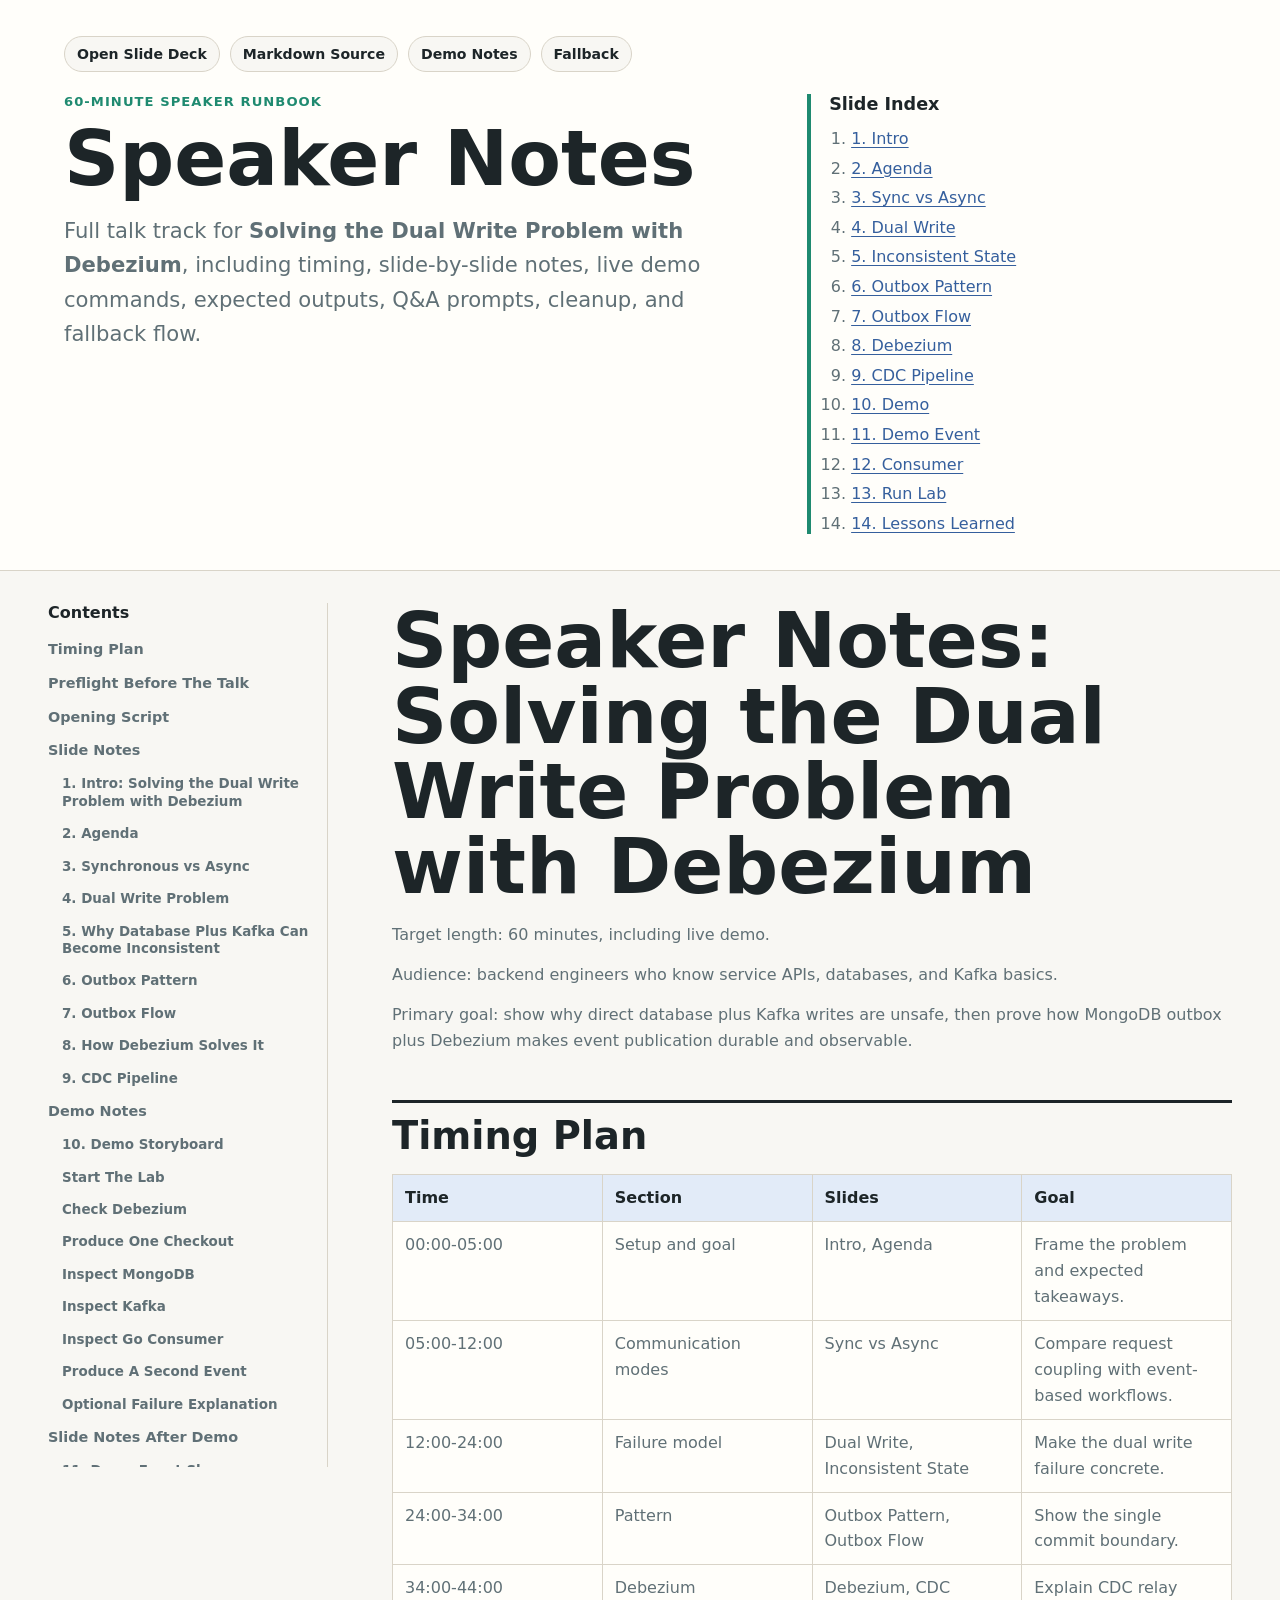
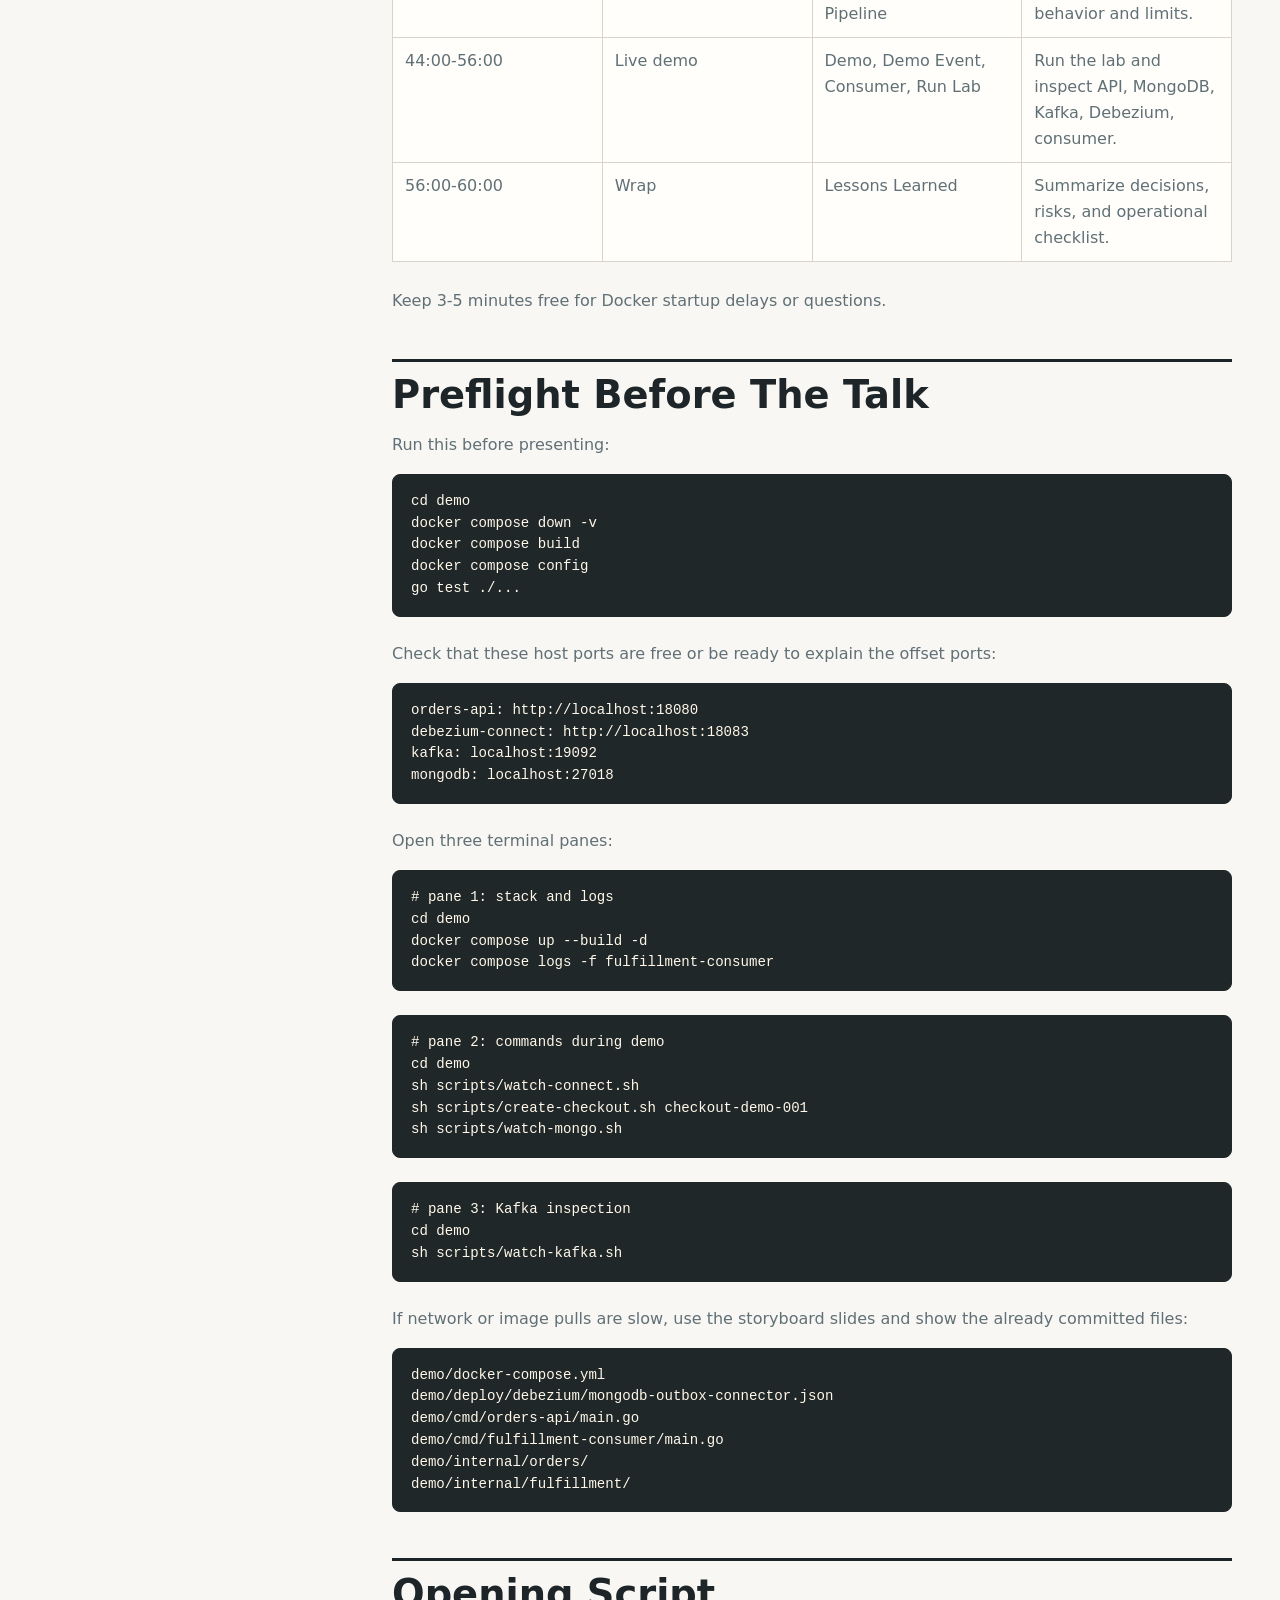
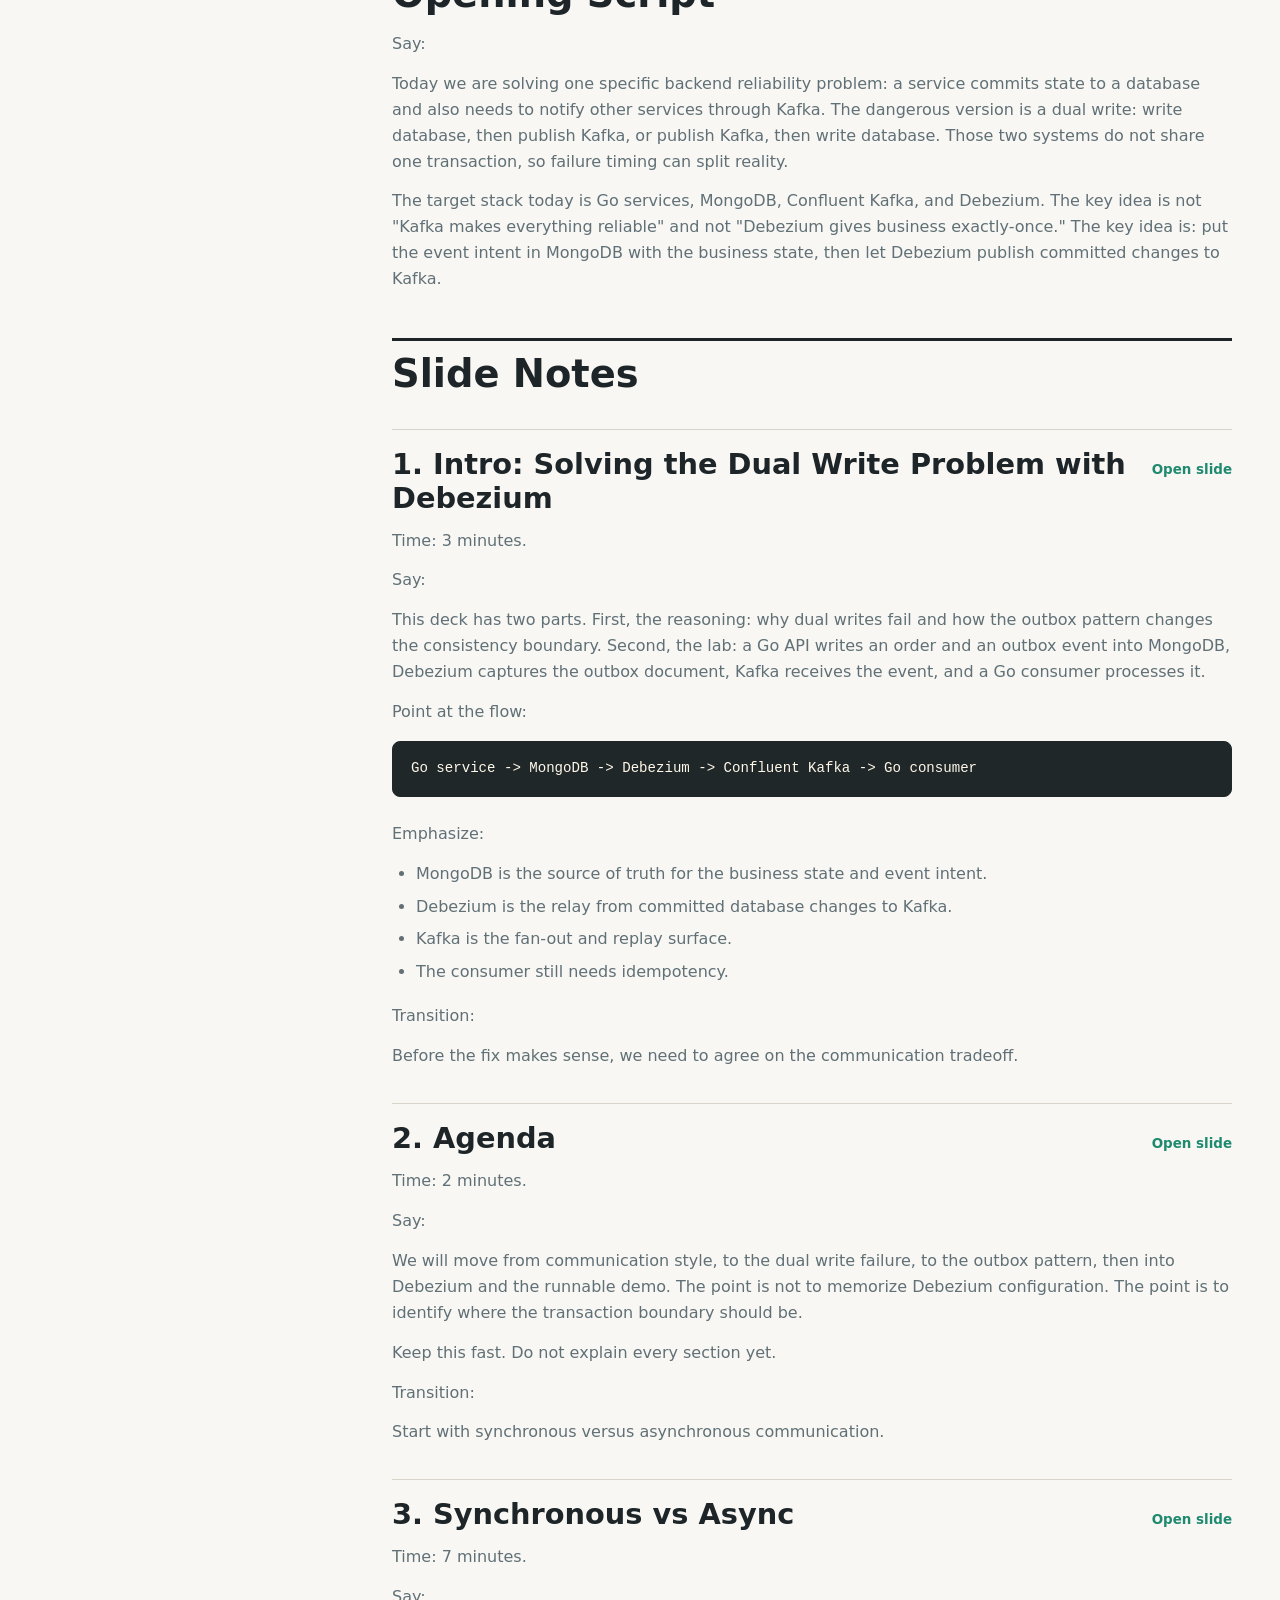
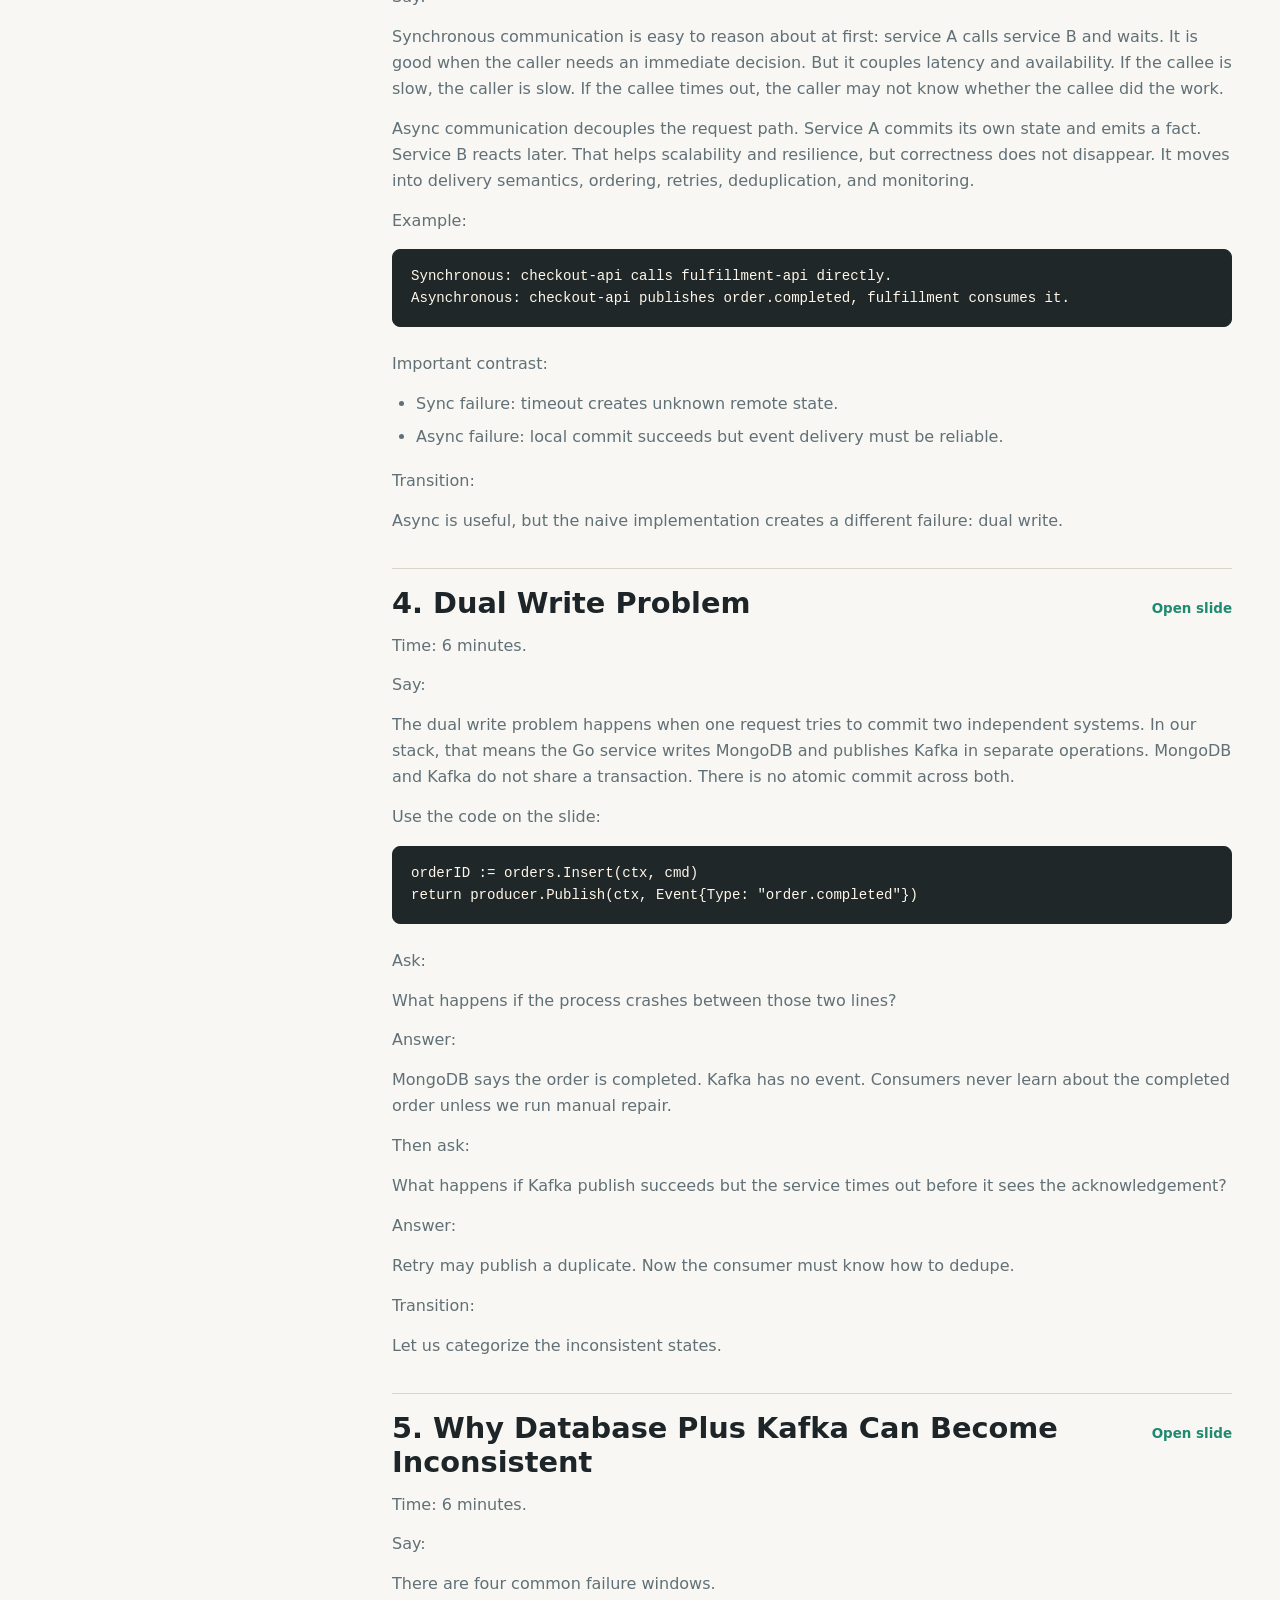
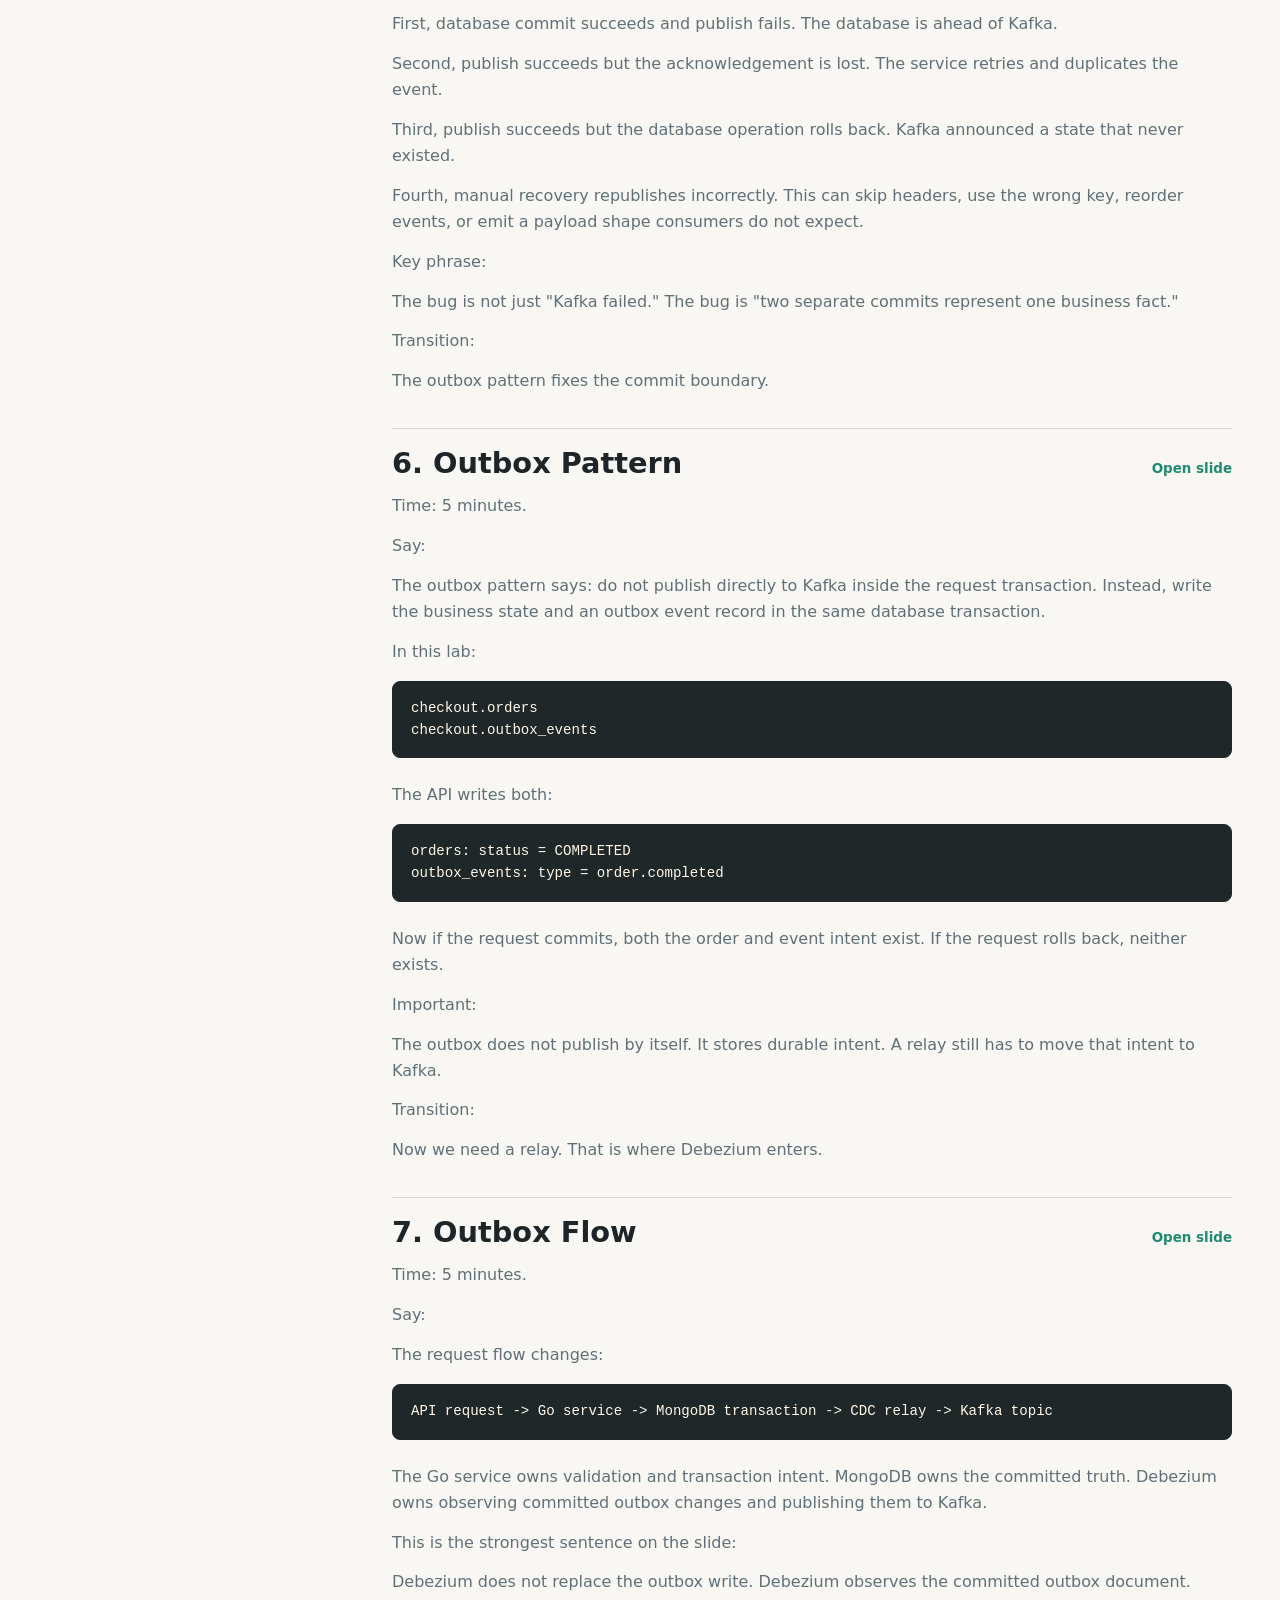
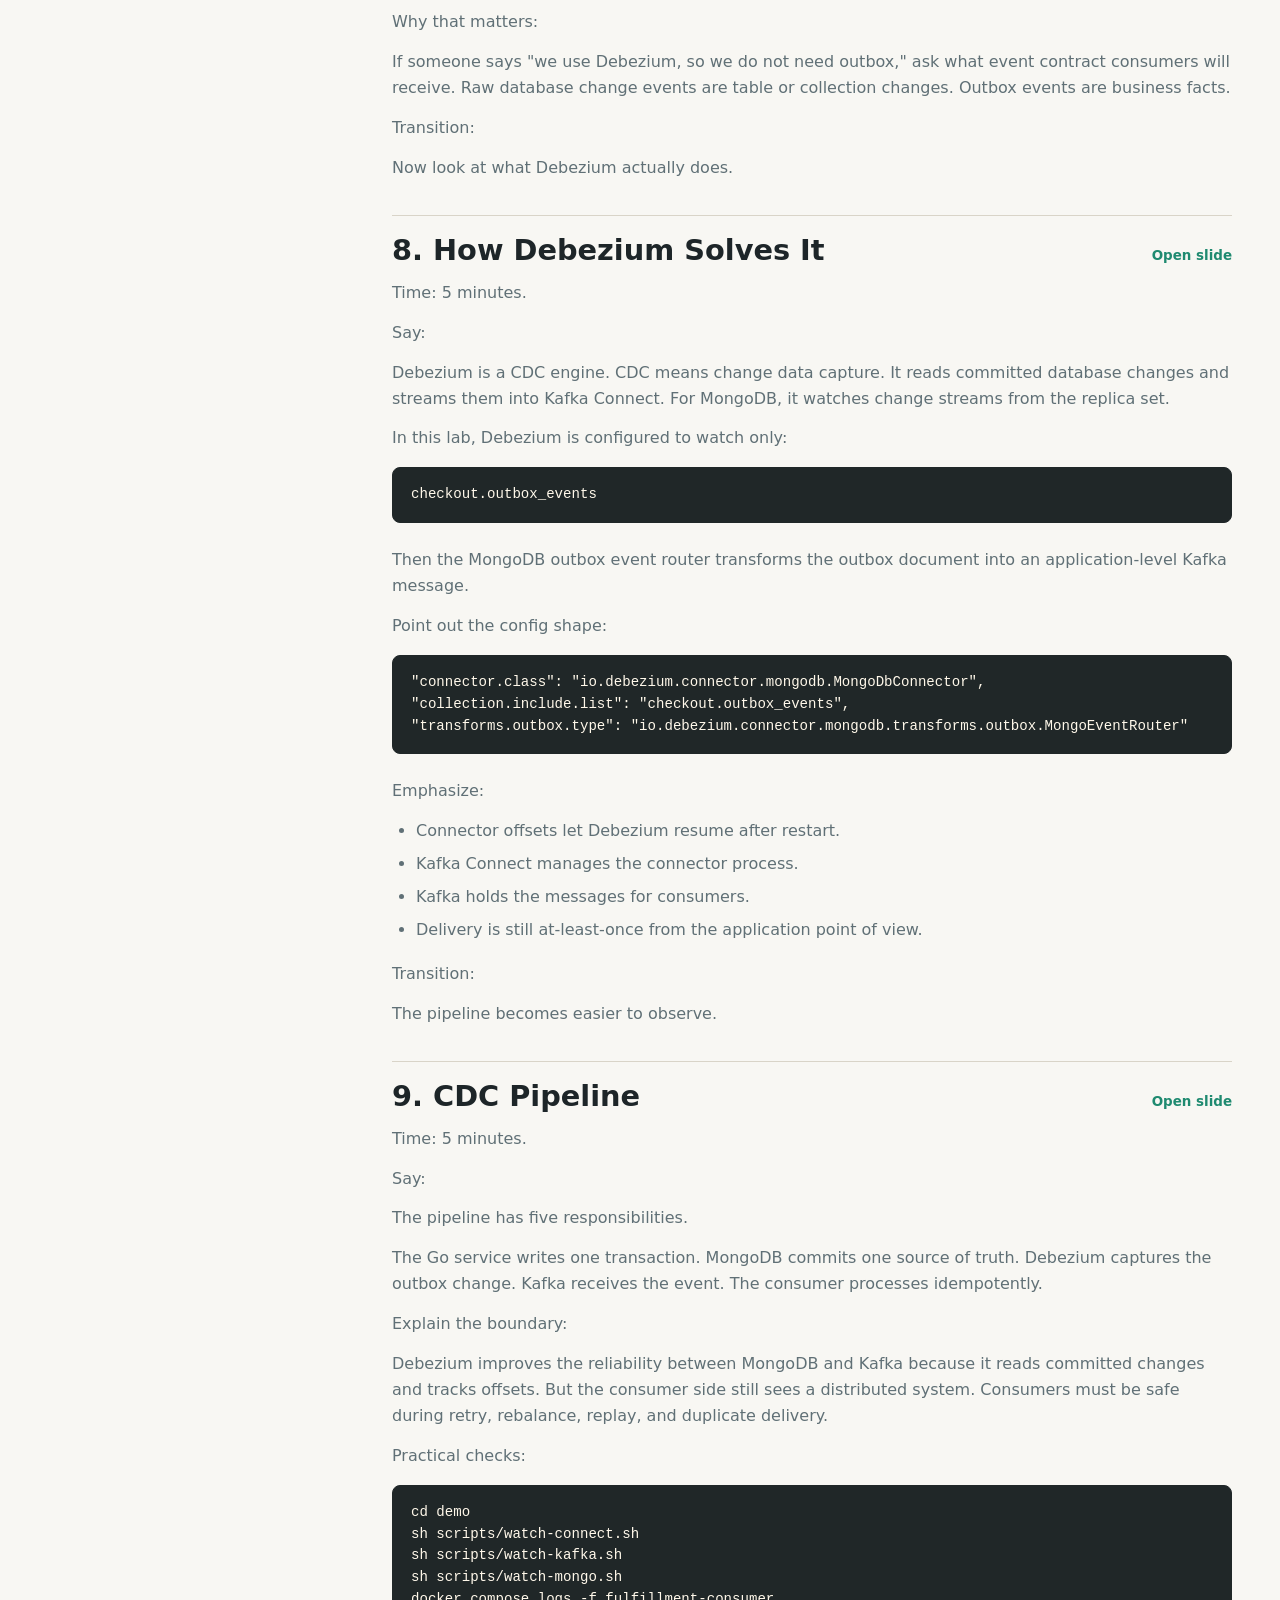
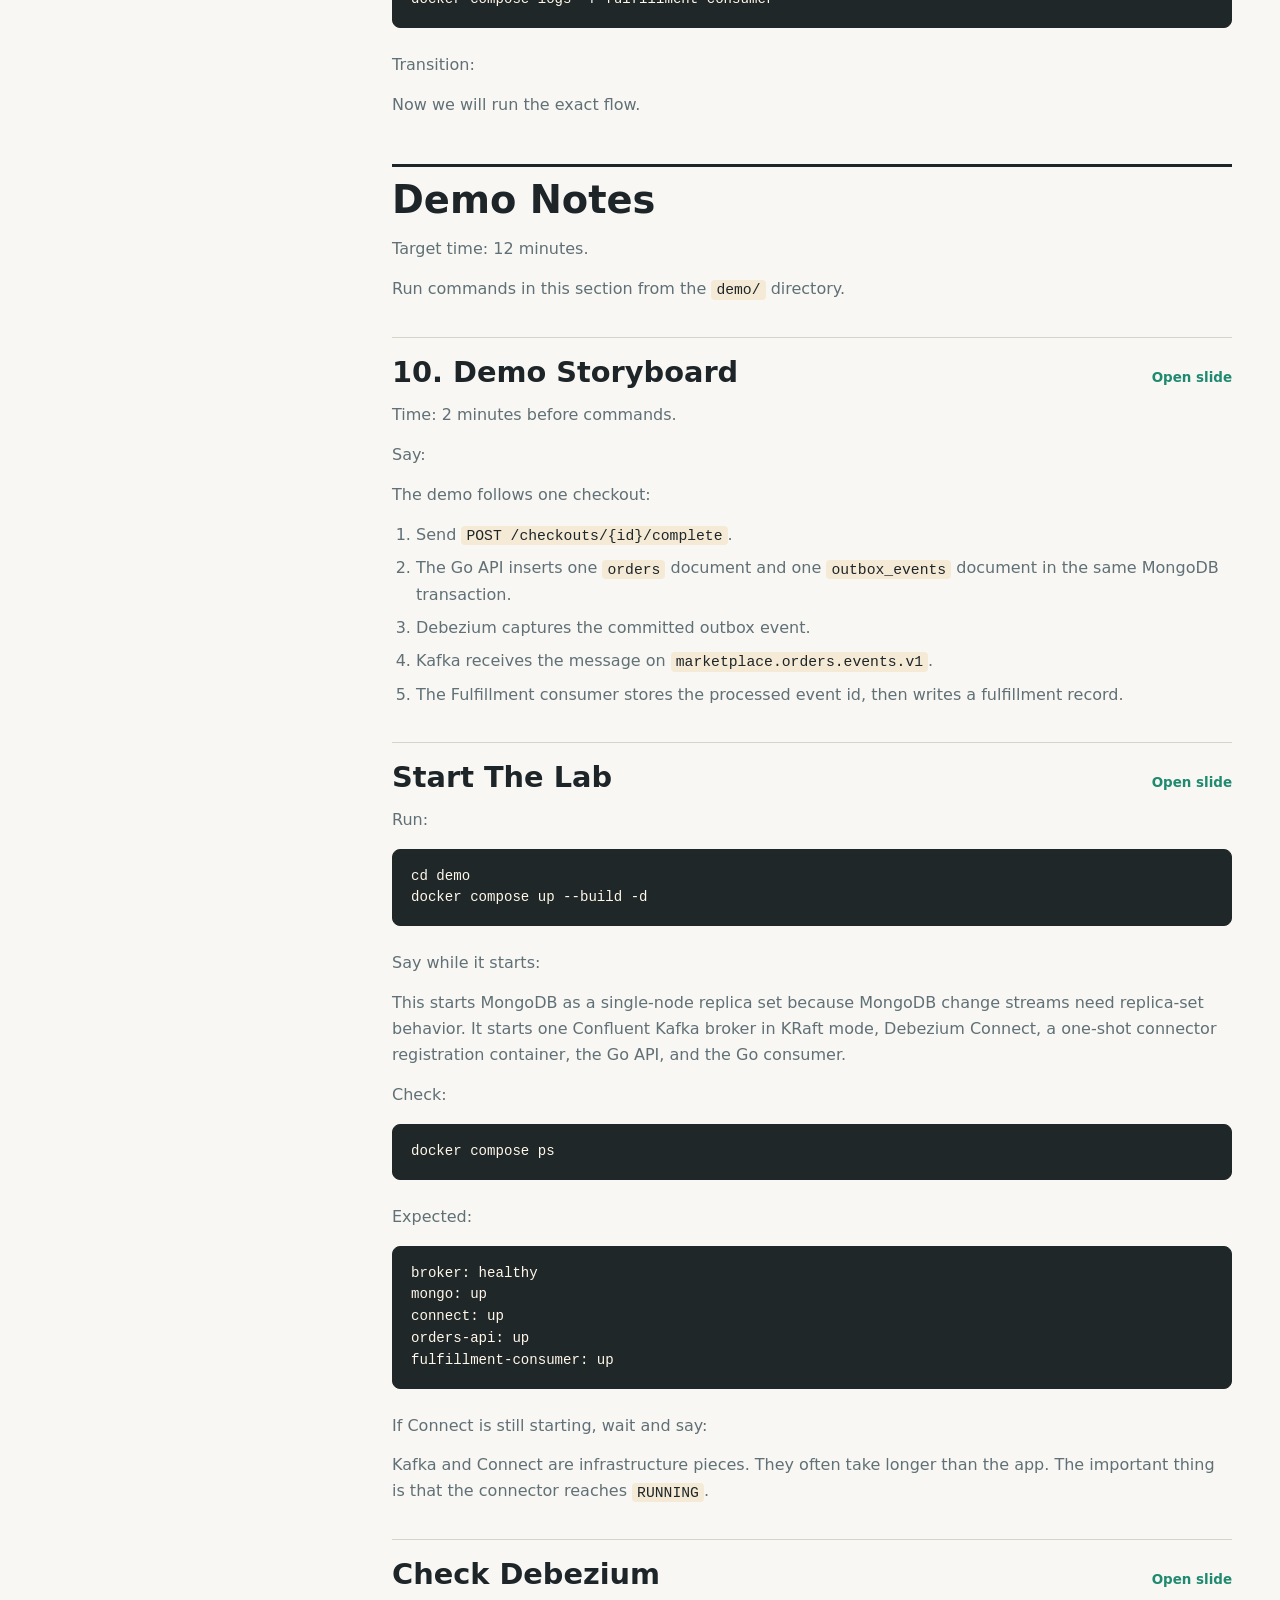
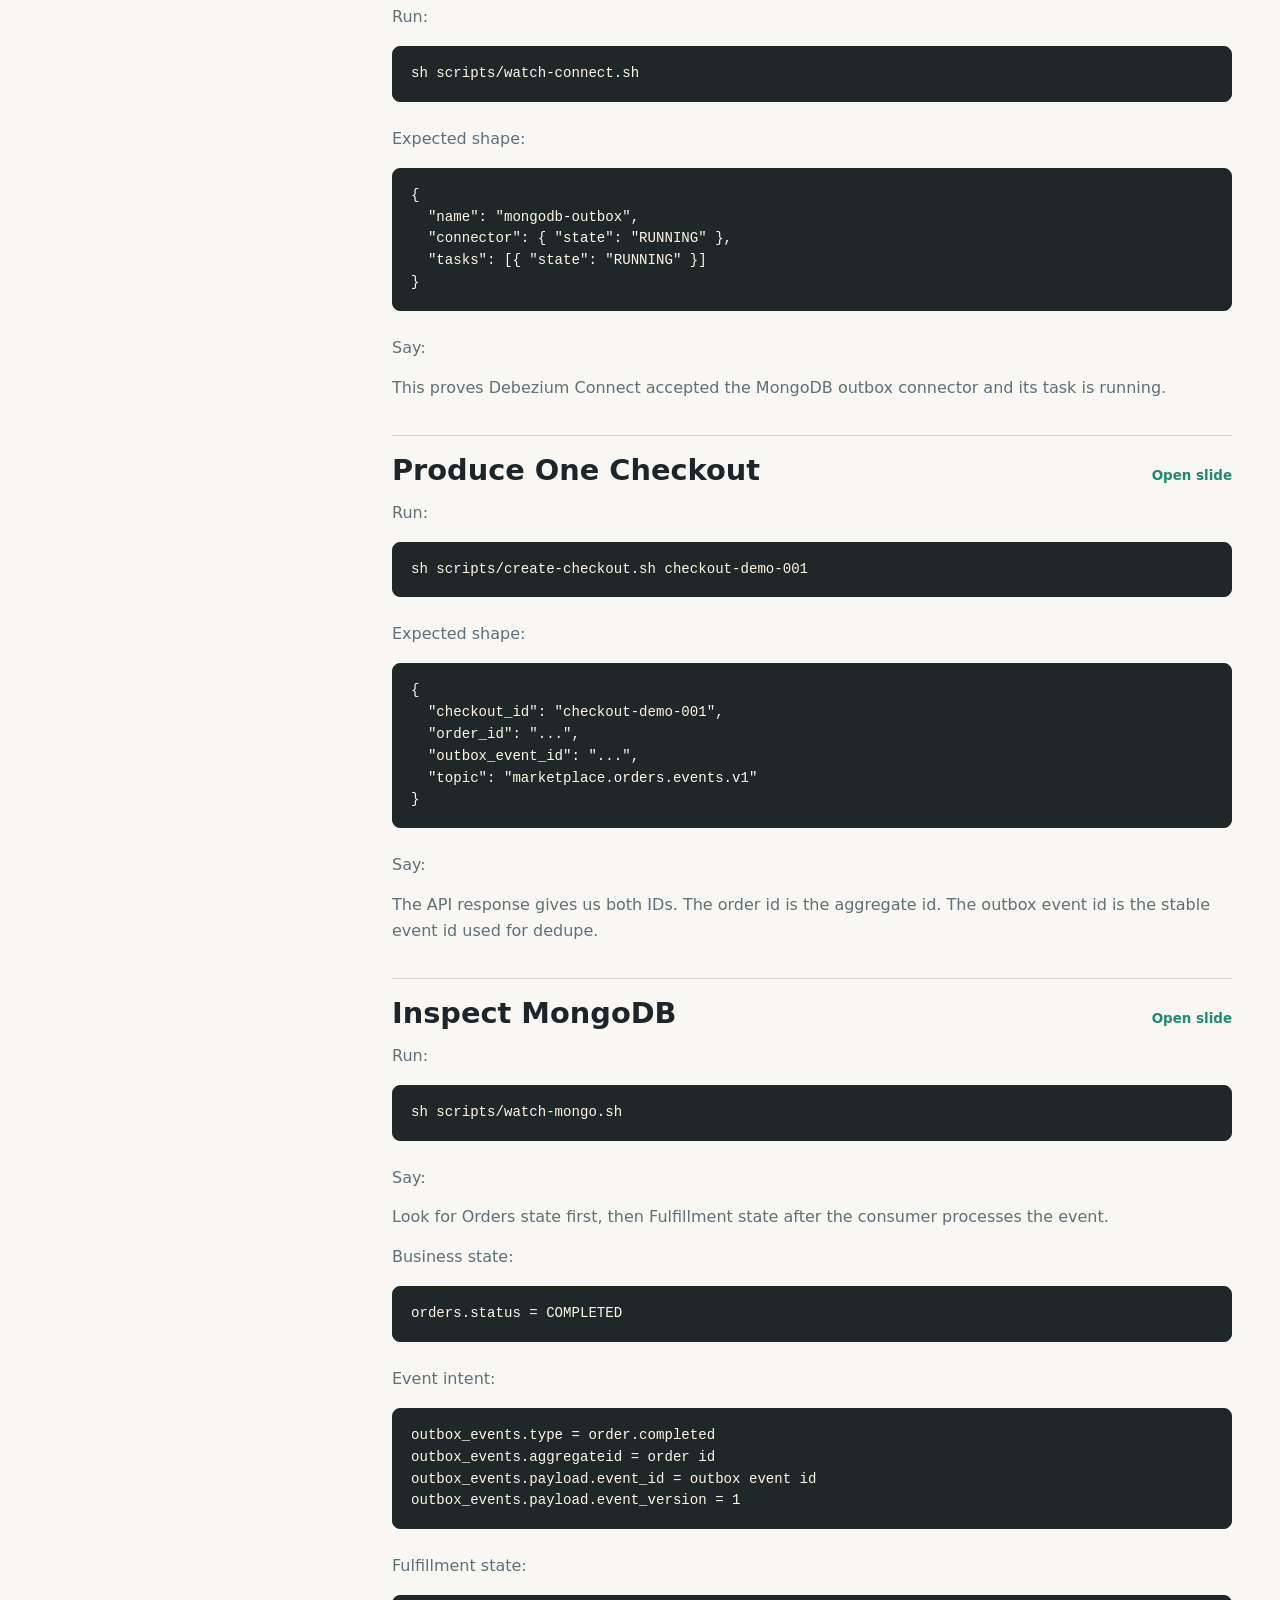
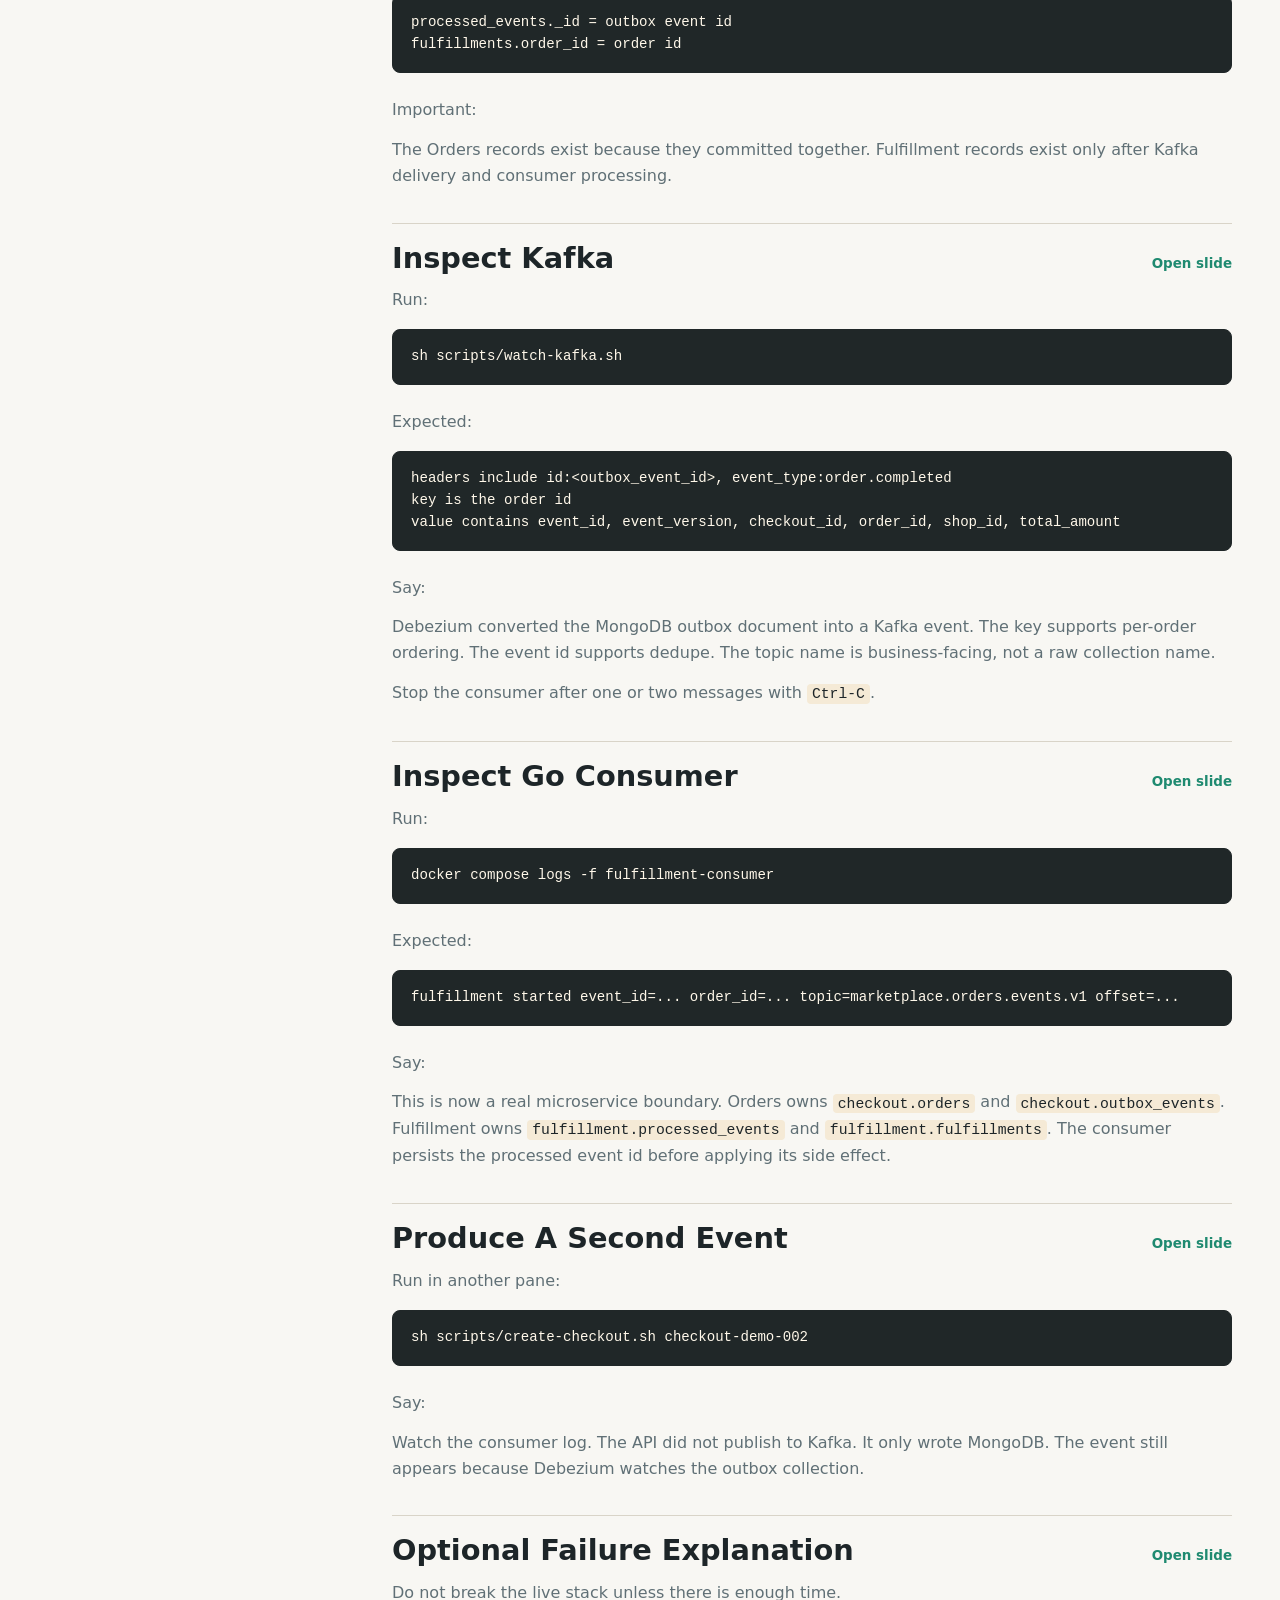
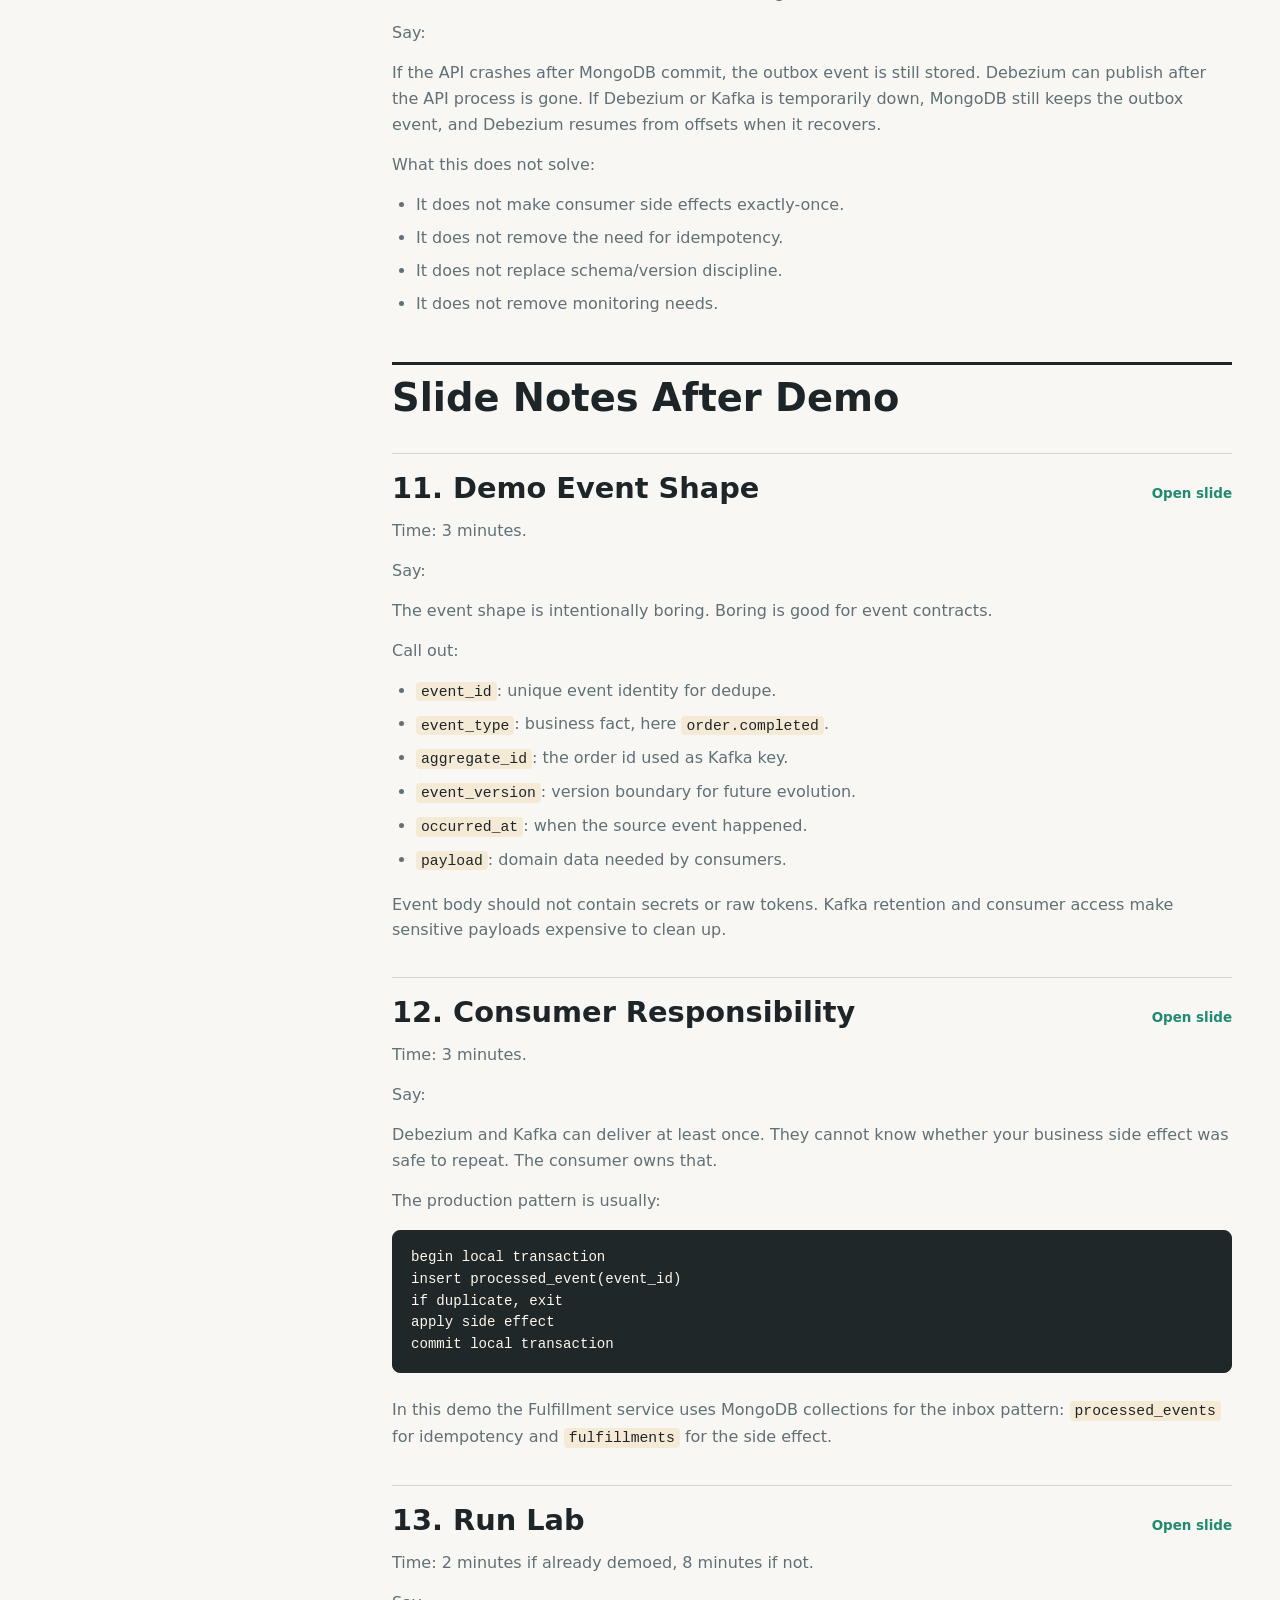
==== presentation/speaker-notes.html @ f91c1b46 "feat: add Debezium presentation and demo lab" ====
<!doctype html>
<html lang="en">
  <head>
    <meta charset="utf-8">
    <meta name="viewport" content="width=device-width, initial-scale=1">
    <meta name="description" content="Speaker notes for a 60-minute talk about solving the dual write problem with Debezium.">
    <title>Speaker Notes - Solving the Dual Write Problem with Debezium</title>
    <link rel="stylesheet" href="speaker-notes.css">
  </head>
  <body>
    <div class="notes-shell">
      <header class="notes-header">
        <nav class="top-links" aria-label="Page links">
          <a href="index.html">Open Slide Deck</a>
          <a href="SPEAKER_NOTES.md">Markdown Source</a>
          <a href="#demo-notes">Demo Notes</a>
          <a href="#fallback-if-the-live-demo-fails">Fallback</a>
        </nav>
        <div class="hero-grid">
          <div>
            <p class="eyebrow">60-minute speaker runbook</p>
            <h1>Speaker Notes</h1>
            <p class="lead">Full talk track for <strong>Solving the Dual Write Problem with Debezium</strong>, including timing, slide-by-slide notes, live demo commands, expected outputs, Q&amp;A prompts, cleanup, and fallback flow.</p>
          </div>
          <aside class="slide-index" aria-label="Slide index">
            <h2>Slide Index</h2>
            <ol>
<li><a href="index.html#intro">1. Intro</a></li>
<li><a href="index.html#agenda">2. Agenda</a></li>
<li><a href="index.html#sync-vs-async">3. Sync vs Async</a></li>
<li><a href="index.html#dual-write">4. Dual Write</a></li>
<li><a href="index.html#inconsistent-state">5. Inconsistent State</a></li>
<li><a href="index.html#outbox-pattern">6. Outbox Pattern</a></li>
<li><a href="index.html#outbox-flow">7. Outbox Flow</a></li>
<li><a href="index.html#debezium">8. Debezium</a></li>
<li><a href="index.html#cdc-pipeline">9. CDC Pipeline</a></li>
<li><a href="index.html#demo">10. Demo</a></li>
<li><a href="index.html#demo-event">11. Demo Event</a></li>
<li><a href="index.html#demo-consumer">12. Consumer</a></li>
<li><a href="index.html#run-lab">13. Run Lab</a></li>
<li><a href="index.html#lessons-learned">14. Lessons Learned</a></li>
            </ol>
          </aside>
        </div>
      </header>
      <div class="notes-layout">
        <aside class="toc" aria-label="Speaker notes table of contents">
          <h2>Contents</h2>
          <ol>
<li><a class="depth-2" href="#timing-plan">Timing Plan</a></li>
<li><a class="depth-2" href="#preflight-before-the-talk">Preflight Before The Talk</a></li>
<li><a class="depth-2" href="#opening-script">Opening Script</a></li>
<li><a class="depth-2" href="#slide-notes">Slide Notes</a></li>
<li><a class="depth-3" href="#1-intro-solving-the-dual-write-problem-with-debezium">1. Intro: Solving the Dual Write Problem with Debezium</a></li>
<li><a class="depth-3" href="#2-agenda">2. Agenda</a></li>
<li><a class="depth-3" href="#3-synchronous-vs-async">3. Synchronous vs Async</a></li>
<li><a class="depth-3" href="#4-dual-write-problem">4. Dual Write Problem</a></li>
<li><a class="depth-3" href="#5-why-database-plus-kafka-can-become-inconsistent">5. Why Database Plus Kafka Can Become Inconsistent</a></li>
<li><a class="depth-3" href="#6-outbox-pattern">6. Outbox Pattern</a></li>
<li><a class="depth-3" href="#7-outbox-flow">7. Outbox Flow</a></li>
<li><a class="depth-3" href="#8-how-debezium-solves-it">8. How Debezium Solves It</a></li>
<li><a class="depth-3" href="#9-cdc-pipeline">9. CDC Pipeline</a></li>
<li><a class="depth-2" href="#demo-notes">Demo Notes</a></li>
<li><a class="depth-3" href="#10-demo-storyboard">10. Demo Storyboard</a></li>
<li><a class="depth-3" href="#start-the-lab">Start The Lab</a></li>
<li><a class="depth-3" href="#check-debezium">Check Debezium</a></li>
<li><a class="depth-3" href="#produce-one-checkout">Produce One Checkout</a></li>
<li><a class="depth-3" href="#inspect-mongodb">Inspect MongoDB</a></li>
<li><a class="depth-3" href="#inspect-kafka">Inspect Kafka</a></li>
<li><a class="depth-3" href="#inspect-go-consumer">Inspect Go Consumer</a></li>
<li><a class="depth-3" href="#produce-a-second-event">Produce A Second Event</a></li>
<li><a class="depth-3" href="#optional-failure-explanation">Optional Failure Explanation</a></li>
<li><a class="depth-2" href="#slide-notes-after-demo">Slide Notes After Demo</a></li>
<li><a class="depth-3" href="#11-demo-event-shape">11. Demo Event Shape</a></li>
<li><a class="depth-3" href="#12-consumer-responsibility">12. Consumer Responsibility</a></li>
<li><a class="depth-3" href="#13-run-lab">13. Run Lab</a></li>
<li><a class="depth-3" href="#14-lessons-learned">14. Lessons Learned</a></li>
<li><a class="depth-2" href="#qanda-prompts">Q&amp;A Prompts</a></li>
<li><a class="depth-2" href="#common-questions-and-answers">Common Questions And Answers</a></li>
<li><a class="depth-3" href="#does-debezium-remove-the-need-for-kafka-producers-in-services">Does Debezium remove the need for Kafka producers in services?</a></li>
<li><a class="depth-3" href="#why-not-publish-directly-to-kafka-first-then-write-mongodb">Why not publish directly to Kafka first, then write MongoDB?</a></li>
<li><a class="depth-3" href="#why-not-write-mongodb-first-then-publish-kafka-with-retry">Why not write MongoDB first, then publish Kafka with retry?</a></li>
<li><a class="depth-3" href="#is-this-exactly-once">Is this exactly-once?</a></li>
<li><a class="depth-3" href="#why-an-outbox-collection-instead-of-raw-collection-cdc">Why an outbox collection instead of raw collection CDC?</a></li>
<li><a class="depth-3" href="#what-should-be-monitored">What should be monitored?</a></li>
<li><a class="depth-2" href="#demo-cleanup">Demo Cleanup</a></li>
<li><a class="depth-2" href="#fallback-if-the-live-demo-fails">Fallback If The Live Demo Fails</a></li>
          </ol>
        </aside>
        <main class="notes-content">
<h1 id="speaker-notes-solving-the-dual-write-problem-with-debezium">Speaker Notes: Solving the Dual Write Problem with Debezium</h1>
<p>Target length: 60 minutes, including live demo.</p>
<p>Audience: backend engineers who know service APIs, databases, and Kafka basics.</p>
<p>Primary goal: show why direct database plus Kafka writes are unsafe, then prove how MongoDB outbox plus Debezium makes event publication durable and observable.</p>
<h2 id="timing-plan">Timing Plan</h2>
<table>
<thead><tr><th>Time</th><th>Section</th><th>Slides</th><th>Goal</th></tr></thead>
<tbody>
<tr><td>00:00-05:00</td><td>Setup and goal</td><td>Intro, Agenda</td><td>Frame the problem and expected takeaways.</td></tr>
<tr><td>05:00-12:00</td><td>Communication modes</td><td>Sync vs Async</td><td>Compare request coupling with event-based workflows.</td></tr>
<tr><td>12:00-24:00</td><td>Failure model</td><td>Dual Write, Inconsistent State</td><td>Make the dual write failure concrete.</td></tr>
<tr><td>24:00-34:00</td><td>Pattern</td><td>Outbox Pattern, Outbox Flow</td><td>Show the single commit boundary.</td></tr>
<tr><td>34:00-44:00</td><td>Debezium</td><td>Debezium, CDC Pipeline</td><td>Explain CDC relay behavior and limits.</td></tr>
<tr><td>44:00-56:00</td><td>Live demo</td><td>Demo, Demo Event, Consumer, Run Lab</td><td>Run the lab and inspect API, MongoDB, Kafka, Debezium, consumer.</td></tr>
<tr><td>56:00-60:00</td><td>Wrap</td><td>Lessons Learned</td><td>Summarize decisions, risks, and operational checklist.</td></tr>
</tbody>
</table>
<p>Keep 3-5 minutes free for Docker startup delays or questions.</p>
<h2 id="preflight-before-the-talk">Preflight Before The Talk</h2>
<p>Run this before presenting:</p>
<pre><code class="language-sh">cd demo
docker compose down -v
docker compose build
docker compose config
go test ./...</code></pre>
<p>Check that these host ports are free or be ready to explain the offset ports:</p>
<pre><code class="language-text">orders-api: http://localhost:18080
debezium-connect: http://localhost:18083
kafka: localhost:19092
mongodb: localhost:27018</code></pre>
<p>Open three terminal panes:</p>
<pre><code class="language-sh"># pane 1: stack and logs
cd demo
docker compose up --build -d
docker compose logs -f fulfillment-consumer</code></pre>
<pre><code class="language-sh"># pane 2: commands during demo
cd demo
sh scripts/watch-connect.sh
sh scripts/create-checkout.sh checkout-demo-001
sh scripts/watch-mongo.sh</code></pre>
<pre><code class="language-sh"># pane 3: Kafka inspection
cd demo
sh scripts/watch-kafka.sh</code></pre>
<p>If network or image pulls are slow, use the storyboard slides and show the already committed files:</p>
<pre><code class="language-sh">demo/docker-compose.yml
demo/deploy/debezium/mongodb-outbox-connector.json
demo/cmd/orders-api/main.go
demo/cmd/fulfillment-consumer/main.go
demo/internal/orders/
demo/internal/fulfillment/</code></pre>
<h2 id="opening-script">Opening Script</h2>
<p>Say:</p>
<p>Today we are solving one specific backend reliability problem: a service commits state to a database and also needs to notify other services through Kafka. The dangerous version is a dual write: write database, then publish Kafka, or publish Kafka, then write database. Those two systems do not share one transaction, so failure timing can split reality.</p>
<p>The target stack today is Go services, MongoDB, Confluent Kafka, and Debezium. The key idea is not &quot;Kafka makes everything reliable&quot; and not &quot;Debezium gives business exactly-once.&quot; The key idea is: put the event intent in MongoDB with the business state, then let Debezium publish committed changes to Kafka.</p>
<h2 id="slide-notes">Slide Notes</h2>
<div class="heading-row"><h3 id="1-intro-solving-the-dual-write-problem-with-debezium">1. Intro: Solving the Dual Write Problem with Debezium</h3><a class="slide-link" href="index.html#intro">Open slide</a></div>
<p>Time: 3 minutes.</p>
<p>Say:</p>
<p>This deck has two parts. First, the reasoning: why dual writes fail and how the outbox pattern changes the consistency boundary. Second, the lab: a Go API writes an order and an outbox event into MongoDB, Debezium captures the outbox document, Kafka receives the event, and a Go consumer processes it.</p>
<p>Point at the flow:</p>
<pre><code class="language-text">Go service -&gt; MongoDB -&gt; Debezium -&gt; Confluent Kafka -&gt; Go consumer</code></pre>
<p>Emphasize:</p>
<ul>
<li>MongoDB is the source of truth for the business state and event intent.</li>
<li>Debezium is the relay from committed database changes to Kafka.</li>
<li>Kafka is the fan-out and replay surface.</li>
<li>The consumer still needs idempotency.</li>
</ul>
<p>Transition:</p>
<p>Before the fix makes sense, we need to agree on the communication tradeoff.</p>
<div class="heading-row"><h3 id="2-agenda">2. Agenda</h3><a class="slide-link" href="index.html#agenda">Open slide</a></div>
<p>Time: 2 minutes.</p>
<p>Say:</p>
<p>We will move from communication style, to the dual write failure, to the outbox pattern, then into Debezium and the runnable demo. The point is not to memorize Debezium configuration. The point is to identify where the transaction boundary should be.</p>
<p>Keep this fast. Do not explain every section yet.</p>
<p>Transition:</p>
<p>Start with synchronous versus asynchronous communication.</p>
<div class="heading-row"><h3 id="3-synchronous-vs-async">3. Synchronous vs Async</h3><a class="slide-link" href="index.html#sync-vs-async">Open slide</a></div>
<p>Time: 7 minutes.</p>
<p>Say:</p>
<p>Synchronous communication is easy to reason about at first: service A calls service B and waits. It is good when the caller needs an immediate decision. But it couples latency and availability. If the callee is slow, the caller is slow. If the callee times out, the caller may not know whether the callee did the work.</p>
<p>Async communication decouples the request path. Service A commits its own state and emits a fact. Service B reacts later. That helps scalability and resilience, but correctness does not disappear. It moves into delivery semantics, ordering, retries, deduplication, and monitoring.</p>
<p>Example:</p>
<pre><code class="language-text">Synchronous: checkout-api calls fulfillment-api directly.
Asynchronous: checkout-api publishes order.completed, fulfillment consumes it.</code></pre>
<p>Important contrast:</p>
<ul>
<li>Sync failure: timeout creates unknown remote state.</li>
<li>Async failure: local commit succeeds but event delivery must be reliable.</li>
</ul>
<p>Transition:</p>
<p>Async is useful, but the naive implementation creates a different failure: dual write.</p>
<div class="heading-row"><h3 id="4-dual-write-problem">4. Dual Write Problem</h3><a class="slide-link" href="index.html#dual-write">Open slide</a></div>
<p>Time: 6 minutes.</p>
<p>Say:</p>
<p>The dual write problem happens when one request tries to commit two independent systems. In our stack, that means the Go service writes MongoDB and publishes Kafka in separate operations. MongoDB and Kafka do not share a transaction. There is no atomic commit across both.</p>
<p>Use the code on the slide:</p>
<pre><code class="language-go">orderID := orders.Insert(ctx, cmd)
return producer.Publish(ctx, Event{Type: &quot;order.completed&quot;})</code></pre>
<p>Ask:</p>
<p>What happens if the process crashes between those two lines?</p>
<p>Answer:</p>
<p>MongoDB says the order is completed. Kafka has no event. Consumers never learn about the completed order unless we run manual repair.</p>
<p>Then ask:</p>
<p>What happens if Kafka publish succeeds but the service times out before it sees the acknowledgement?</p>
<p>Answer:</p>
<p>Retry may publish a duplicate. Now the consumer must know how to dedupe.</p>
<p>Transition:</p>
<p>Let us categorize the inconsistent states.</p>
<div class="heading-row"><h3 id="5-why-database-plus-kafka-can-become-inconsistent">5. Why Database Plus Kafka Can Become Inconsistent</h3><a class="slide-link" href="index.html#inconsistent-state">Open slide</a></div>
<p>Time: 6 minutes.</p>
<p>Say:</p>
<p>There are four common failure windows.</p>
<p>First, database commit succeeds and publish fails. The database is ahead of Kafka.</p>
<p>Second, publish succeeds but the acknowledgement is lost. The service retries and duplicates the event.</p>
<p>Third, publish succeeds but the database operation rolls back. Kafka announced a state that never existed.</p>
<p>Fourth, manual recovery republishes incorrectly. This can skip headers, use the wrong key, reorder events, or emit a payload shape consumers do not expect.</p>
<p>Key phrase:</p>
<p>The bug is not just &quot;Kafka failed.&quot; The bug is &quot;two separate commits represent one business fact.&quot;</p>
<p>Transition:</p>
<p>The outbox pattern fixes the commit boundary.</p>
<div class="heading-row"><h3 id="6-outbox-pattern">6. Outbox Pattern</h3><a class="slide-link" href="index.html#outbox-pattern">Open slide</a></div>
<p>Time: 5 minutes.</p>
<p>Say:</p>
<p>The outbox pattern says: do not publish directly to Kafka inside the request transaction. Instead, write the business state and an outbox event record in the same database transaction.</p>
<p>In this lab:</p>
<pre><code class="language-text">checkout.orders
checkout.outbox_events</code></pre>
<p>The API writes both:</p>
<pre><code class="language-text">orders: status = COMPLETED
outbox_events: type = order.completed</code></pre>
<p>Now if the request commits, both the order and event intent exist. If the request rolls back, neither exists.</p>
<p>Important:</p>
<p>The outbox does not publish by itself. It stores durable intent. A relay still has to move that intent to Kafka.</p>
<p>Transition:</p>
<p>Now we need a relay. That is where Debezium enters.</p>
<div class="heading-row"><h3 id="7-outbox-flow">7. Outbox Flow</h3><a class="slide-link" href="index.html#outbox-flow">Open slide</a></div>
<p>Time: 5 minutes.</p>
<p>Say:</p>
<p>The request flow changes:</p>
<pre><code class="language-text">API request -&gt; Go service -&gt; MongoDB transaction -&gt; CDC relay -&gt; Kafka topic</code></pre>
<p>The Go service owns validation and transaction intent. MongoDB owns the committed truth. Debezium owns observing committed outbox changes and publishing them to Kafka.</p>
<p>This is the strongest sentence on the slide:</p>
<p>Debezium does not replace the outbox write. Debezium observes the committed outbox document.</p>
<p>Why that matters:</p>
<p>If someone says &quot;we use Debezium, so we do not need outbox,&quot; ask what event contract consumers will receive. Raw database change events are table or collection changes. Outbox events are business facts.</p>
<p>Transition:</p>
<p>Now look at what Debezium actually does.</p>
<div class="heading-row"><h3 id="8-how-debezium-solves-it">8. How Debezium Solves It</h3><a class="slide-link" href="index.html#debezium">Open slide</a></div>
<p>Time: 5 minutes.</p>
<p>Say:</p>
<p>Debezium is a CDC engine. CDC means change data capture. It reads committed database changes and streams them into Kafka Connect. For MongoDB, it watches change streams from the replica set.</p>
<p>In this lab, Debezium is configured to watch only:</p>
<pre><code class="language-text">checkout.outbox_events</code></pre>
<p>Then the MongoDB outbox event router transforms the outbox document into an application-level Kafka message.</p>
<p>Point out the config shape:</p>
<pre><code class="language-json">&quot;connector.class&quot;: &quot;io.debezium.connector.mongodb.MongoDbConnector&quot;,
&quot;collection.include.list&quot;: &quot;checkout.outbox_events&quot;,
&quot;transforms.outbox.type&quot;: &quot;io.debezium.connector.mongodb.transforms.outbox.MongoEventRouter&quot;</code></pre>
<p>Emphasize:</p>
<ul>
<li>Connector offsets let Debezium resume after restart.</li>
<li>Kafka Connect manages the connector process.</li>
<li>Kafka holds the messages for consumers.</li>
<li>Delivery is still at-least-once from the application point of view.</li>
</ul>
<p>Transition:</p>
<p>The pipeline becomes easier to observe.</p>
<div class="heading-row"><h3 id="9-cdc-pipeline">9. CDC Pipeline</h3><a class="slide-link" href="index.html#cdc-pipeline">Open slide</a></div>
<p>Time: 5 minutes.</p>
<p>Say:</p>
<p>The pipeline has five responsibilities.</p>
<p>The Go service writes one transaction. MongoDB commits one source of truth. Debezium captures the outbox change. Kafka receives the event. The consumer processes idempotently.</p>
<p>Explain the boundary:</p>
<p>Debezium improves the reliability between MongoDB and Kafka because it reads committed changes and tracks offsets. But the consumer side still sees a distributed system. Consumers must be safe during retry, rebalance, replay, and duplicate delivery.</p>
<p>Practical checks:</p>
<pre><code class="language-sh">cd demo
sh scripts/watch-connect.sh
sh scripts/watch-kafka.sh
sh scripts/watch-mongo.sh
docker compose logs -f fulfillment-consumer</code></pre>
<p>Transition:</p>
<p>Now we will run the exact flow.</p>
<h2 id="demo-notes">Demo Notes</h2>
<p>Target time: 12 minutes.</p>
<p>Run commands in this section from the <code>demo/</code> directory.</p>
<div class="heading-row"><h3 id="10-demo-storyboard">10. Demo Storyboard</h3><a class="slide-link" href="index.html#demo">Open slide</a></div>
<p>Time: 2 minutes before commands.</p>
<p>Say:</p>
<p>The demo follows one checkout:</p>
<ol>
<li>Send <code>POST /checkouts/{id}/complete</code>.</li>
<li>The Go API inserts one <code>orders</code> document and one <code>outbox_events</code> document in the same MongoDB transaction.</li>
<li>Debezium captures the committed outbox event.</li>
<li>Kafka receives the message on <code>marketplace.orders.events.v1</code>.</li>
<li>The Fulfillment consumer stores the processed event id, then writes a fulfillment record.</li>
</ol>
<div class="heading-row"><h3 id="start-the-lab">Start The Lab</h3><a class="slide-link" href="index.html#run-lab">Open slide</a></div>
<p>Run:</p>
<pre><code class="language-sh">cd demo
docker compose up --build -d</code></pre>
<p>Say while it starts:</p>
<p>This starts MongoDB as a single-node replica set because MongoDB change streams need replica-set behavior. It starts one Confluent Kafka broker in KRaft mode, Debezium Connect, a one-shot connector registration container, the Go API, and the Go consumer.</p>
<p>Check:</p>
<pre><code class="language-sh">docker compose ps</code></pre>
<p>Expected:</p>
<pre><code class="language-text">broker: healthy
mongo: up
connect: up
orders-api: up
fulfillment-consumer: up</code></pre>
<p>If Connect is still starting, wait and say:</p>
<p>Kafka and Connect are infrastructure pieces. They often take longer than the app. The important thing is that the connector reaches <code>RUNNING</code>.</p>
<div class="heading-row"><h3 id="check-debezium">Check Debezium</h3><a class="slide-link" href="index.html#run-lab">Open slide</a></div>
<p>Run:</p>
<pre><code class="language-sh">sh scripts/watch-connect.sh</code></pre>
<p>Expected shape:</p>
<pre><code class="language-json">{
  &quot;name&quot;: &quot;mongodb-outbox&quot;,
  &quot;connector&quot;: { &quot;state&quot;: &quot;RUNNING&quot; },
  &quot;tasks&quot;: [{ &quot;state&quot;: &quot;RUNNING&quot; }]
}</code></pre>
<p>Say:</p>
<p>This proves Debezium Connect accepted the MongoDB outbox connector and its task is running.</p>
<div class="heading-row"><h3 id="produce-one-checkout">Produce One Checkout</h3><a class="slide-link" href="index.html#run-lab">Open slide</a></div>
<p>Run:</p>
<pre><code class="language-sh">sh scripts/create-checkout.sh checkout-demo-001</code></pre>
<p>Expected shape:</p>
<pre><code class="language-json">{
  &quot;checkout_id&quot;: &quot;checkout-demo-001&quot;,
  &quot;order_id&quot;: &quot;...&quot;,
  &quot;outbox_event_id&quot;: &quot;...&quot;,
  &quot;topic&quot;: &quot;marketplace.orders.events.v1&quot;
}</code></pre>
<p>Say:</p>
<p>The API response gives us both IDs. The order id is the aggregate id. The outbox event id is the stable event id used for dedupe.</p>
<div class="heading-row"><h3 id="inspect-mongodb">Inspect MongoDB</h3><a class="slide-link" href="index.html#run-lab">Open slide</a></div>
<p>Run:</p>
<pre><code class="language-sh">sh scripts/watch-mongo.sh</code></pre>
<p>Say:</p>
<p>Look for Orders state first, then Fulfillment state after the consumer processes the event.</p>
<p>Business state:</p>
<pre><code class="language-text">orders.status = COMPLETED</code></pre>
<p>Event intent:</p>
<pre><code class="language-text">outbox_events.type = order.completed
outbox_events.aggregateid = order id
outbox_events.payload.event_id = outbox event id
outbox_events.payload.event_version = 1</code></pre>
<p>Fulfillment state:</p>
<pre><code class="language-text">processed_events._id = outbox event id
fulfillments.order_id = order id</code></pre>
<p>Important:</p>
<p>The Orders records exist because they committed together. Fulfillment records exist only after Kafka delivery and consumer processing.</p>
<div class="heading-row"><h3 id="inspect-kafka">Inspect Kafka</h3><a class="slide-link" href="index.html#run-lab">Open slide</a></div>
<p>Run:</p>
<pre><code class="language-sh">sh scripts/watch-kafka.sh</code></pre>
<p>Expected:</p>
<pre><code class="language-text">headers include id:&lt;outbox_event_id&gt;, event_type:order.completed
key is the order id
value contains event_id, event_version, checkout_id, order_id, shop_id, total_amount</code></pre>
<p>Say:</p>
<p>Debezium converted the MongoDB outbox document into a Kafka event. The key supports per-order ordering. The event id supports dedupe. The topic name is business-facing, not a raw collection name.</p>
<p>Stop the consumer after one or two messages with <code>Ctrl-C</code>.</p>
<div class="heading-row"><h3 id="inspect-go-consumer">Inspect Go Consumer</h3><a class="slide-link" href="index.html#run-lab">Open slide</a></div>
<p>Run:</p>
<pre><code class="language-sh">docker compose logs -f fulfillment-consumer</code></pre>
<p>Expected:</p>
<pre><code class="language-text">fulfillment started event_id=... order_id=... topic=marketplace.orders.events.v1 offset=...</code></pre>
<p>Say:</p>
<p>This is now a real microservice boundary. Orders owns <code>checkout.orders</code> and <code>checkout.outbox_events</code>. Fulfillment owns <code>fulfillment.processed_events</code> and <code>fulfillment.fulfillments</code>. The consumer persists the processed event id before applying its side effect.</p>
<div class="heading-row"><h3 id="produce-a-second-event">Produce A Second Event</h3><a class="slide-link" href="index.html#run-lab">Open slide</a></div>
<p>Run in another pane:</p>
<pre><code class="language-sh">sh scripts/create-checkout.sh checkout-demo-002</code></pre>
<p>Say:</p>
<p>Watch the consumer log. The API did not publish to Kafka. It only wrote MongoDB. The event still appears because Debezium watches the outbox collection.</p>
<div class="heading-row"><h3 id="optional-failure-explanation">Optional Failure Explanation</h3><a class="slide-link" href="index.html#run-lab">Open slide</a></div>
<p>Do not break the live stack unless there is enough time.</p>
<p>Say:</p>
<p>If the API crashes after MongoDB commit, the outbox event is still stored. Debezium can publish after the API process is gone. If Debezium or Kafka is temporarily down, MongoDB still keeps the outbox event, and Debezium resumes from offsets when it recovers.</p>
<p>What this does not solve:</p>
<ul>
<li>It does not make consumer side effects exactly-once.</li>
<li>It does not remove the need for idempotency.</li>
<li>It does not replace schema/version discipline.</li>
<li>It does not remove monitoring needs.</li>
</ul>
<h2 id="slide-notes-after-demo">Slide Notes After Demo</h2>
<div class="heading-row"><h3 id="11-demo-event-shape">11. Demo Event Shape</h3><a class="slide-link" href="index.html#demo-event">Open slide</a></div>
<p>Time: 3 minutes.</p>
<p>Say:</p>
<p>The event shape is intentionally boring. Boring is good for event contracts.</p>
<p>Call out:</p>
<ul>
<li><code>event_id</code>: unique event identity for dedupe.</li>
<li><code>event_type</code>: business fact, here <code>order.completed</code>.</li>
<li><code>aggregate_id</code>: the order id used as Kafka key.</li>
<li><code>event_version</code>: version boundary for future evolution.</li>
<li><code>occurred_at</code>: when the source event happened.</li>
<li><code>payload</code>: domain data needed by consumers.</li>
</ul>
<p>Event body should not contain secrets or raw tokens. Kafka retention and consumer access make sensitive payloads expensive to clean up.</p>
<div class="heading-row"><h3 id="12-consumer-responsibility">12. Consumer Responsibility</h3><a class="slide-link" href="index.html#demo-consumer">Open slide</a></div>
<p>Time: 3 minutes.</p>
<p>Say:</p>
<p>Debezium and Kafka can deliver at least once. They cannot know whether your business side effect was safe to repeat. The consumer owns that.</p>
<p>The production pattern is usually:</p>
<pre><code class="language-text">begin local transaction
insert processed_event(event_id)
if duplicate, exit
apply side effect
commit local transaction</code></pre>
<p>In this demo the Fulfillment service uses MongoDB collections for the inbox pattern: <code>processed_events</code> for idempotency and <code>fulfillments</code> for the side effect.</p>
<div class="heading-row"><h3 id="13-run-lab">13. Run Lab</h3><a class="slide-link" href="index.html#run-lab">Open slide</a></div>
<p>Time: 2 minutes if already demoed, 8 minutes if not.</p>
<p>Say:</p>
<p>This slide is the operator runbook. If someone wants to repeat the demo, these are the commands.</p>
<p>Point out:</p>
<ul>
<li><code>watch-connect.sh</code> monitors Debezium connector state.</li>
<li><code>watch-kafka.sh</code> monitors messages.</li>
<li><code>watch-mongo.sh</code> monitors Orders and Fulfillment database state.</li>
<li><code>docker compose logs -f fulfillment-consumer</code> monitors consumer behavior.</li>
</ul>
<div class="heading-row"><h3 id="14-lessons-learned">14. Lessons Learned</h3><a class="slide-link" href="index.html#lessons-learned">Open slide</a></div>
<p>Time: 4 minutes.</p>
<p>Say:</p>
<p>The lesson is not &quot;always use Debezium.&quot; The lesson is to make the consistency boundary explicit.</p>
<p>First, use one commit boundary. For a MongoDB-owned aggregate, write domain state and event intent together.</p>
<p>Second, keep events boring. Stable id, clear type, aggregate key, version, and timestamp.</p>
<p>Third, assume at-least-once delivery. Design consumers for replay and duplicates.</p>
<p>Fourth, monitor the relay. Operators need connector status, lag, Kafka topic visibility, DLQ or quarantine policy, and schema drift checks.</p>
<p>Close:</p>
<p>The outbox pattern gives us durable intent. Debezium gives us a reliable relay from committed changes to Kafka. Kafka gives us fan-out and replay. Consumers still own idempotent business behavior.</p>
<h2 id="qanda-prompts">Q&amp;A Prompts</h2>
<p>Use these if discussion is quiet:</p>
<ul>
<li>Where would you put the outbox write in our current service layers?</li>
<li>Which aggregate id should become the Kafka key?</li>
<li>Which consumers need ordering?</li>
<li>What side effects are not safe to repeat?</li>
<li>What should happen to poison messages?</li>
<li>How long should Kafka retain these events?</li>
<li>Which fields are safe to put in the event body?</li>
<li>What monitoring would prove the pipeline is healthy?</li>
</ul>
<h2 id="common-questions-and-answers">Common Questions And Answers</h2>
<h3 id="does-debezium-remove-the-need-for-kafka-producers-in-services">Does Debezium remove the need for Kafka producers in services?</h3>
<p>For outbox-backed domain events, yes, the request handler should not directly publish to Kafka. It writes outbox records. Debezium publishes those records. Services may still use direct producers for non-transactional signals, but not for facts that must match a database commit.</p>
<h3 id="why-not-publish-directly-to-kafka-first-then-write-mongodb">Why not publish directly to Kafka first, then write MongoDB?</h3>
<p>Then Kafka can announce a fact that MongoDB never commits. Consumers would act on false state.</p>
<h3 id="why-not-write-mongodb-first-then-publish-kafka-with-retry">Why not write MongoDB first, then publish Kafka with retry?</h3>
<p>Retry helps availability, but it cannot close the crash window between database commit and publish. It also creates duplicate risk when acknowledgements are ambiguous.</p>
<h3 id="is-this-exactly-once">Is this exactly-once?</h3>
<p>No. It gives atomic persistence of state and event intent in MongoDB, then reliable CDC publication. Consumers must still handle at-least-once delivery.</p>
<h3 id="why-an-outbox-collection-instead-of-raw-collection-cdc">Why an outbox collection instead of raw collection CDC?</h3>
<p>Raw collection CDC describes database mutations. An outbox event describes a business fact. Consumers should depend on business contracts, not internal document shape.</p>
<h3 id="what-should-be-monitored">What should be monitored?</h3>
<p>Monitor Debezium connector status, connector task errors, source lag, Kafka topic production, consumer lag, DLQ or quarantine volume, and MongoDB outbox growth.</p>
<h2 id="demo-cleanup">Demo Cleanup</h2>
<p>Run after the session:</p>
<pre><code class="language-sh">cd demo
docker compose down -v</code></pre>
<p>Say if asked:</p>
<p><code>-v</code> removes demo data so the next run starts from a clean MongoDB and Kafka state.</p>
<h2 id="fallback-if-the-live-demo-fails">Fallback If The Live Demo Fails</h2>
<p>If Docker fails:</p>
<ol>
<li>Show <code>demo/docker-compose.yml</code>.</li>
<li>Show <code>demo/deploy/debezium/mongodb-outbox-connector.json</code>.</li>
<li>Show the order transaction in <code>demo/internal/orders/repository/mongo/repository.go</code>.</li>
<li>Show the durable consumer idempotency path in <code>demo/internal/fulfillment/repository/mongo/repository.go</code>.</li>
<li>Explain expected outputs from these commands:</li>
</ol>
<pre><code class="language-sh">cd demo
sh scripts/watch-connect.sh
sh scripts/create-checkout.sh checkout-demo-001
sh scripts/watch-mongo.sh
sh scripts/watch-kafka.sh
docker compose logs -f fulfillment-consumer</code></pre>
<p>Close with:</p>
<p>The implementation details can vary, but the invariant must not: one business fact should have one durable commit boundary before it enters Kafka.</p>

        </main>
      </div>
    </div>
  </body>
</html>
---- presentation/speaker-notes.css ----
:root {
  color-scheme: light;
  --bg: #f8f7f3;
  --surface: #fffefa;
  --ink: #1d2528;
  --muted: #607076;
  --line: #d9d4c8;
  --green: #1f8a70;
  --blue: #355f9d;
  --red: #b7473d;
  --amber: #b87922;
  --soft-green: #e1f1ea;
  --soft-blue: #e2ebf8;
  --soft-amber: #f5ead6;
  --font: Inter, ui-sans-serif, system-ui, -apple-system, BlinkMacSystemFont, "Segoe UI", sans-serif;
  --mono: "SFMono-Regular", Consolas, "Liberation Mono", Menlo, monospace;
}

* {
  box-sizing: border-box;
}

html {
  scroll-behavior: smooth;
}

body {
  min-width: 320px;
  margin: 0;
  background: var(--bg);
  color: var(--ink);
  font-family: var(--font);
  letter-spacing: 0;
}

a {
  color: var(--blue);
  text-decoration-thickness: 0.08em;
  text-underline-offset: 0.18em;
}

.notes-shell {
  min-height: 100vh;
}

.notes-header {
  display: grid;
  gap: 22px;
  padding: 36px clamp(18px, 5vw, 64px);
  border-bottom: 1px solid var(--line);
  background: var(--surface);
}

.top-links {
  display: flex;
  flex-wrap: wrap;
  gap: 10px;
  align-items: center;
}

.top-links a {
  display: inline-flex;
  min-height: 36px;
  padding: 8px 12px;
  align-items: center;
  border: 1px solid var(--line);
  border-radius: 999px;
  background: var(--bg);
  color: var(--ink);
  font-size: 0.88rem;
  font-weight: 800;
  text-decoration: none;
}

.top-links a:hover,
.top-links a:focus-visible {
  border-color: var(--green);
  outline: 2px solid rgba(31, 138, 112, 0.18);
}

.hero-grid {
  display: grid;
  grid-template-columns: minmax(0, 1.1fr) minmax(280px, 0.65fr);
  gap: clamp(24px, 4vw, 56px);
  align-items: start;
}

.eyebrow {
  margin: 0 0 12px;
  color: var(--green);
  font-size: 0.82rem;
  font-weight: 900;
  letter-spacing: 0.08em;
  text-transform: uppercase;
}

h1,
h2,
h3,
h4,
p {
  margin-top: 0;
}

h1 {
  max-width: 14ch;
  margin-bottom: 18px;
  font-size: clamp(2.8rem, 6vw, 5.8rem);
  font-weight: 900;
  line-height: 0.98;
  letter-spacing: 0;
}

.lead {
  max-width: 72ch;
  margin-bottom: 0;
  color: var(--muted);
  font-size: clamp(1.08rem, 2vw, 1.32rem);
  line-height: 1.62;
}

.slide-index {
  border-left: 4px solid var(--green);
  padding-left: 18px;
}

.slide-index h2 {
  margin-bottom: 14px;
  font-size: 1.1rem;
}

.slide-index ol {
  display: grid;
  gap: 8px;
  margin: 0;
  padding-left: 22px;
}

.slide-index li {
  color: var(--muted);
  line-height: 1.35;
}

.notes-layout {
  display: grid;
  grid-template-columns: minmax(220px, 280px) minmax(0, 1fr);
  gap: clamp(28px, 5vw, 72px);
  width: min(1380px, 100%);
  margin: 0 auto;
  padding: 32px clamp(16px, 4vw, 48px) 72px;
}

.toc {
  position: sticky;
  top: 18px;
  align-self: start;
  max-height: calc(100vh - 36px);
  overflow: auto;
  border-right: 1px solid var(--line);
  padding-right: 18px;
}

.toc h2 {
  margin-bottom: 14px;
  font-size: 1rem;
}

.toc ol {
  display: grid;
  gap: 7px;
  margin: 0;
  padding: 0;
  list-style: none;
}

.toc a {
  display: block;
  padding: 4px 0;
  color: var(--muted);
  font-size: 0.9rem;
  font-weight: 700;
  line-height: 1.3;
  text-decoration: none;
}

.toc a.depth-3 {
  padding-left: 14px;
  font-size: 0.84rem;
  font-weight: 650;
}

.toc a:hover,
.toc a:focus-visible {
  color: var(--ink);
  outline: none;
}

.notes-content {
  min-width: 0;
  overflow-wrap: anywhere;
}

.notes-content h2 {
  margin: 46px 0 16px;
  padding-top: 12px;
  border-top: 3px solid var(--ink);
  font-size: clamp(1.7rem, 3vw, 2.6rem);
  line-height: 1.08;
}

.heading-row {
  display: flex;
  gap: 16px;
  align-items: baseline;
  justify-content: space-between;
  margin: 34px 0 12px;
  padding-top: 18px;
  border-top: 1px solid var(--line);
}

.heading-row h3 {
  margin: 0;
  font-size: clamp(1.25rem, 2.4vw, 1.8rem);
  line-height: 1.18;
}

.slide-link {
  flex: none;
  color: var(--green);
  font-size: 0.84rem;
  font-weight: 900;
  text-decoration: none;
}

.slide-link:hover,
.slide-link:focus-visible {
  text-decoration: underline;
}

.notes-content h4 {
  margin: 22px 0 8px;
  color: var(--blue);
  font-size: 1.02rem;
}

.notes-content p,
.notes-content li,
.notes-content td,
.notes-content th {
  color: var(--muted);
  font-size: 1rem;
  line-height: 1.62;
}

.notes-content p {
  margin-bottom: 14px;
}

.notes-content ul,
.notes-content ol {
  display: grid;
  gap: 7px;
  margin: 0 0 18px;
  padding-left: 24px;
}

.notes-content strong {
  color: var(--ink);
}

.notes-content table {
  table-layout: fixed;
  width: 100%;
  margin: 18px 0 26px;
  border-collapse: collapse;
  background: var(--surface);
}

.notes-content th,
.notes-content td {
  padding: 10px 12px;
  border: 1px solid var(--line);
  overflow-wrap: anywhere;
  text-align: left;
  vertical-align: top;
}

.notes-content th {
  background: var(--soft-blue);
  color: var(--ink);
  font-weight: 900;
}

pre {
  margin: 16px 0 24px;
  overflow-x: auto;
  border: 1px solid #202728;
  border-radius: 8px;
  background: #202728;
}

code {
  font-family: var(--mono);
}

pre code {
  display: block;
  padding: 16px 18px;
  color: #fff8ea;
  font-size: 0.88rem;
  line-height: 1.55;
  white-space: pre;
}

:not(pre) > code {
  padding: 0.12em 0.34em;
  border-radius: 4px;
  background: var(--soft-amber);
  color: var(--ink);
  font-size: 0.92em;
  overflow-wrap: anywhere;
  word-break: break-word;
}

.callout-row {
  display: grid;
  grid-template-columns: repeat(4, minmax(0, 1fr));
  gap: 12px;
  margin-top: 20px;
}

.callout-row div {
  min-height: 96px;
  padding: 14px;
  border: 1px solid var(--line);
  border-radius: 8px;
  background: var(--surface);
}

.callout-row strong {
  display: block;
  margin-bottom: 6px;
}

@media (max-width: 980px) {
  .hero-grid,
  .notes-layout {
    grid-template-columns: 1fr;
  }

  .toc {
    position: static;
    max-height: none;
    border-right: 0;
    border-bottom: 1px solid var(--line);
    padding: 0 0 20px;
  }

  .callout-row {
    grid-template-columns: repeat(2, minmax(0, 1fr));
  }
}

@media (max-width: 620px) {
  .notes-header {
    padding: 24px 16px;
  }

  .notes-layout {
    padding: 22px 14px 56px;
  }

  .heading-row {
    display: grid;
    gap: 8px;
  }

  .slide-link {
    width: fit-content;
  }

  .callout-row {
    grid-template-columns: 1fr;
  }
}

@media print {
  body {
    background: white;
  }

  .top-links,
  .toc,
  .slide-link {
    display: none;
  }

  .notes-header,
  .notes-layout {
    display: block;
    padding: 0;
  }

  .notes-content h2,
  .heading-row {
    break-after: avoid;
  }

  pre {
    white-space: pre-wrap;
  }
}
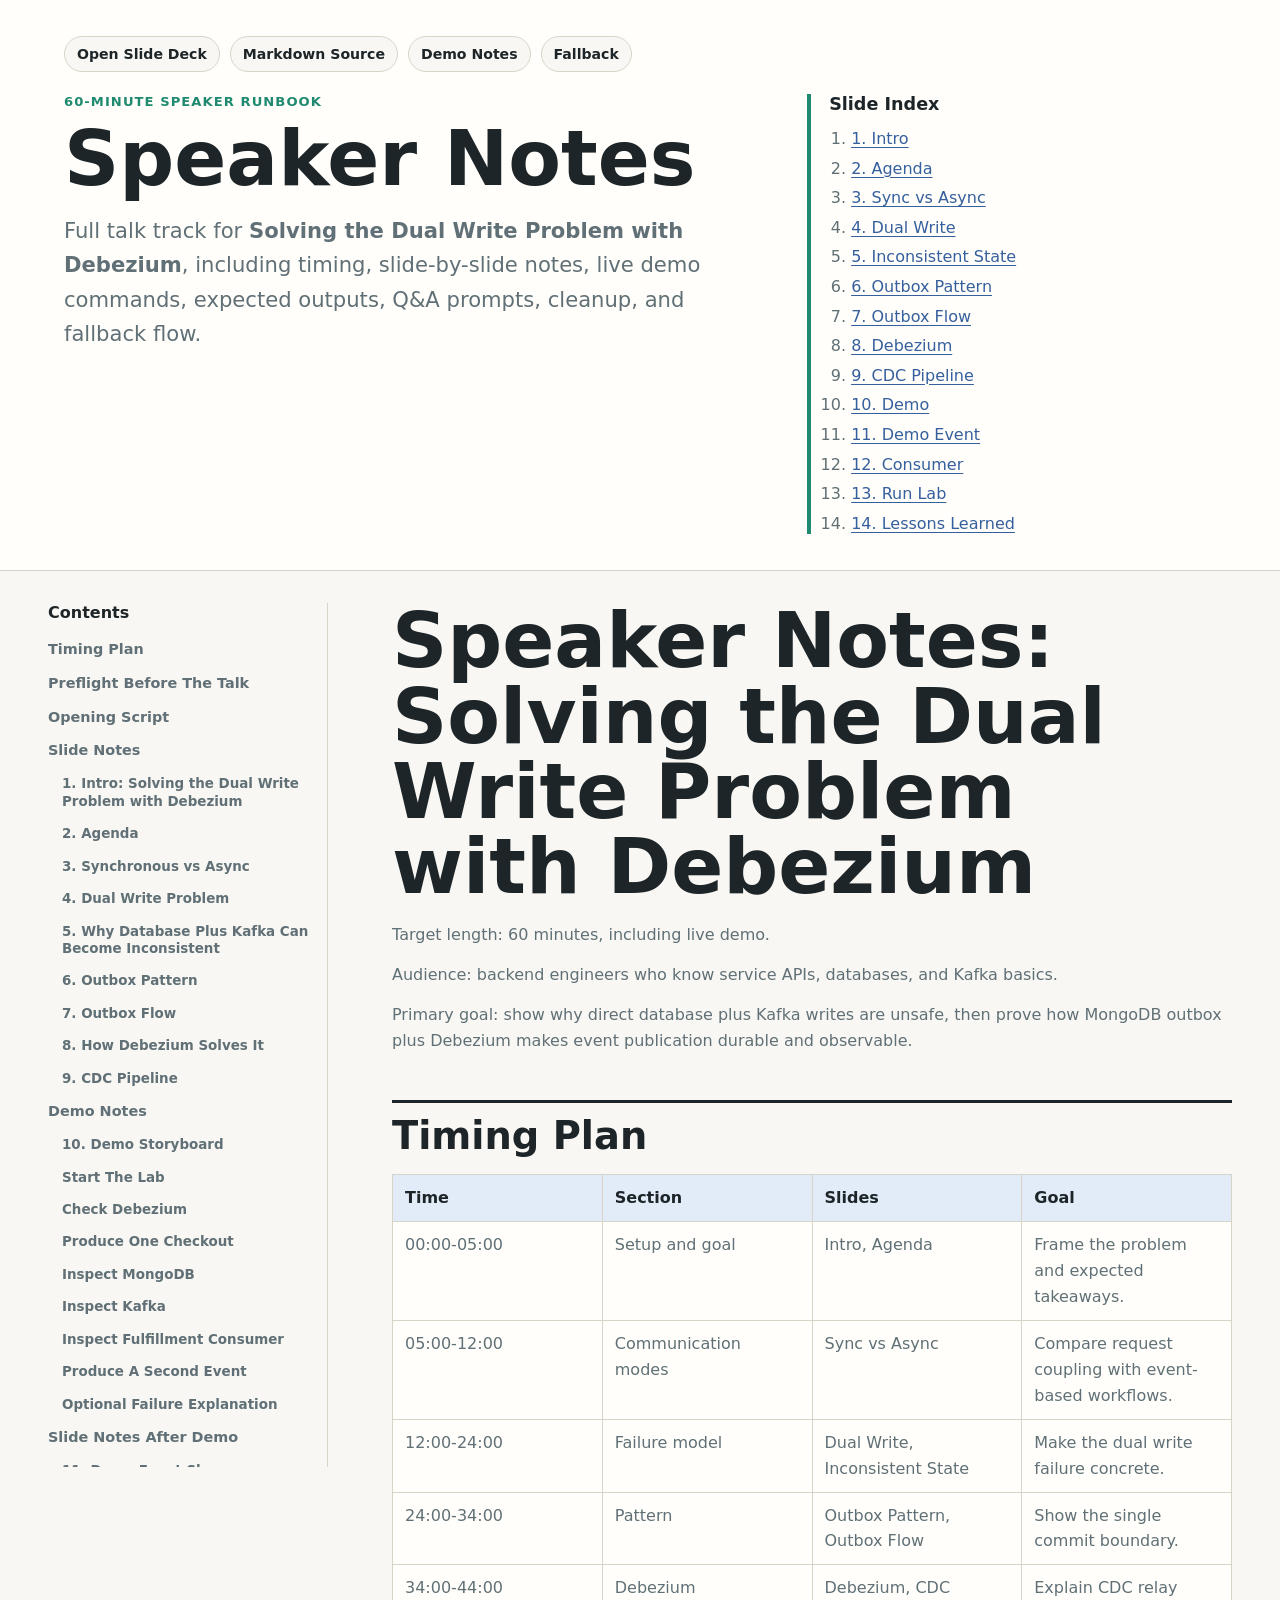
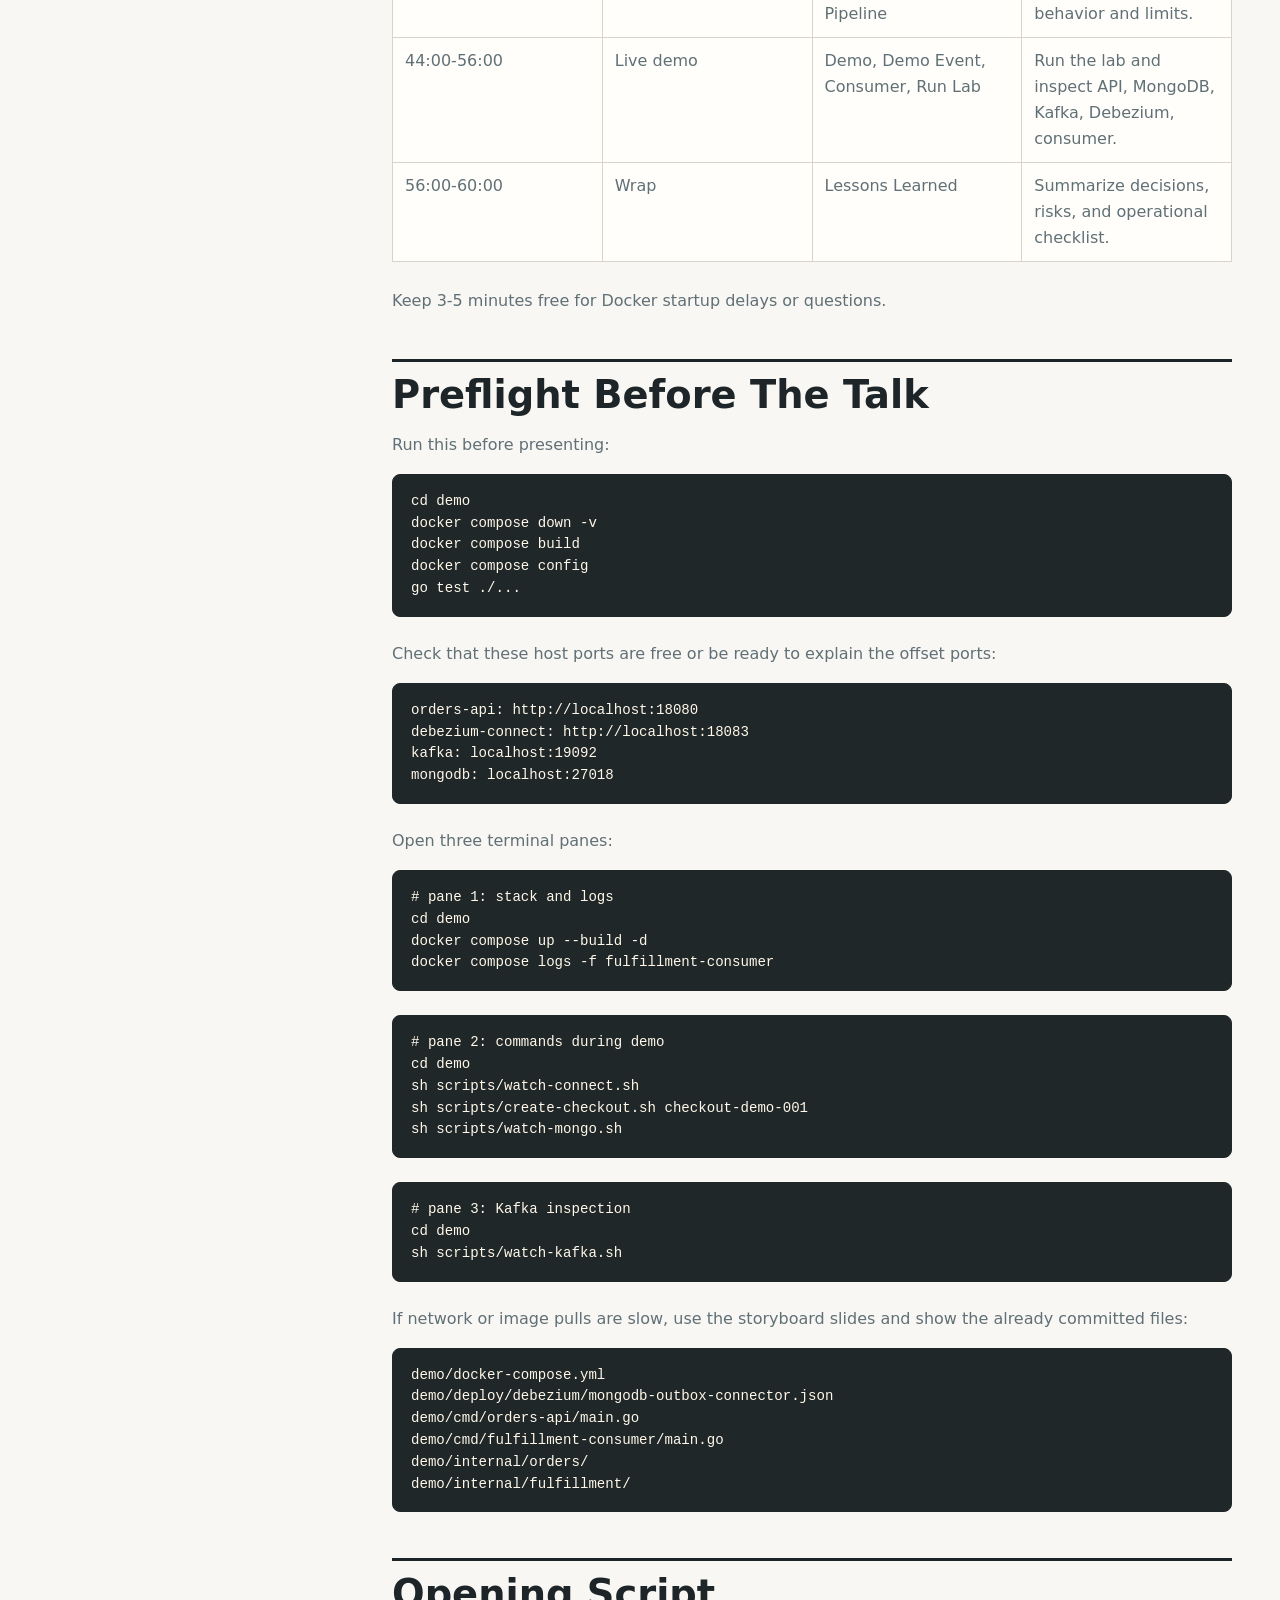
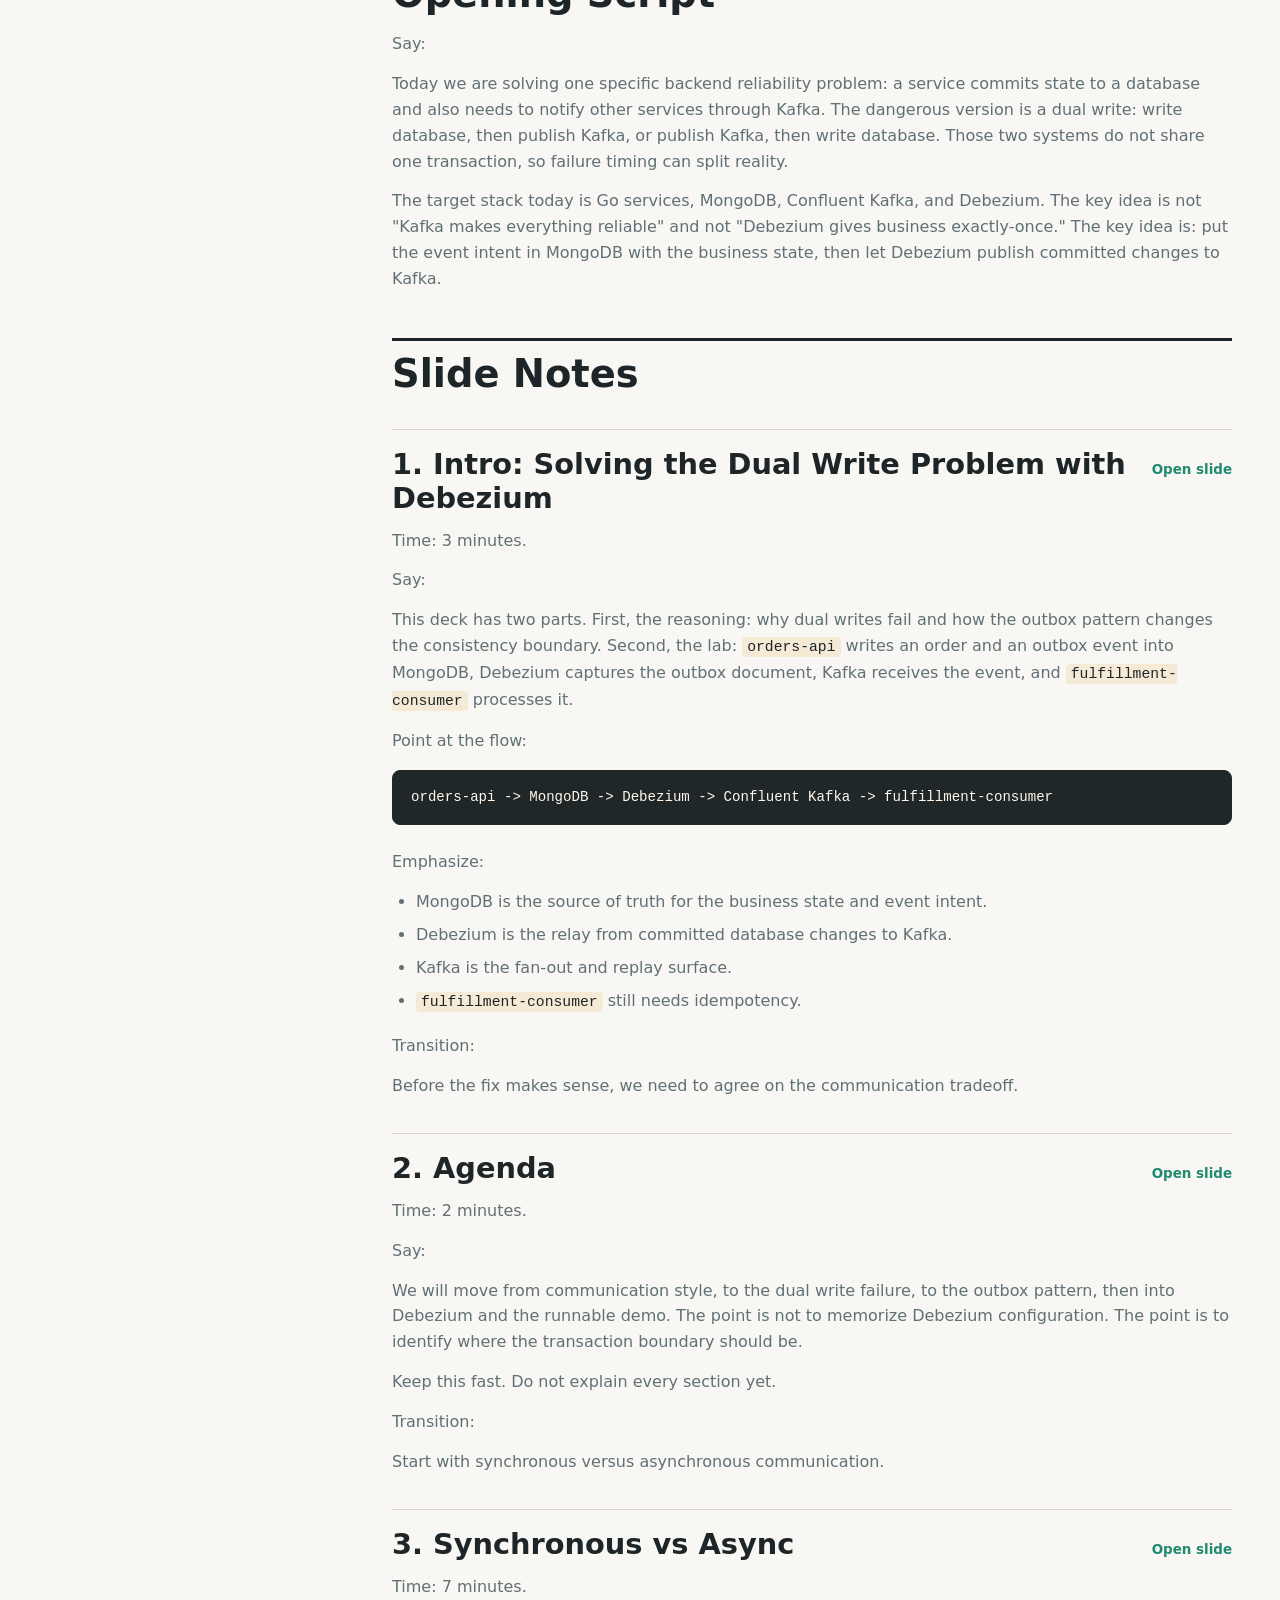
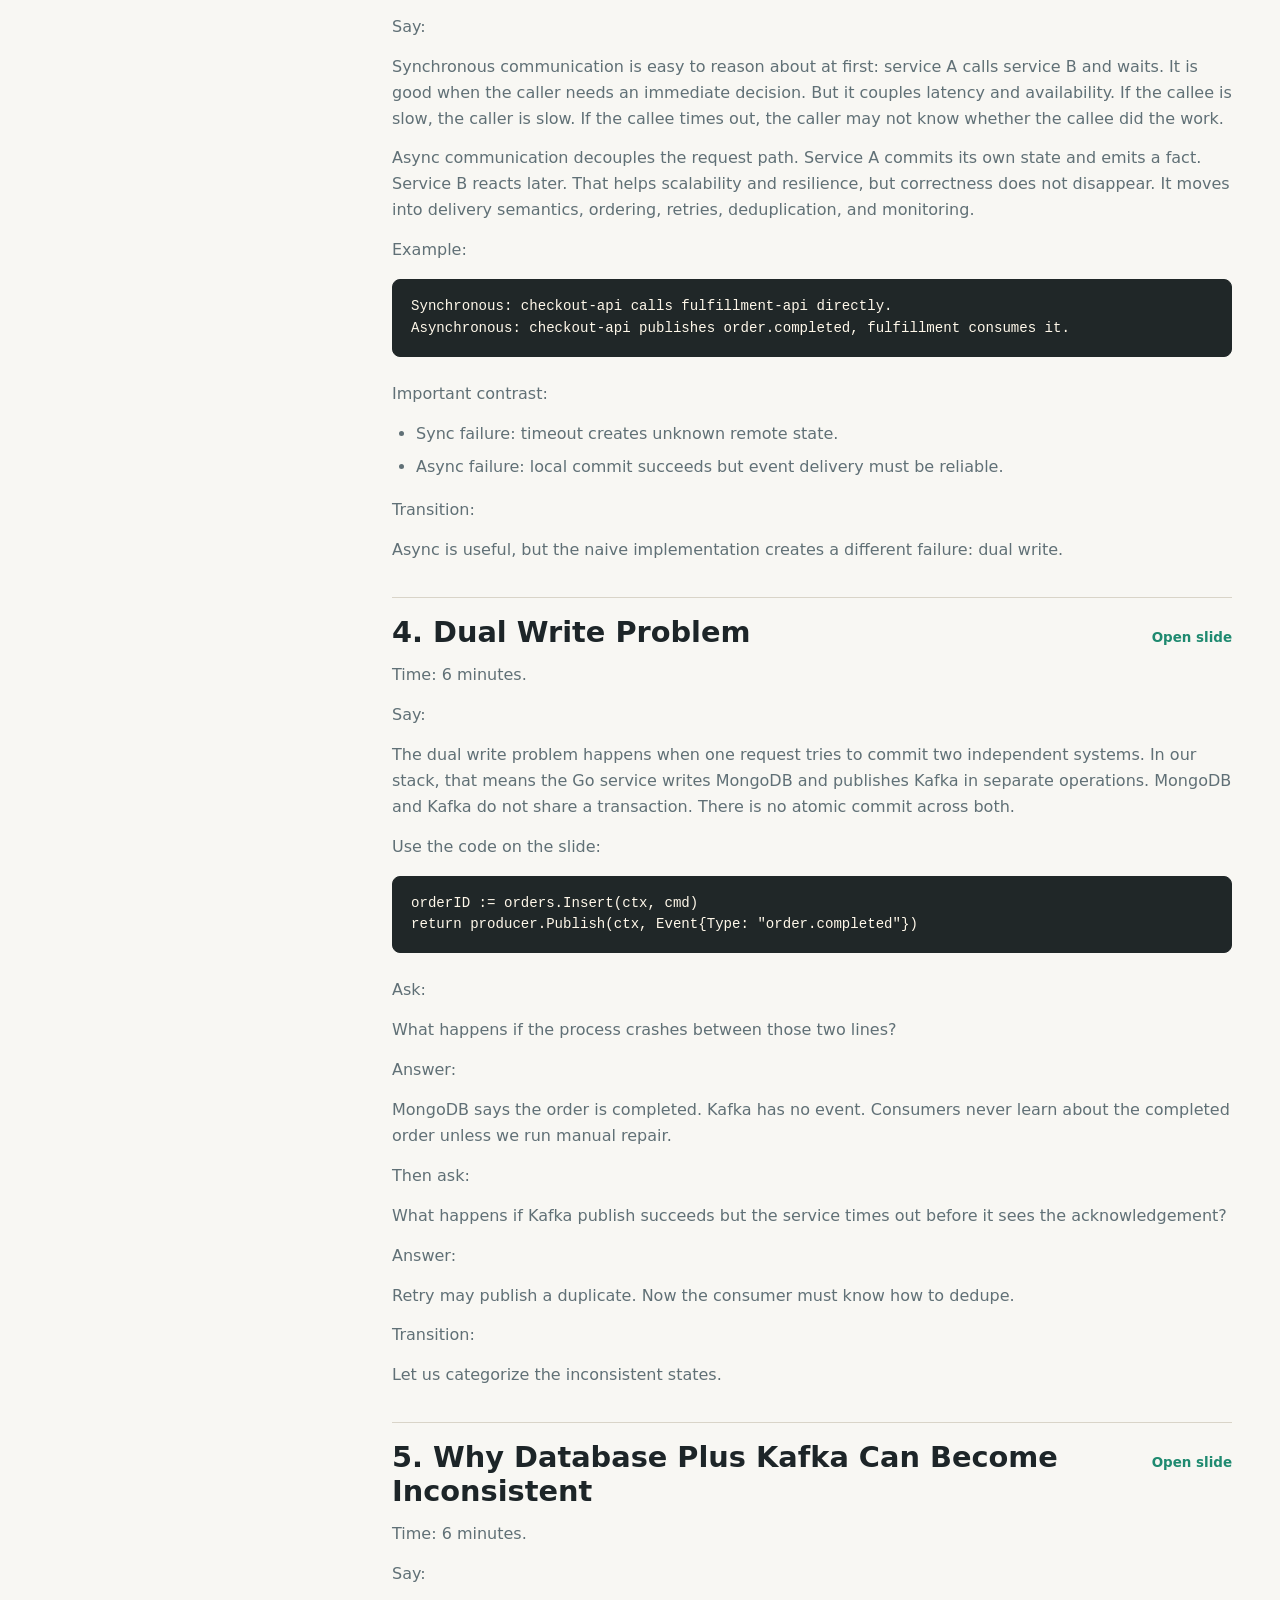
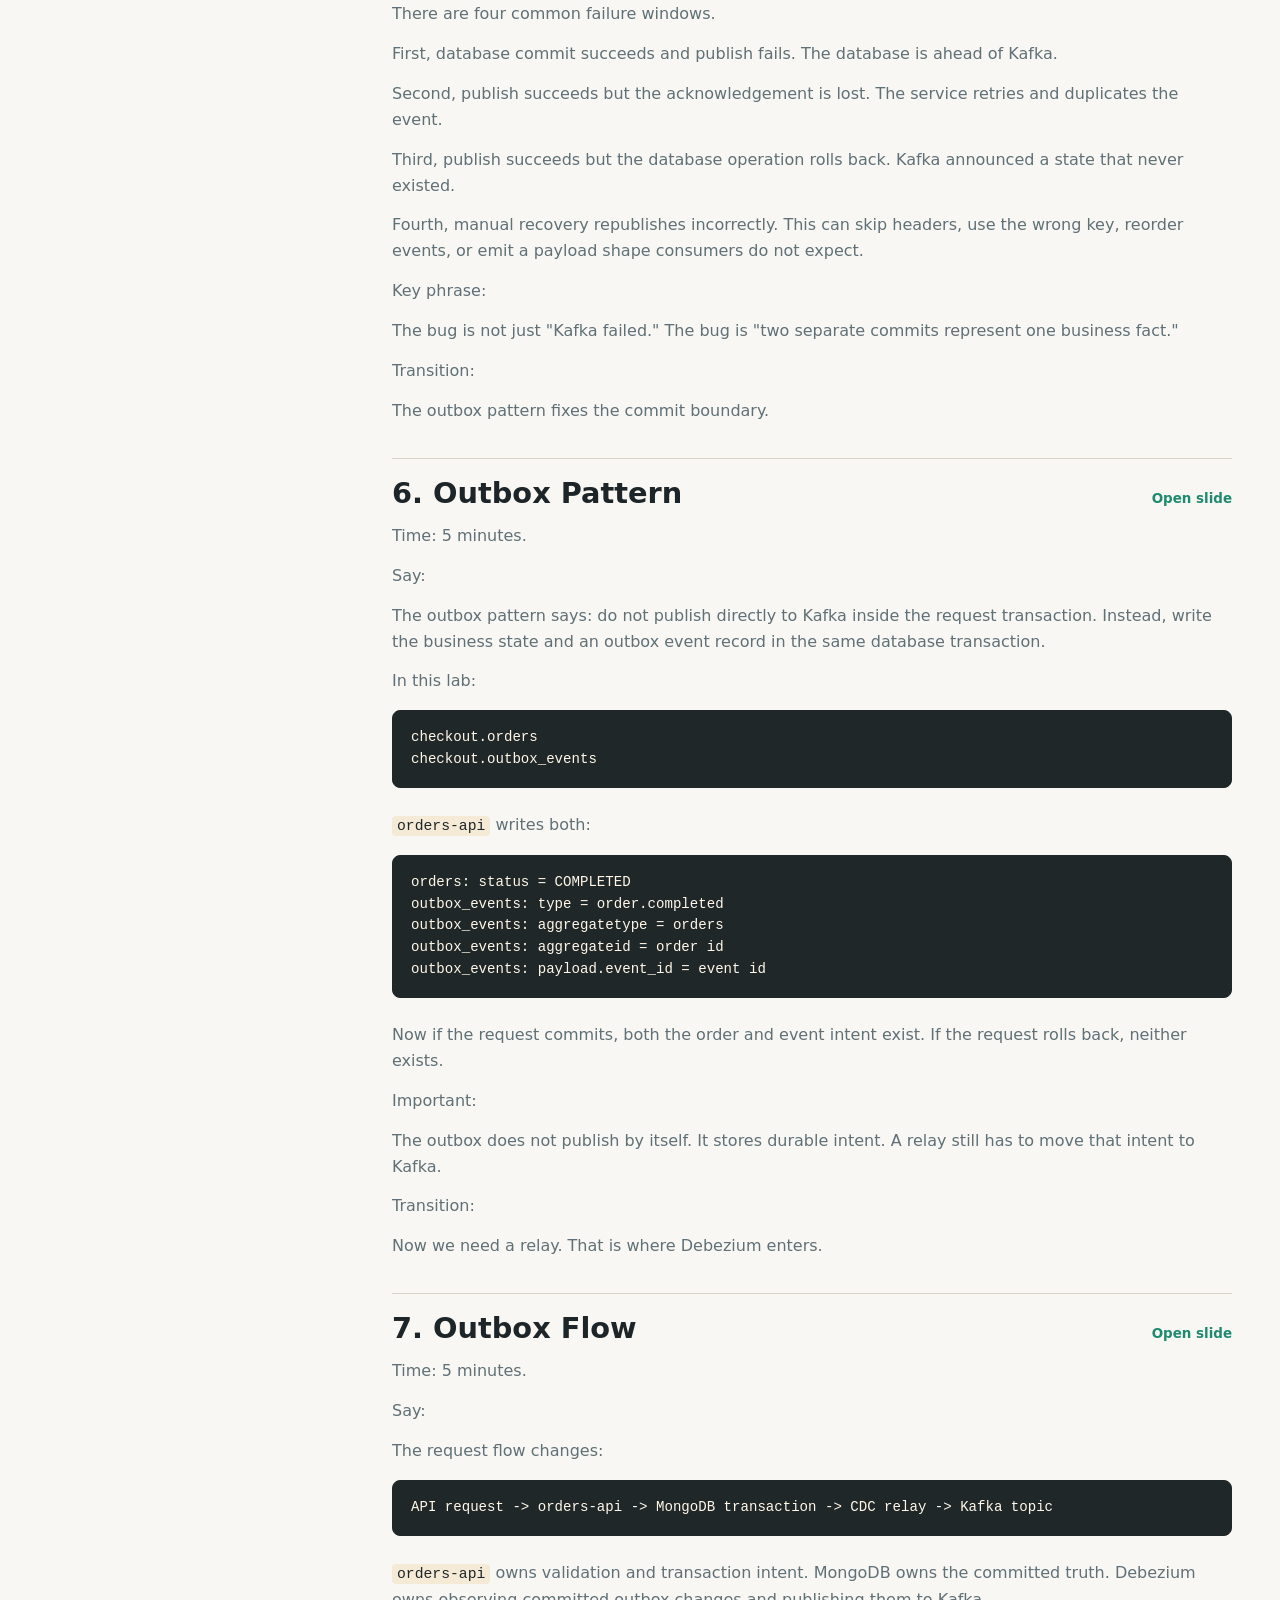
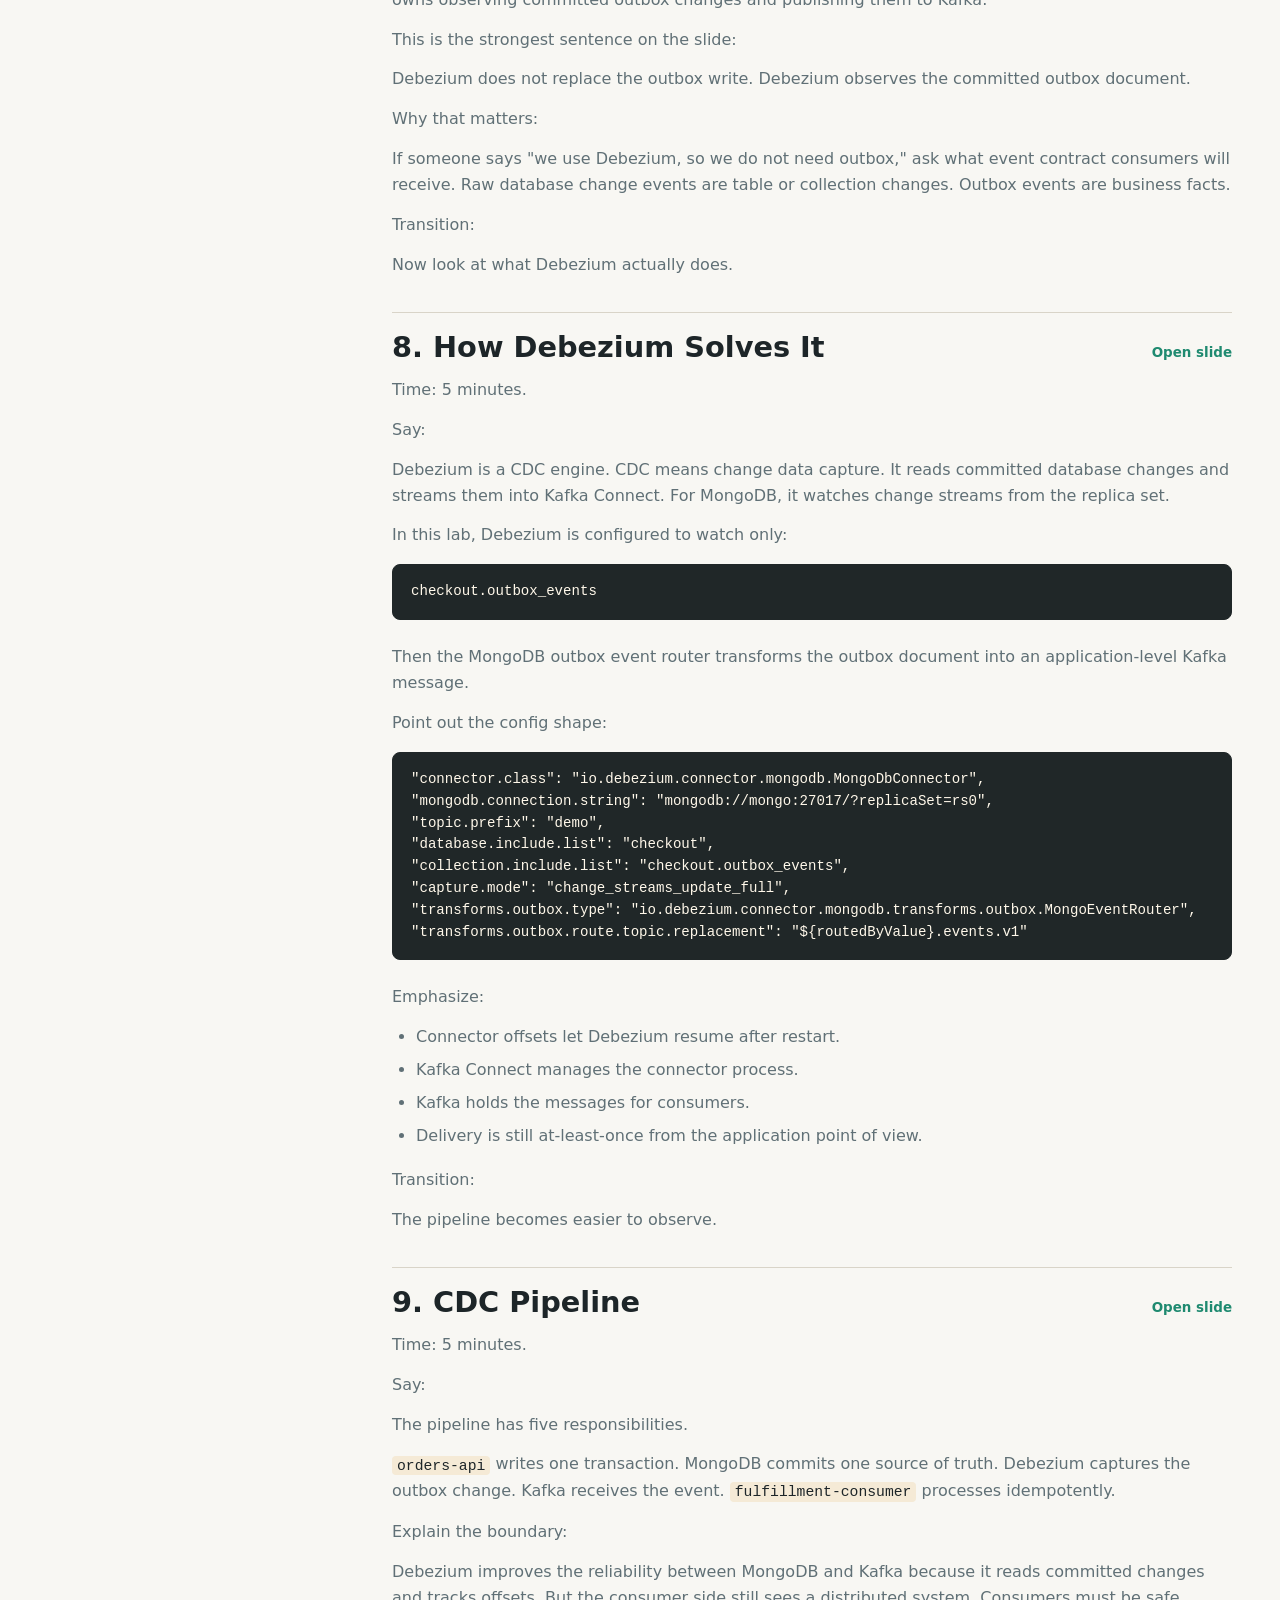
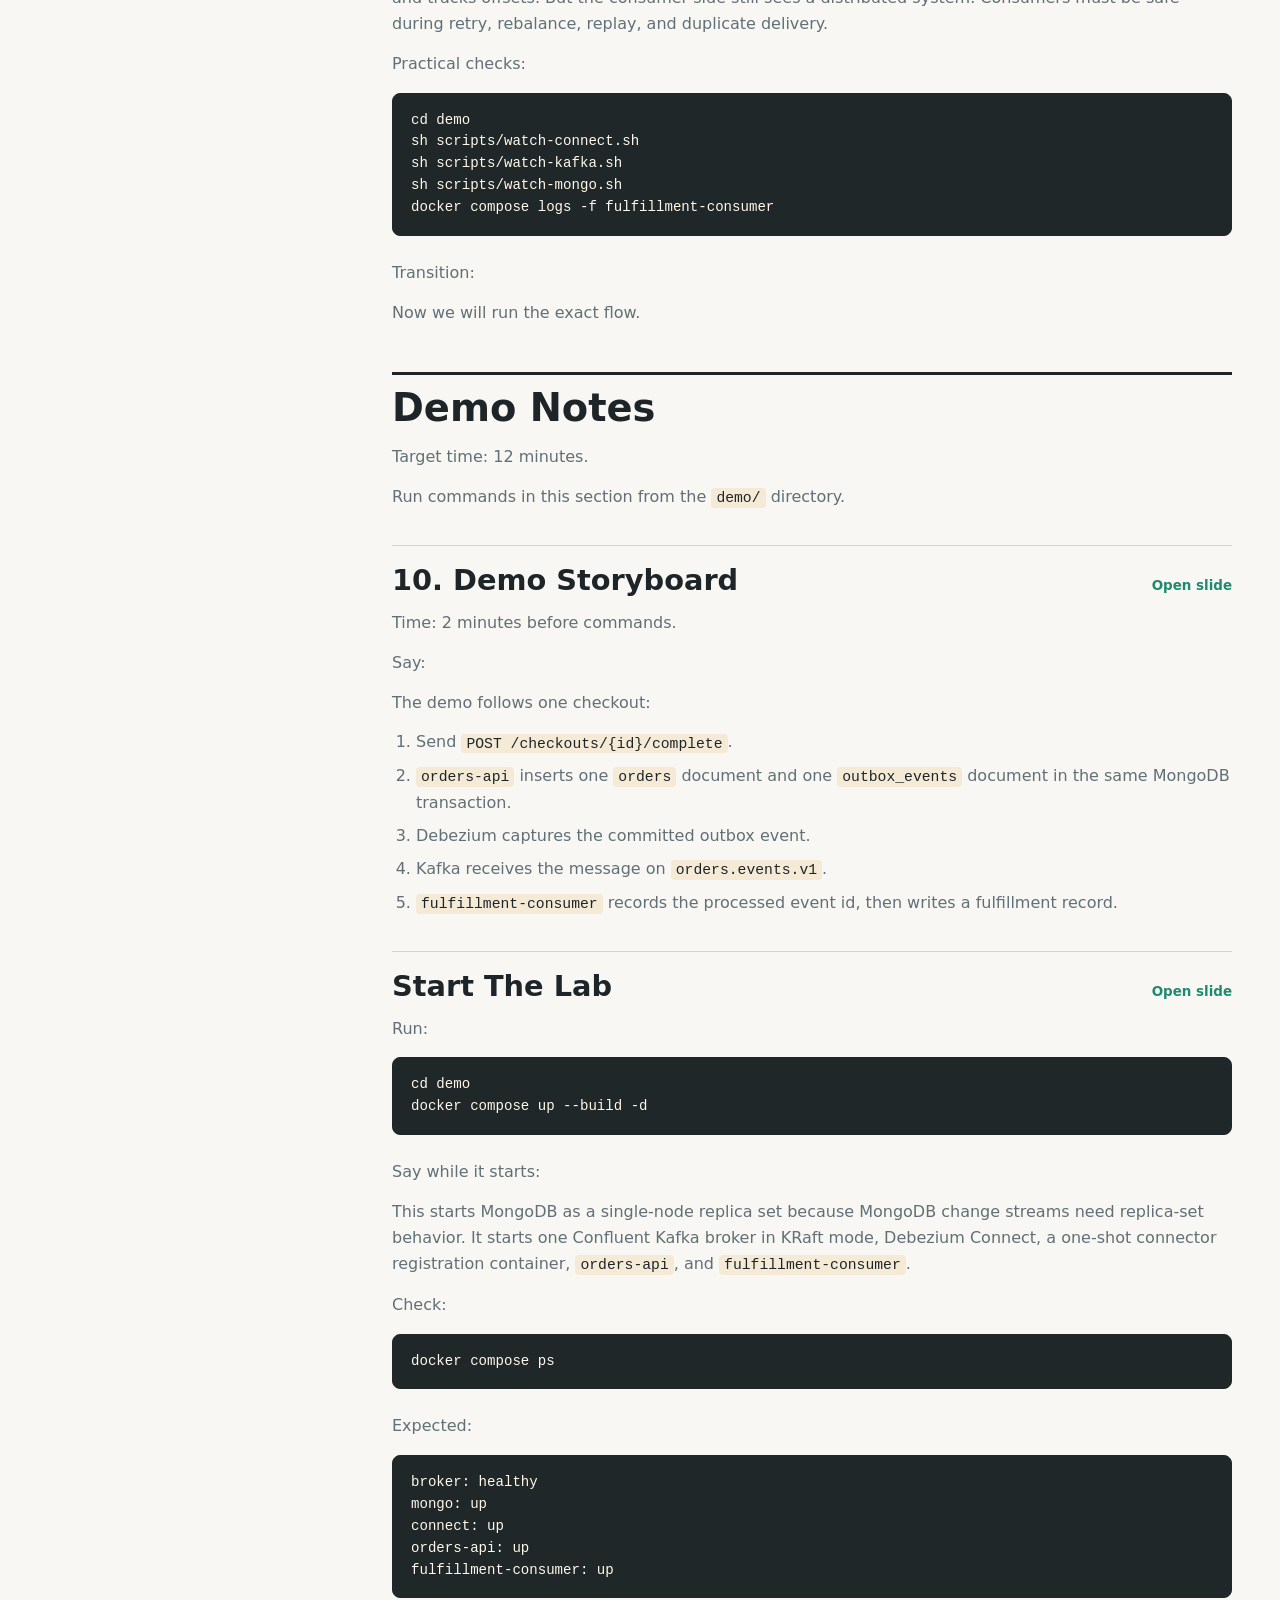
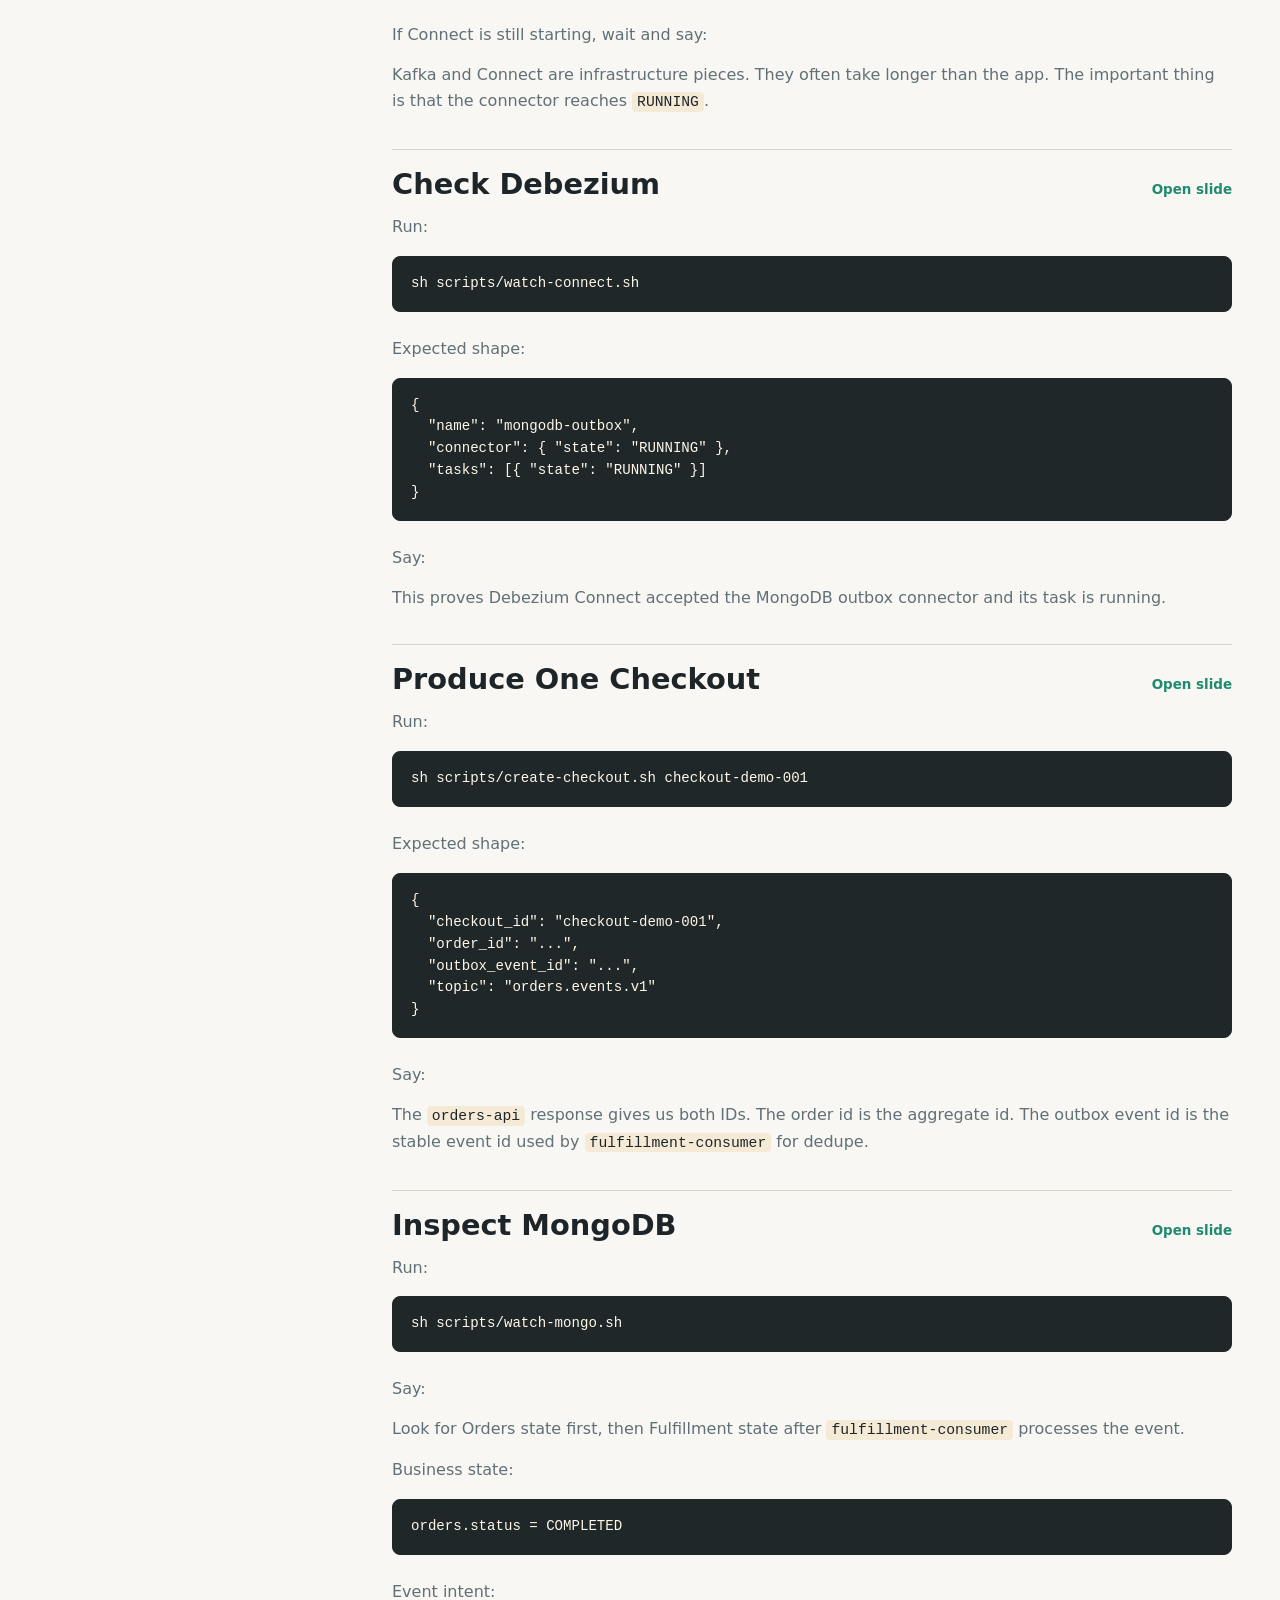
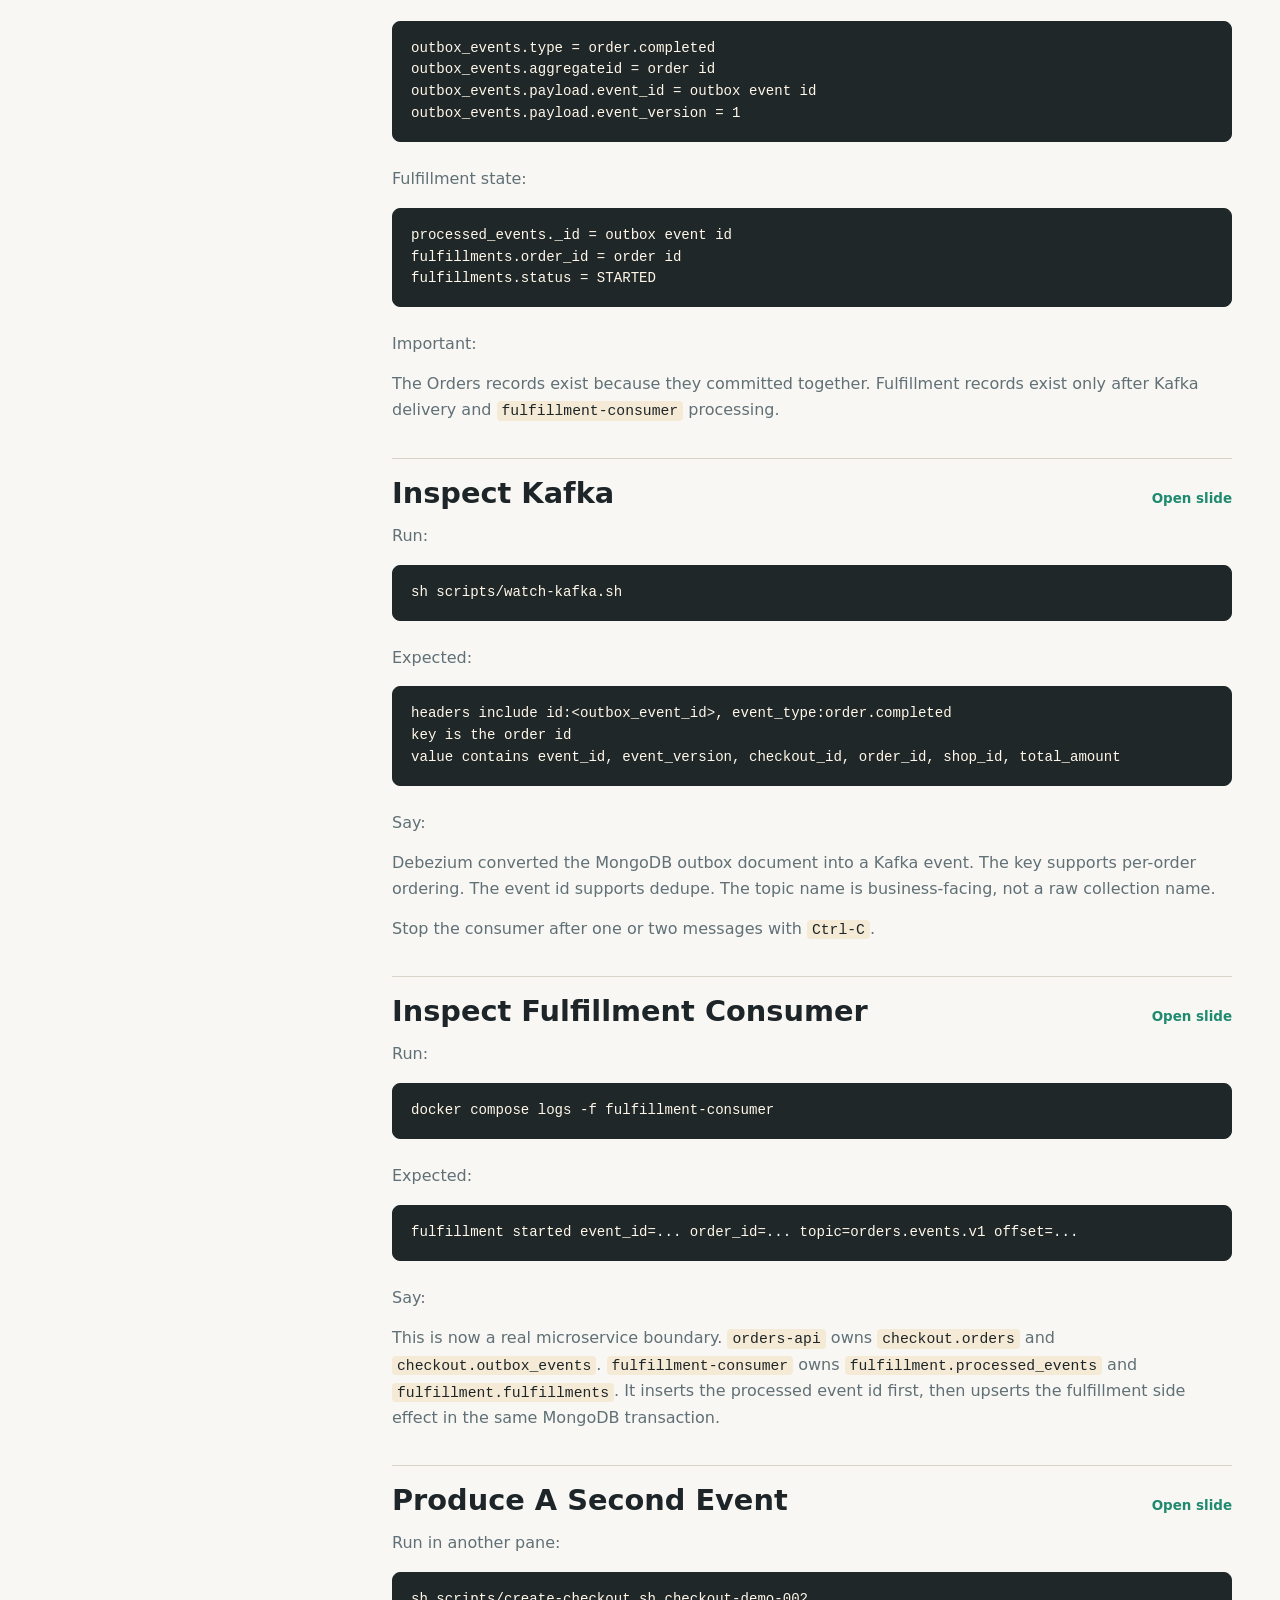
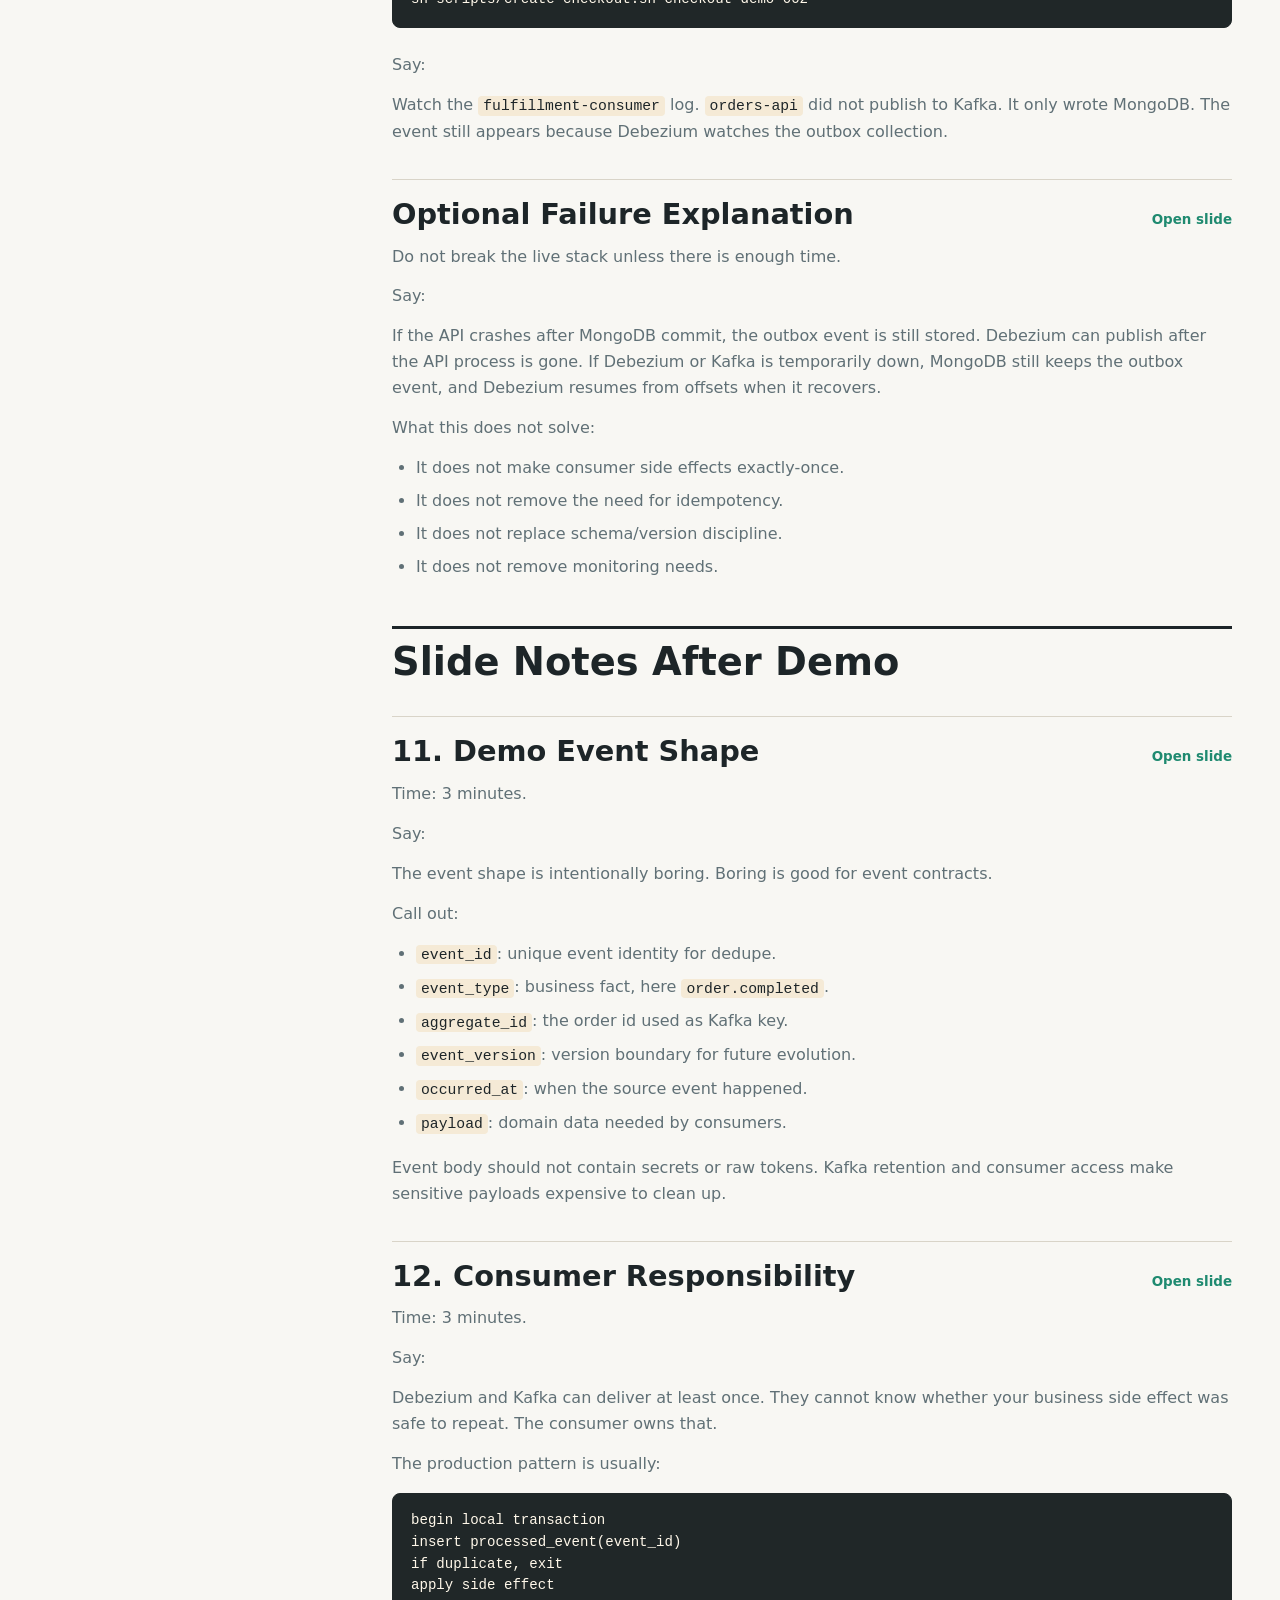
==== commit 670ffb1b: "feat: rename orders event topic" ====
--- a/presentation/speaker-notes.html
+++ b/presentation/speaker-notes.html
@@ -67,7 +67,7 @@
 <li><a class="depth-3" href="#produce-one-checkout">Produce One Checkout</a></li>
 <li><a class="depth-3" href="#inspect-mongodb">Inspect MongoDB</a></li>
 <li><a class="depth-3" href="#inspect-kafka">Inspect Kafka</a></li>
-<li><a class="depth-3" href="#inspect-go-consumer">Inspect Go Consumer</a></li>
+<li><a class="depth-3" href="#inspect-fulfillment-consumer">Inspect Fulfillment Consumer</a></li>
 <li><a class="depth-3" href="#produce-a-second-event">Produce A Second Event</a></li>
 <li><a class="depth-3" href="#optional-failure-explanation">Optional Failure Explanation</a></li>
 <li><a class="depth-2" href="#slide-notes-after-demo">Slide Notes After Demo</a></li>
@@ -146,15 +146,15 @@
 <div class="heading-row"><h3 id="1-intro-solving-the-dual-write-problem-with-debezium">1. Intro: Solving the Dual Write Problem with Debezium</h3><a class="slide-link" href="index.html#intro">Open slide</a></div>
 <p>Time: 3 minutes.</p>
 <p>Say:</p>
-<p>This deck has two parts. First, the reasoning: why dual writes fail and how the outbox pattern changes the consistency boundary. Second, the lab: a Go API writes an order and an outbox event into MongoDB, Debezium captures the outbox document, Kafka receives the event, and a Go consumer processes it.</p>
+<p>This deck has two parts. First, the reasoning: why dual writes fail and how the outbox pattern changes the consistency boundary. Second, the lab: <code>orders-api</code> writes an order and an outbox event into MongoDB, Debezium captures the outbox document, Kafka receives the event, and <code>fulfillment-consumer</code> processes it.</p>
 <p>Point at the flow:</p>
-<pre><code class="language-text">Go service -&gt; MongoDB -&gt; Debezium -&gt; Confluent Kafka -&gt; Go consumer</code></pre>
+<pre><code class="language-text">orders-api -&gt; MongoDB -&gt; Debezium -&gt; Confluent Kafka -&gt; fulfillment-consumer</code></pre>
 <p>Emphasize:</p>
 <ul>
 <li>MongoDB is the source of truth for the business state and event intent.</li>
 <li>Debezium is the relay from committed database changes to Kafka.</li>
 <li>Kafka is the fan-out and replay surface.</li>
-<li>The consumer still needs idempotency.</li>
+<li><code>fulfillment-consumer</code> still needs idempotency.</li>
 </ul>
 <p>Transition:</p>
 <p>Before the fix makes sense, we need to agree on the communication tradeoff.</p>
@@ -216,9 +216,12 @@
 <p>In this lab:</p>
 <pre><code class="language-text">checkout.orders
 checkout.outbox_events</code></pre>
-<p>The API writes both:</p>
+<p><code>orders-api</code> writes both:</p>
 <pre><code class="language-text">orders: status = COMPLETED
-outbox_events: type = order.completed</code></pre>
+outbox_events: type = order.completed
+outbox_events: aggregatetype = orders
+outbox_events: aggregateid = order id
+outbox_events: payload.event_id = event id</code></pre>
 <p>Now if the request commits, both the order and event intent exist. If the request rolls back, neither exists.</p>
 <p>Important:</p>
 <p>The outbox does not publish by itself. It stores durable intent. A relay still has to move that intent to Kafka.</p>
@@ -228,8 +231,8 @@
 <p>Time: 5 minutes.</p>
 <p>Say:</p>
 <p>The request flow changes:</p>
-<pre><code class="language-text">API request -&gt; Go service -&gt; MongoDB transaction -&gt; CDC relay -&gt; Kafka topic</code></pre>
-<p>The Go service owns validation and transaction intent. MongoDB owns the committed truth. Debezium owns observing committed outbox changes and publishing them to Kafka.</p>
+<pre><code class="language-text">API request -&gt; orders-api -&gt; MongoDB transaction -&gt; CDC relay -&gt; Kafka topic</code></pre>
+<p><code>orders-api</code> owns validation and transaction intent. MongoDB owns the committed truth. Debezium owns observing committed outbox changes and publishing them to Kafka.</p>
 <p>This is the strongest sentence on the slide:</p>
 <p>Debezium does not replace the outbox write. Debezium observes the committed outbox document.</p>
 <p>Why that matters:</p>
@@ -245,8 +248,13 @@
 <p>Then the MongoDB outbox event router transforms the outbox document into an application-level Kafka message.</p>
 <p>Point out the config shape:</p>
 <pre><code class="language-json">&quot;connector.class&quot;: &quot;io.debezium.connector.mongodb.MongoDbConnector&quot;,
+&quot;mongodb.connection.string&quot;: &quot;mongodb://mongo:27017/?replicaSet=rs0&quot;,
+&quot;topic.prefix&quot;: &quot;demo&quot;,
+&quot;database.include.list&quot;: &quot;checkout&quot;,
 &quot;collection.include.list&quot;: &quot;checkout.outbox_events&quot;,
-&quot;transforms.outbox.type&quot;: &quot;io.debezium.connector.mongodb.transforms.outbox.MongoEventRouter&quot;</code></pre>
+&quot;capture.mode&quot;: &quot;change_streams_update_full&quot;,
+&quot;transforms.outbox.type&quot;: &quot;io.debezium.connector.mongodb.transforms.outbox.MongoEventRouter&quot;,
+&quot;transforms.outbox.route.topic.replacement&quot;: &quot;${routedByValue}.events.v1&quot;</code></pre>
 <p>Emphasize:</p>
 <ul>
 <li>Connector offsets let Debezium resume after restart.</li>
@@ -260,7 +268,7 @@
 <p>Time: 5 minutes.</p>
 <p>Say:</p>
 <p>The pipeline has five responsibilities.</p>
-<p>The Go service writes one transaction. MongoDB commits one source of truth. Debezium captures the outbox change. Kafka receives the event. The consumer processes idempotently.</p>
+<p><code>orders-api</code> writes one transaction. MongoDB commits one source of truth. Debezium captures the outbox change. Kafka receives the event. <code>fulfillment-consumer</code> processes idempotently.</p>
 <p>Explain the boundary:</p>
 <p>Debezium improves the reliability between MongoDB and Kafka because it reads committed changes and tracks offsets. But the consumer side still sees a distributed system. Consumers must be safe during retry, rebalance, replay, and duplicate delivery.</p>
 <p>Practical checks:</p>
@@ -280,17 +288,17 @@
 <p>The demo follows one checkout:</p>
 <ol>
 <li>Send <code>POST /checkouts/{id}/complete</code>.</li>
-<li>The Go API inserts one <code>orders</code> document and one <code>outbox_events</code> document in the same MongoDB transaction.</li>
+<li><code>orders-api</code> inserts one <code>orders</code> document and one <code>outbox_events</code> document in the same MongoDB transaction.</li>
 <li>Debezium captures the committed outbox event.</li>
-<li>Kafka receives the message on <code>marketplace.orders.events.v1</code>.</li>
-<li>The Fulfillment consumer stores the processed event id, then writes a fulfillment record.</li>
+<li>Kafka receives the message on <code>orders.events.v1</code>.</li>
+<li><code>fulfillment-consumer</code> records the processed event id, then writes a fulfillment record.</li>
 </ol>
 <div class="heading-row"><h3 id="start-the-lab">Start The Lab</h3><a class="slide-link" href="index.html#run-lab">Open slide</a></div>
 <p>Run:</p>
 <pre><code class="language-sh">cd demo
 docker compose up --build -d</code></pre>
 <p>Say while it starts:</p>
-<p>This starts MongoDB as a single-node replica set because MongoDB change streams need replica-set behavior. It starts one Confluent Kafka broker in KRaft mode, Debezium Connect, a one-shot connector registration container, the Go API, and the Go consumer.</p>
+<p>This starts MongoDB as a single-node replica set because MongoDB change streams need replica-set behavior. It starts one Confluent Kafka broker in KRaft mode, Debezium Connect, a one-shot connector registration container, <code>orders-api</code>, and <code>fulfillment-consumer</code>.</p>
 <p>Check:</p>
 <pre><code class="language-sh">docker compose ps</code></pre>
 <p>Expected:</p>
@@ -320,15 +328,15 @@
   &quot;checkout_id&quot;: &quot;checkout-demo-001&quot;,
   &quot;order_id&quot;: &quot;...&quot;,
   &quot;outbox_event_id&quot;: &quot;...&quot;,
-  &quot;topic&quot;: &quot;marketplace.orders.events.v1&quot;
+  &quot;topic&quot;: &quot;orders.events.v1&quot;
 }</code></pre>
 <p>Say:</p>
-<p>The API response gives us both IDs. The order id is the aggregate id. The outbox event id is the stable event id used for dedupe.</p>
+<p>The <code>orders-api</code> response gives us both IDs. The order id is the aggregate id. The outbox event id is the stable event id used by <code>fulfillment-consumer</code> for dedupe.</p>
 <div class="heading-row"><h3 id="inspect-mongodb">Inspect MongoDB</h3><a class="slide-link" href="index.html#run-lab">Open slide</a></div>
 <p>Run:</p>
 <pre><code class="language-sh">sh scripts/watch-mongo.sh</code></pre>
 <p>Say:</p>
-<p>Look for Orders state first, then Fulfillment state after the consumer processes the event.</p>
+<p>Look for Orders state first, then Fulfillment state after <code>fulfillment-consumer</code> processes the event.</p>
 <p>Business state:</p>
 <pre><code class="language-text">orders.status = COMPLETED</code></pre>
 <p>Event intent:</p>
@@ -338,9 +346,10 @@
 outbox_events.payload.event_version = 1</code></pre>
 <p>Fulfillment state:</p>
 <pre><code class="language-text">processed_events._id = outbox event id
-fulfillments.order_id = order id</code></pre>
+fulfillments.order_id = order id
+fulfillments.status = STARTED</code></pre>
 <p>Important:</p>
-<p>The Orders records exist because they committed together. Fulfillment records exist only after Kafka delivery and consumer processing.</p>
+<p>The Orders records exist because they committed together. Fulfillment records exist only after Kafka delivery and <code>fulfillment-consumer</code> processing.</p>
 <div class="heading-row"><h3 id="inspect-kafka">Inspect Kafka</h3><a class="slide-link" href="index.html#run-lab">Open slide</a></div>
 <p>Run:</p>
 <pre><code class="language-sh">sh scripts/watch-kafka.sh</code></pre>
@@ -351,18 +360,18 @@
 <p>Say:</p>
 <p>Debezium converted the MongoDB outbox document into a Kafka event. The key supports per-order ordering. The event id supports dedupe. The topic name is business-facing, not a raw collection name.</p>
 <p>Stop the consumer after one or two messages with <code>Ctrl-C</code>.</p>
-<div class="heading-row"><h3 id="inspect-go-consumer">Inspect Go Consumer</h3><a class="slide-link" href="index.html#run-lab">Open slide</a></div>
+<div class="heading-row"><h3 id="inspect-fulfillment-consumer">Inspect Fulfillment Consumer</h3><a class="slide-link" href="index.html#run-lab">Open slide</a></div>
 <p>Run:</p>
 <pre><code class="language-sh">docker compose logs -f fulfillment-consumer</code></pre>
 <p>Expected:</p>
-<pre><code class="language-text">fulfillment started event_id=... order_id=... topic=marketplace.orders.events.v1 offset=...</code></pre>
-<p>Say:</p>
-<p>This is now a real microservice boundary. Orders owns <code>checkout.orders</code> and <code>checkout.outbox_events</code>. Fulfillment owns <code>fulfillment.processed_events</code> and <code>fulfillment.fulfillments</code>. The consumer persists the processed event id before applying its side effect.</p>
+<pre><code class="language-text">fulfillment started event_id=... order_id=... topic=orders.events.v1 offset=...</code></pre>
+<p>Say:</p>
+<p>This is now a real microservice boundary. <code>orders-api</code> owns <code>checkout.orders</code> and <code>checkout.outbox_events</code>. <code>fulfillment-consumer</code> owns <code>fulfillment.processed_events</code> and <code>fulfillment.fulfillments</code>. It inserts the processed event id first, then upserts the fulfillment side effect in the same MongoDB transaction.</p>
 <div class="heading-row"><h3 id="produce-a-second-event">Produce A Second Event</h3><a class="slide-link" href="index.html#run-lab">Open slide</a></div>
 <p>Run in another pane:</p>
 <pre><code class="language-sh">sh scripts/create-checkout.sh checkout-demo-002</code></pre>
 <p>Say:</p>
-<p>Watch the consumer log. The API did not publish to Kafka. It only wrote MongoDB. The event still appears because Debezium watches the outbox collection.</p>
+<p>Watch the <code>fulfillment-consumer</code> log. <code>orders-api</code> did not publish to Kafka. It only wrote MongoDB. The event still appears because Debezium watches the outbox collection.</p>
 <div class="heading-row"><h3 id="optional-failure-explanation">Optional Failure Explanation</h3><a class="slide-link" href="index.html#run-lab">Open slide</a></div>
 <p>Do not break the live stack unless there is enough time.</p>
 <p>Say:</p>
@@ -399,7 +408,7 @@
 if duplicate, exit
 apply side effect
 commit local transaction</code></pre>
-<p>In this demo the Fulfillment service uses MongoDB collections for the inbox pattern: <code>processed_events</code> for idempotency and <code>fulfillments</code> for the side effect.</p>
+<p>In this demo <code>fulfillment-consumer</code> uses MongoDB collections for the inbox pattern: <code>processed_events</code> for idempotency and <code>fulfillments</code> for the side effect. A duplicate event id becomes a no-op, while a new event upserts one fulfillment per <code>order_id</code>.</p>
 <div class="heading-row"><h3 id="13-run-lab">13. Run Lab</h3><a class="slide-link" href="index.html#run-lab">Open slide</a></div>
 <p>Time: 2 minutes if already demoed, 8 minutes if not.</p>
 <p>Say:</p>
@@ -409,7 +418,7 @@
 <li><code>watch-connect.sh</code> monitors Debezium connector state.</li>
 <li><code>watch-kafka.sh</code> monitors messages.</li>
 <li><code>watch-mongo.sh</code> monitors Orders and Fulfillment database state.</li>
-<li><code>docker compose logs -f fulfillment-consumer</code> monitors consumer behavior.</li>
+<li><code>docker compose logs -f fulfillment-consumer</code> monitors Fulfillment consumer behavior.</li>
 </ul>
 <div class="heading-row"><h3 id="14-lessons-learned">14. Lessons Learned</h3><a class="slide-link" href="index.html#lessons-learned">Open slide</a></div>
 <p>Time: 4 minutes.</p>
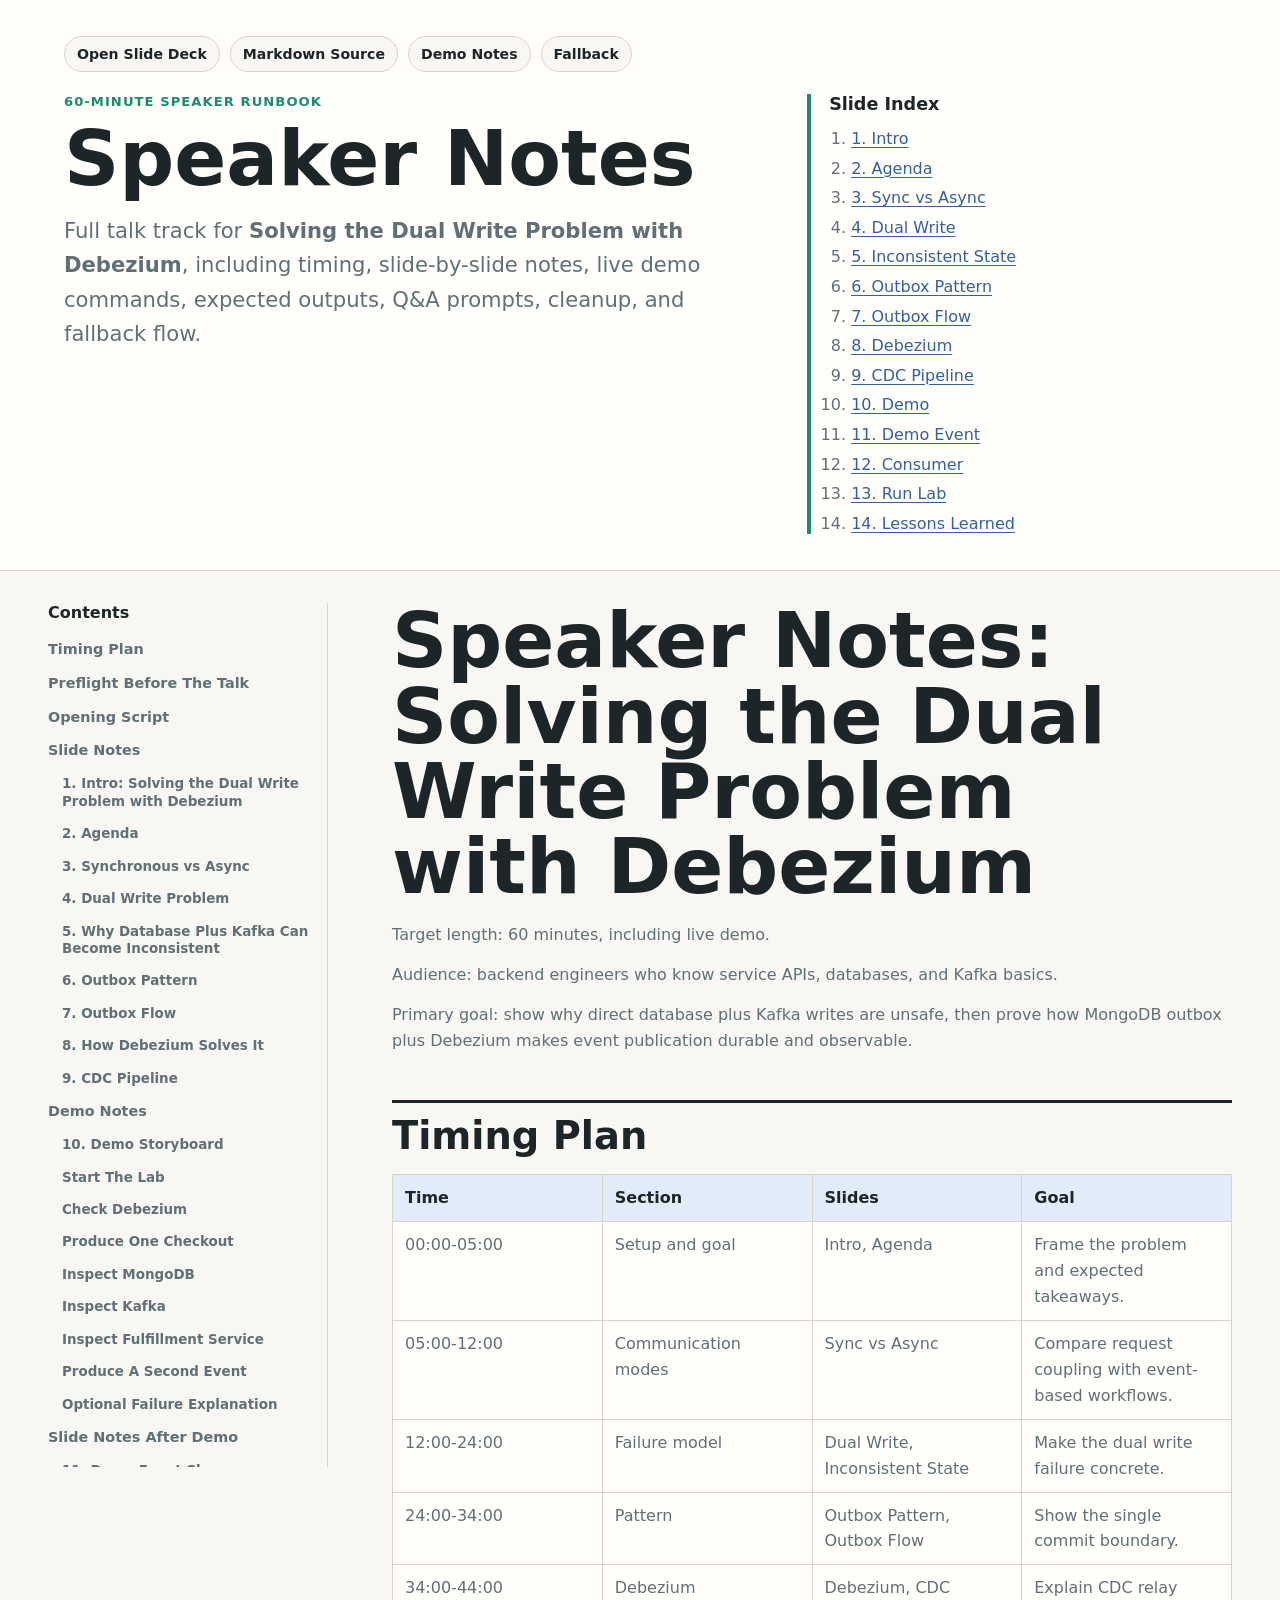
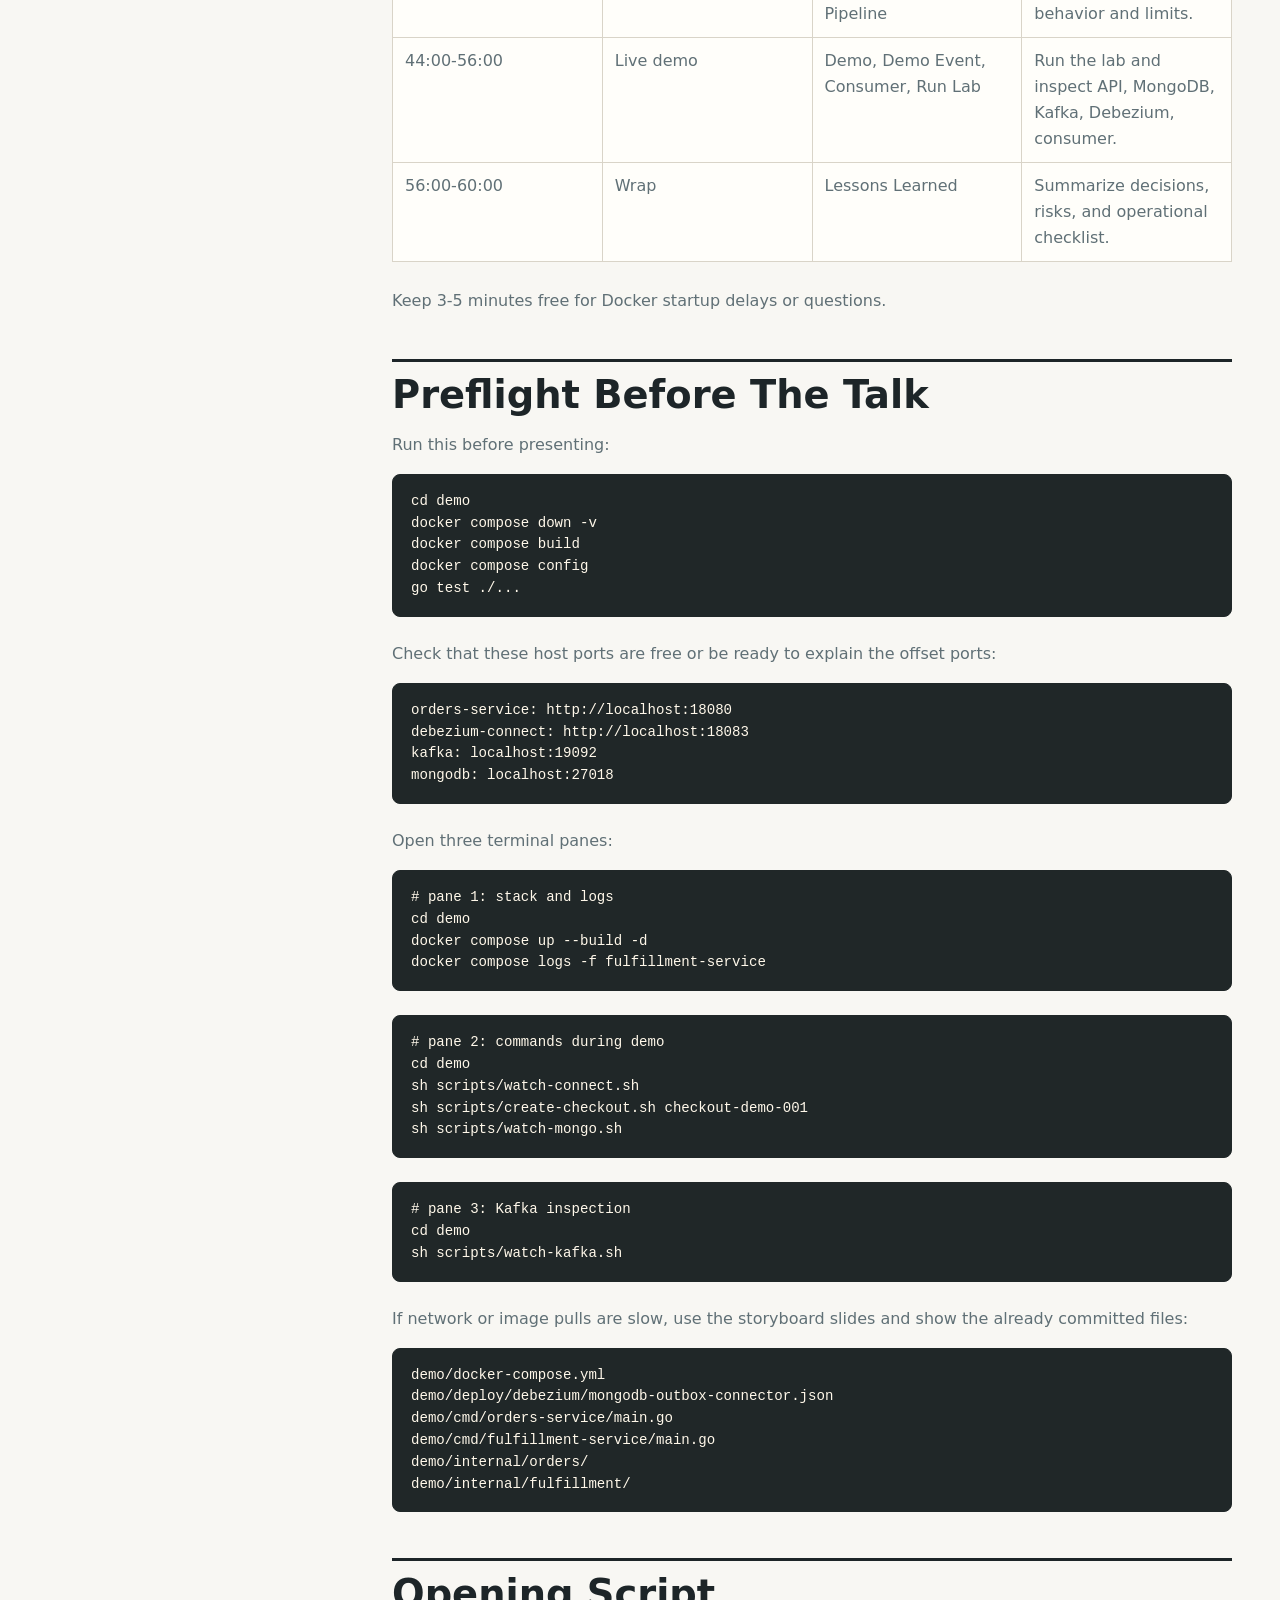
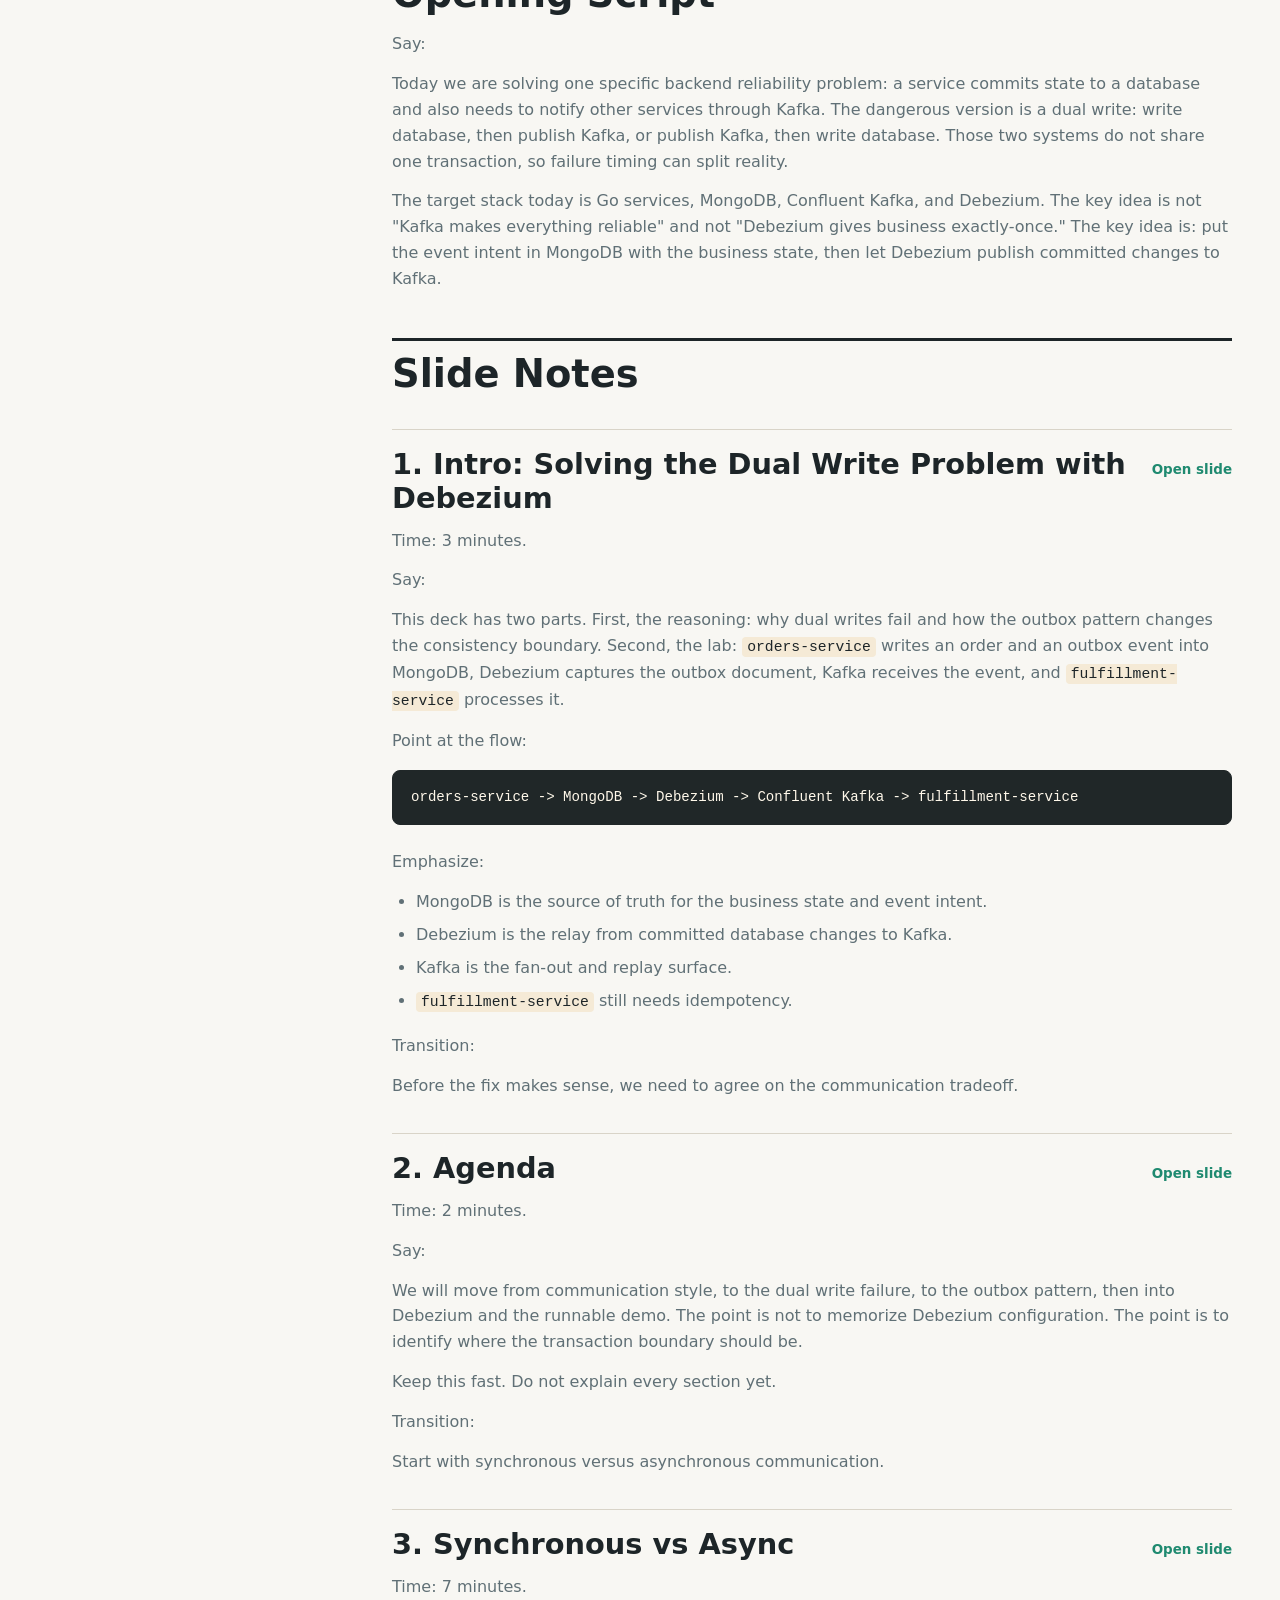
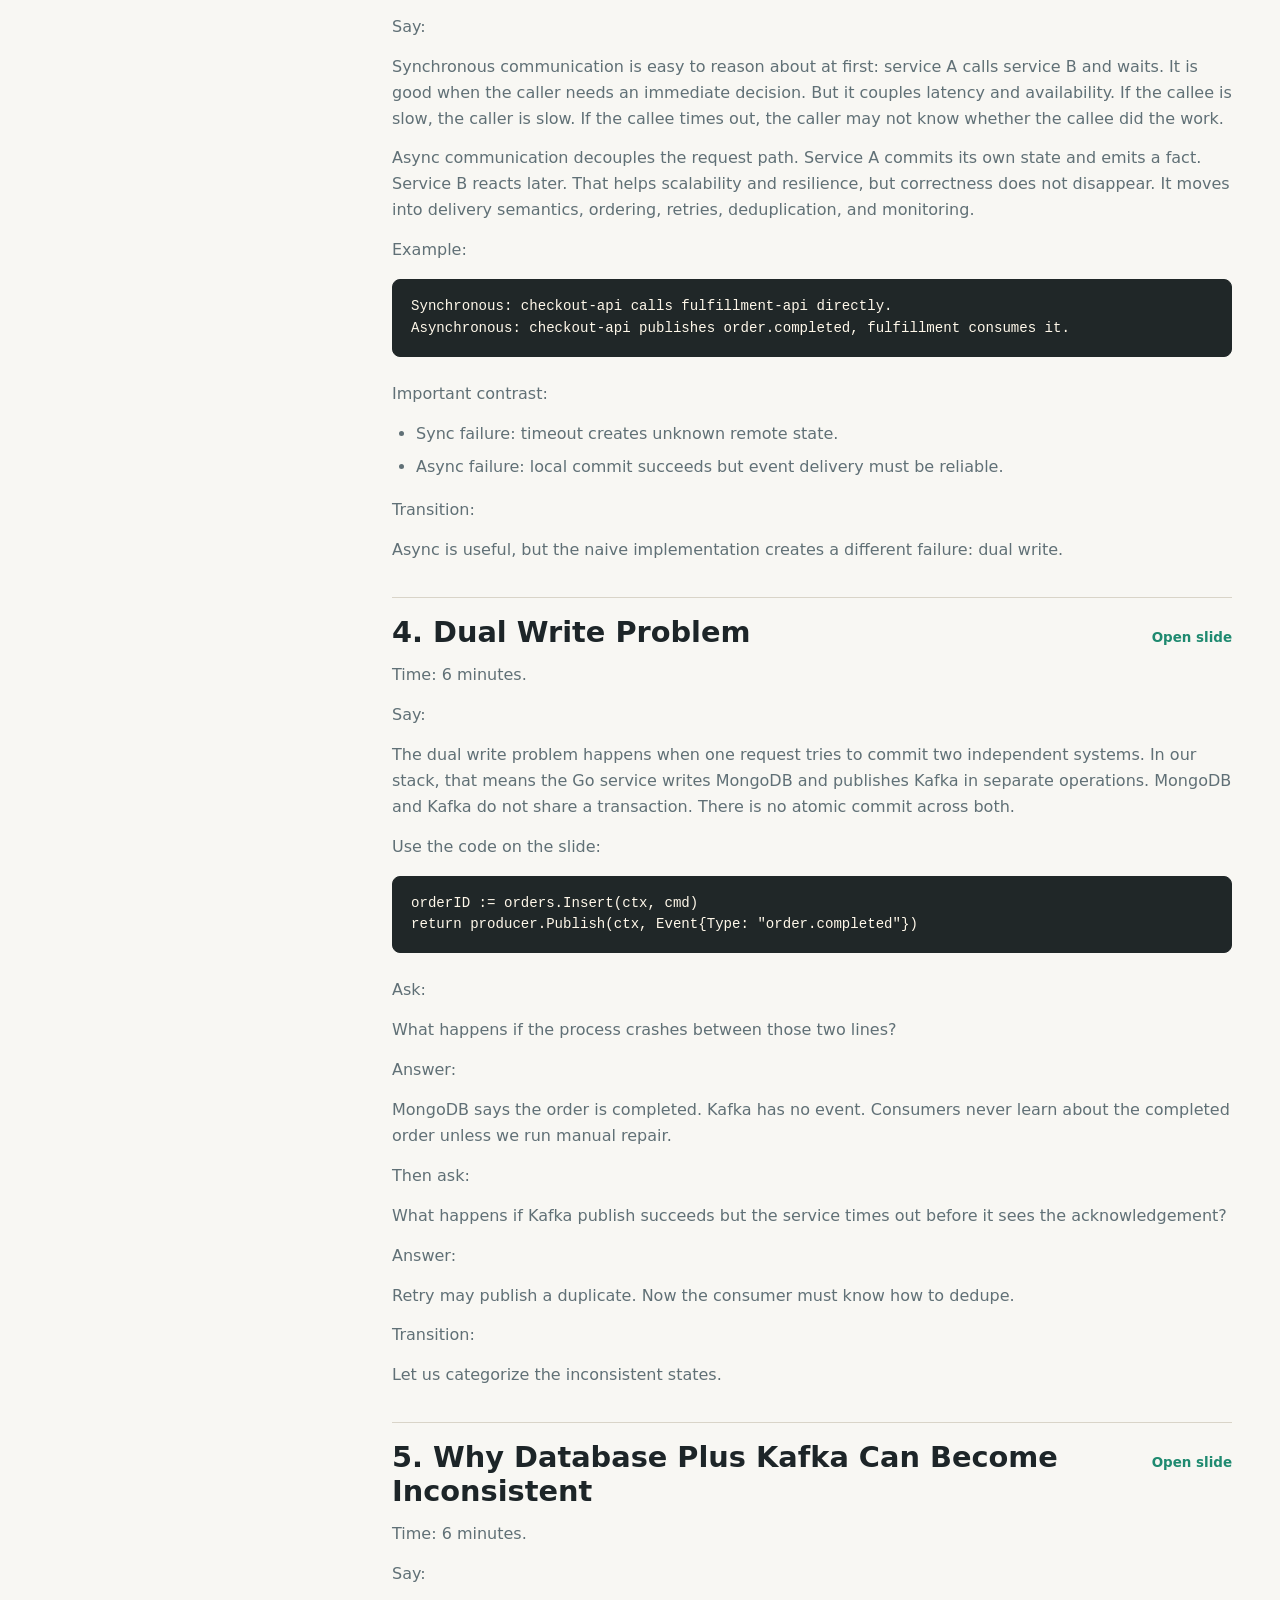
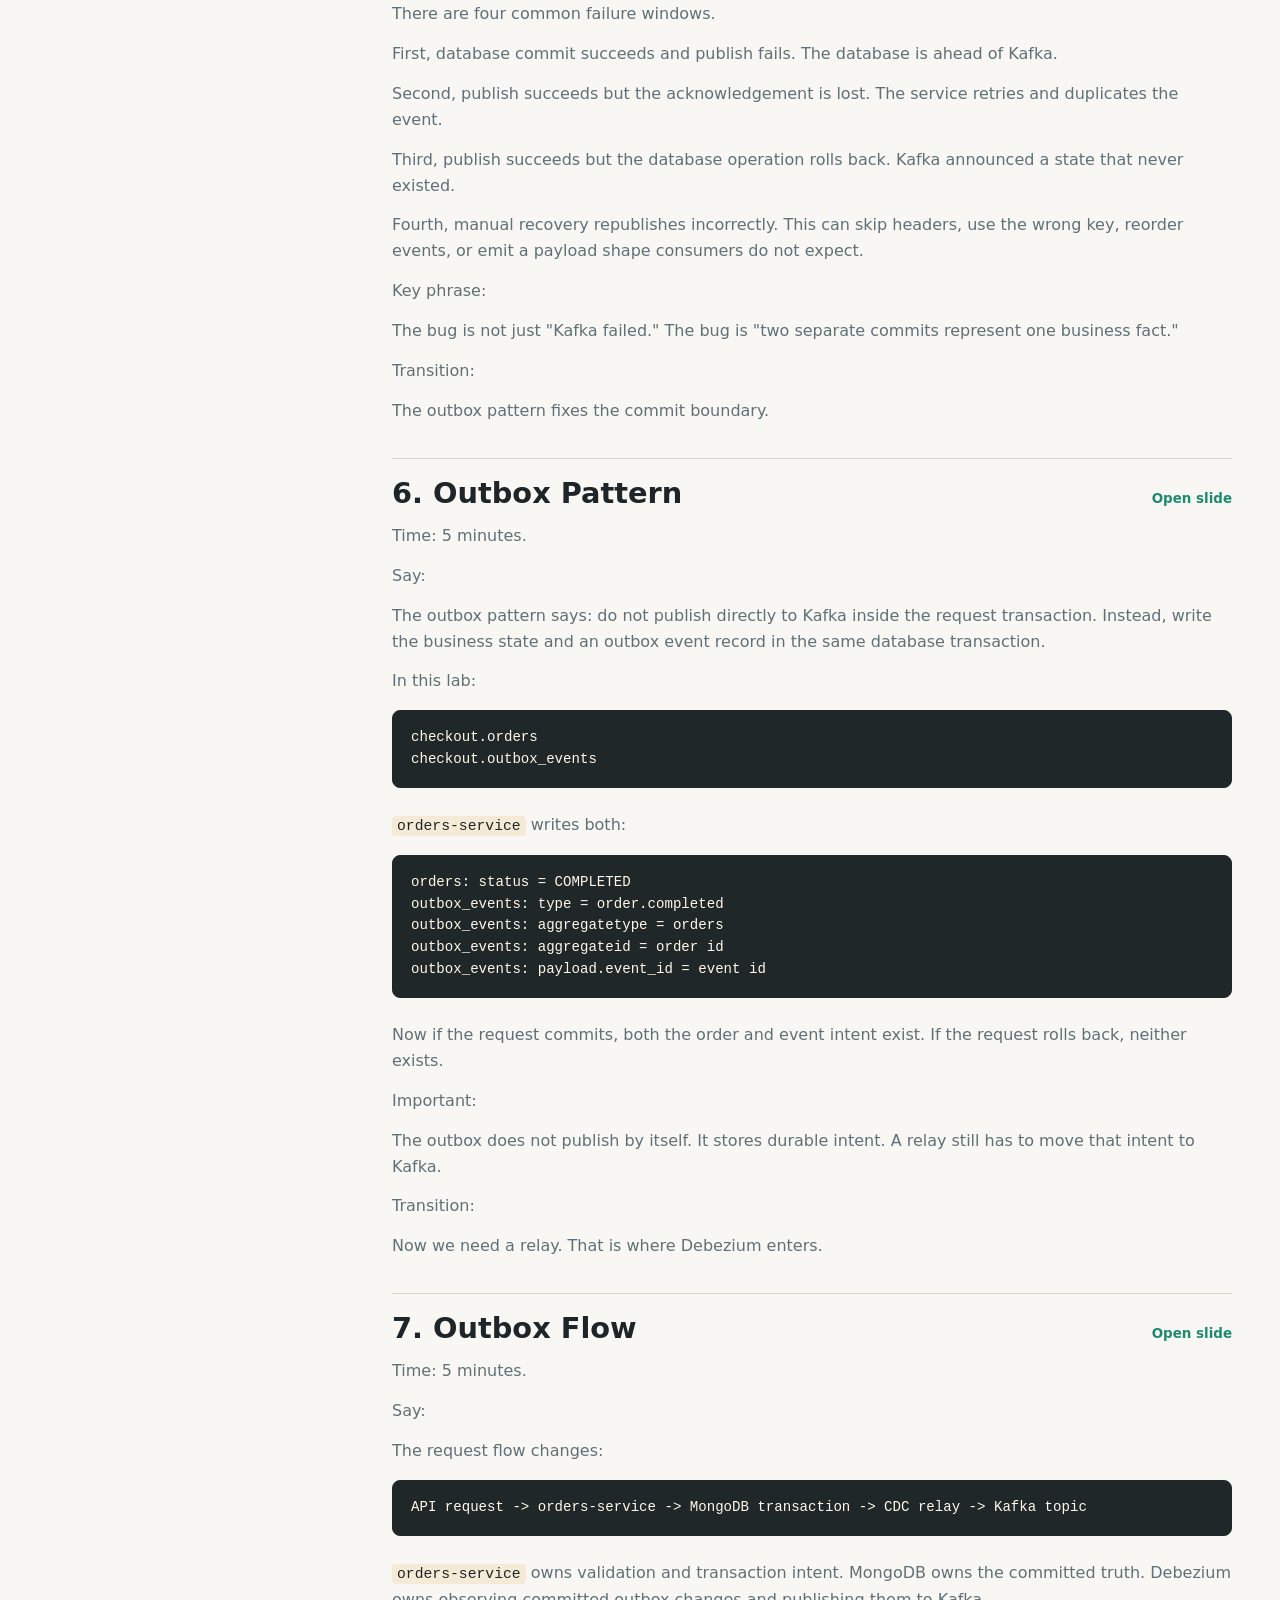
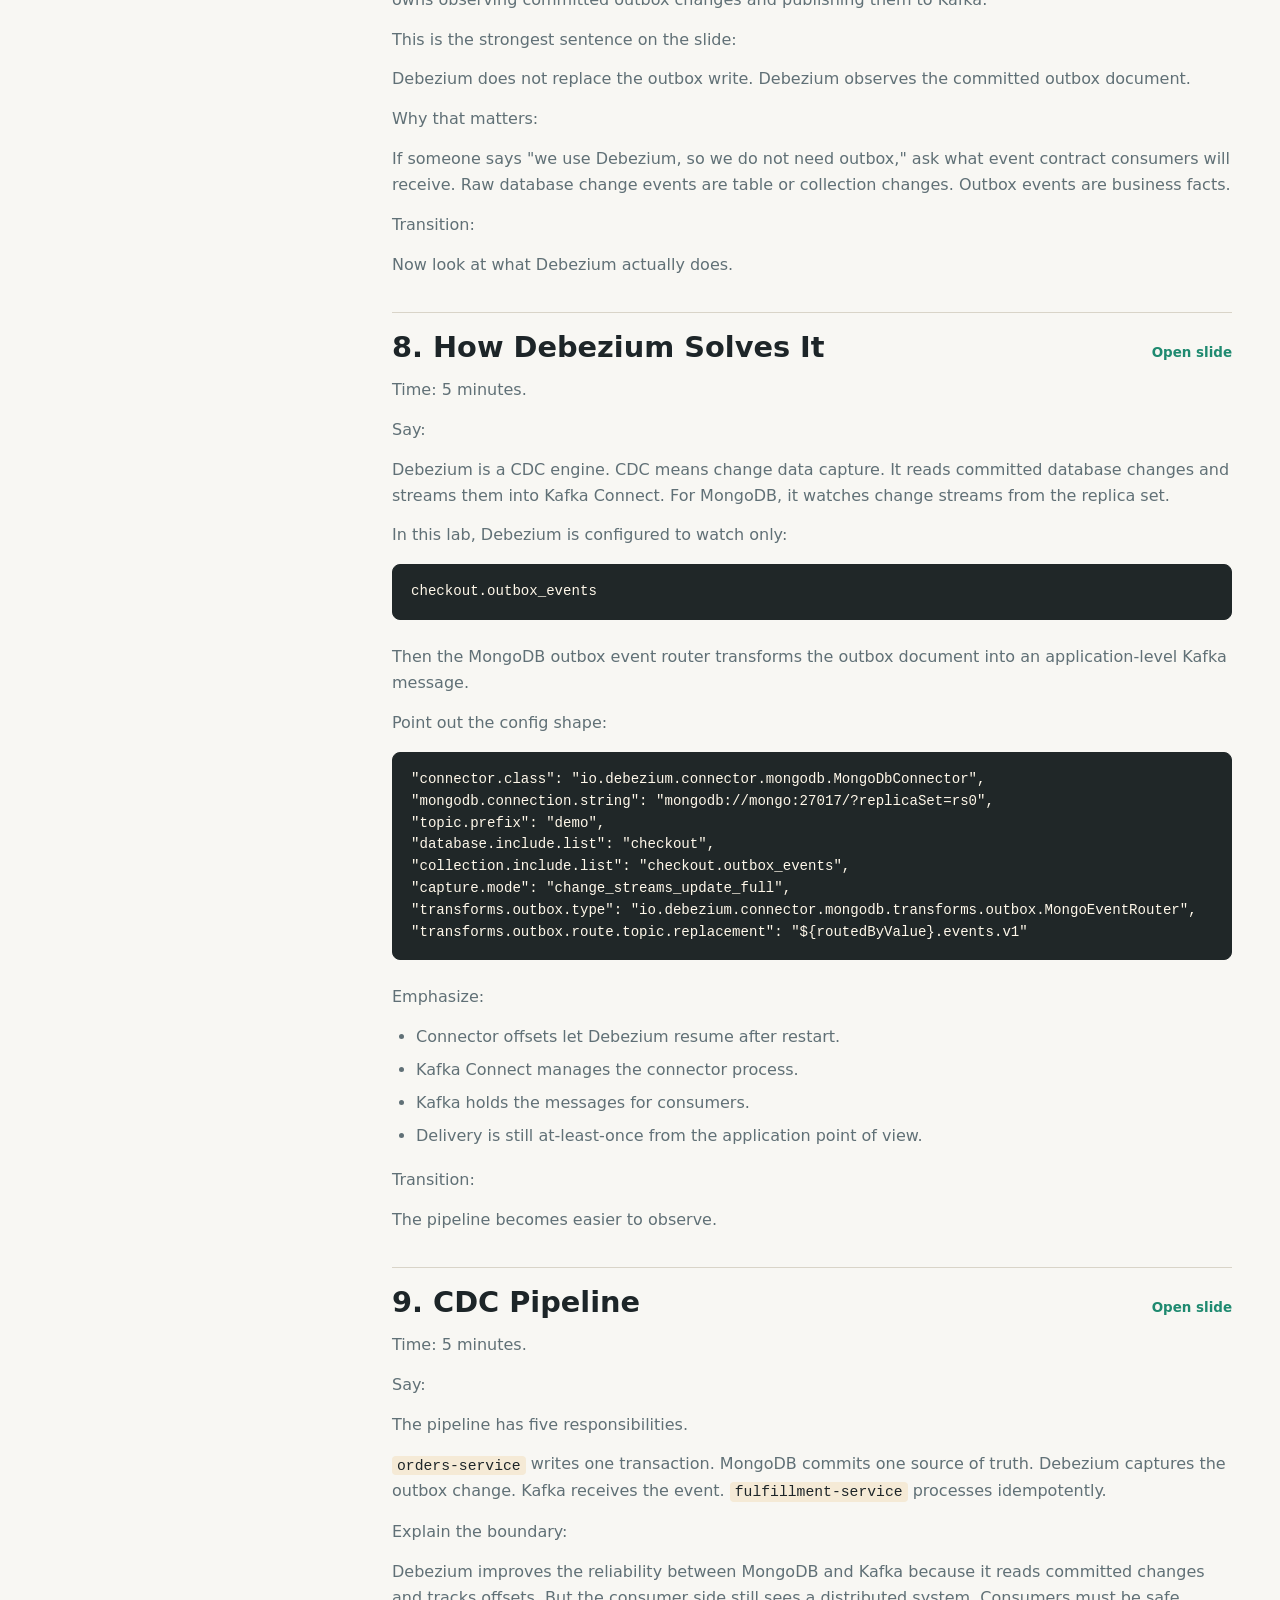
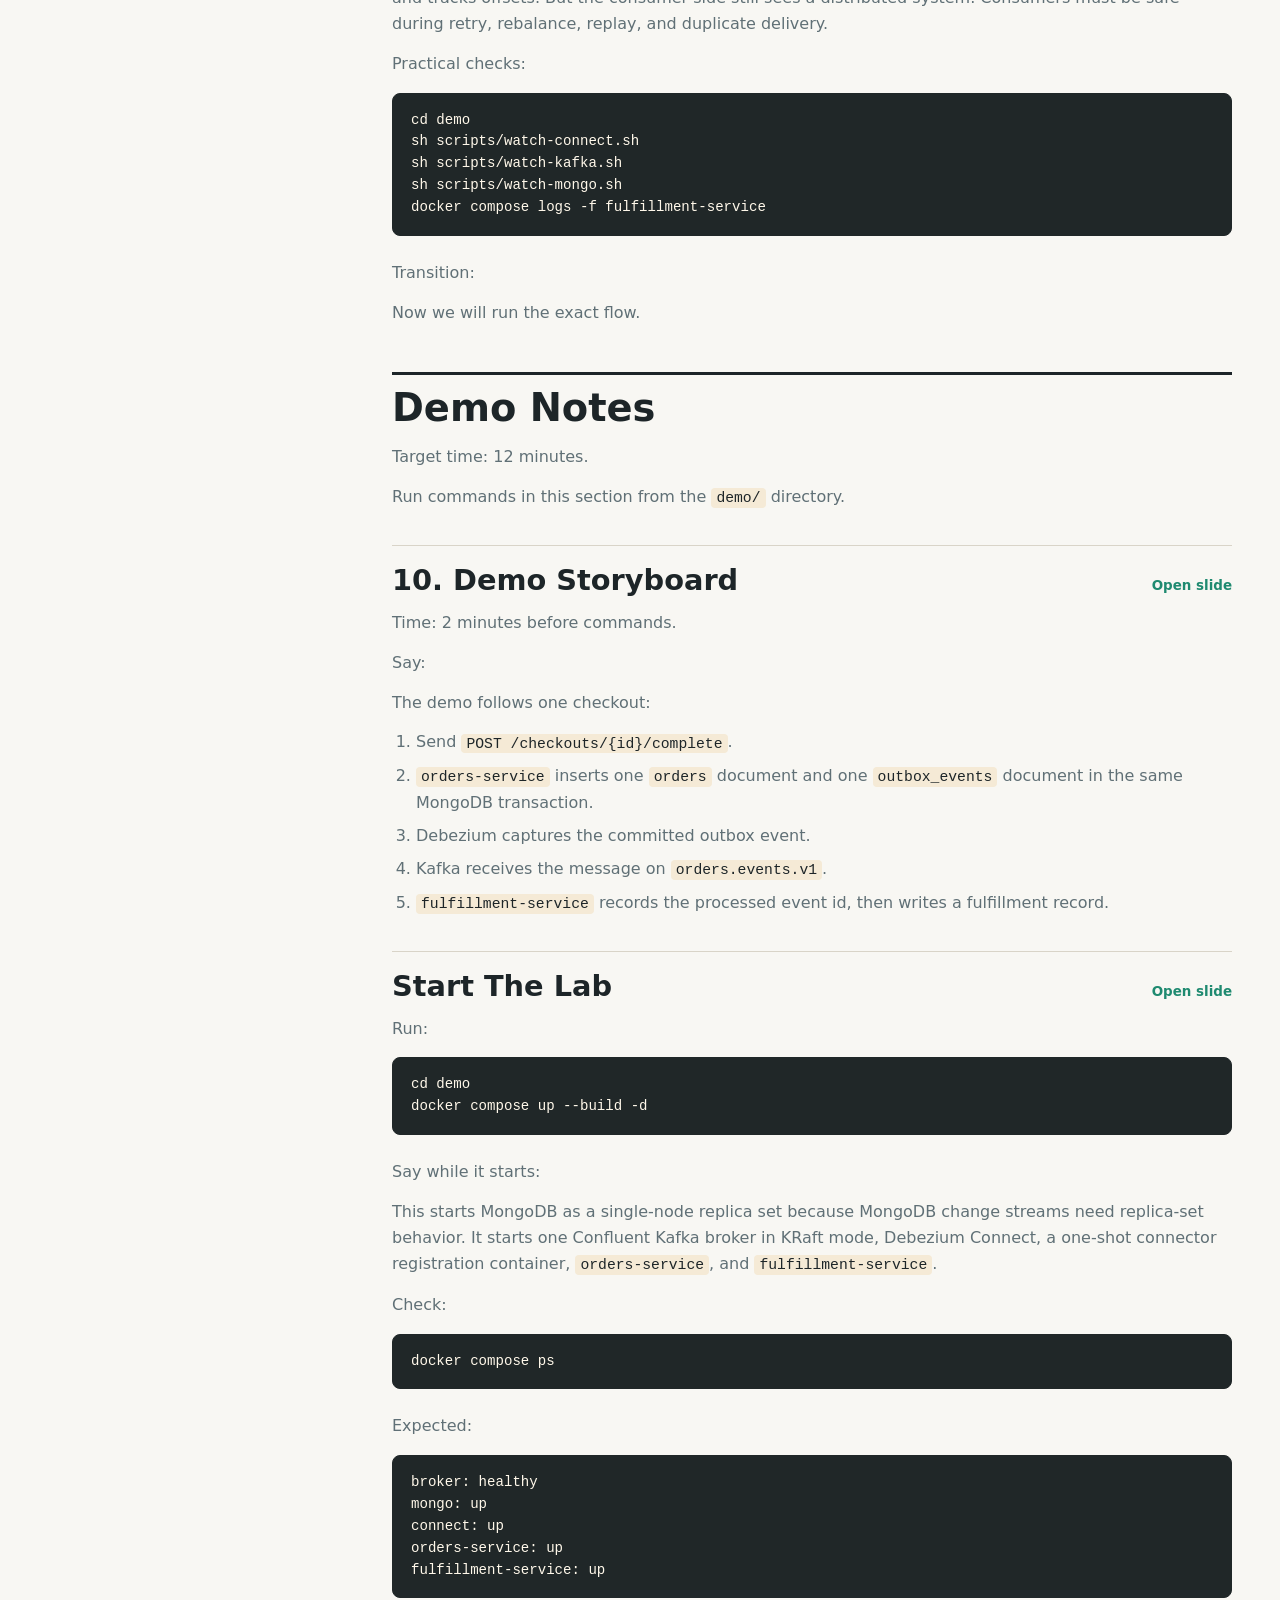
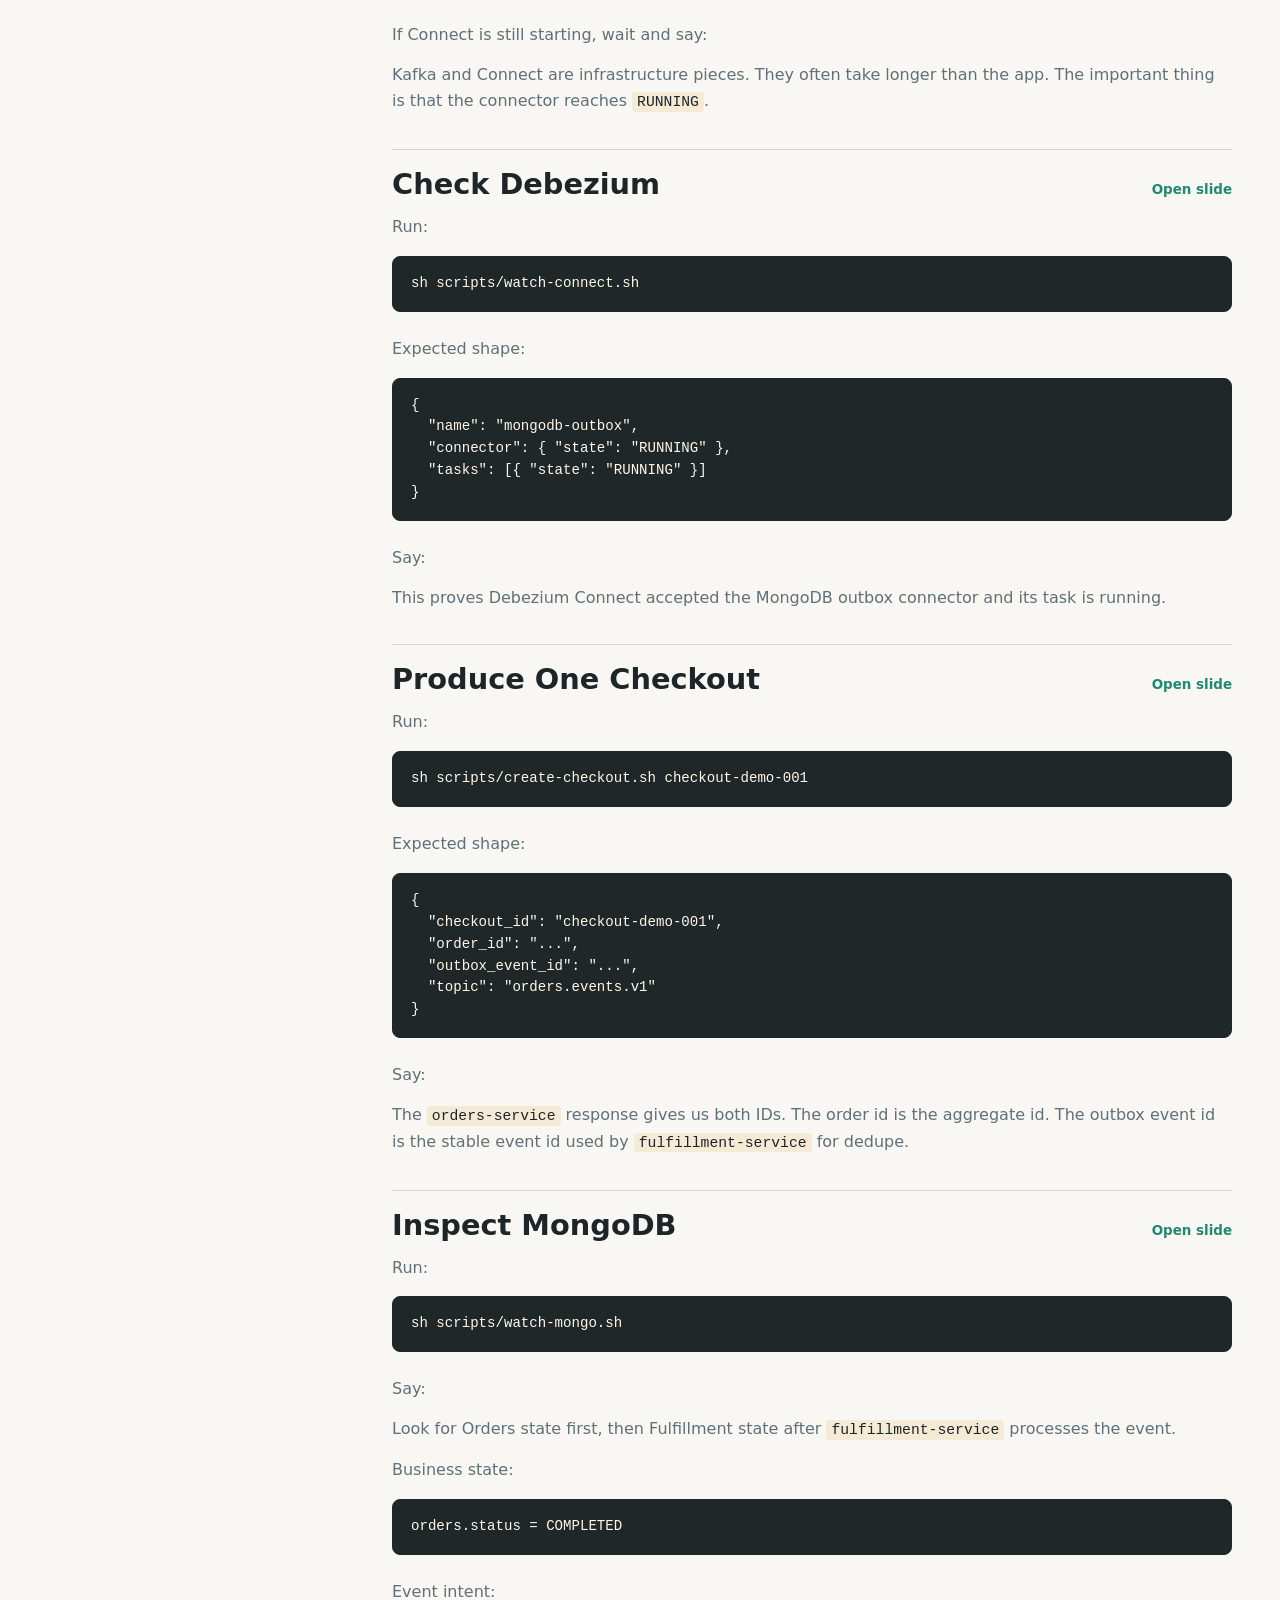
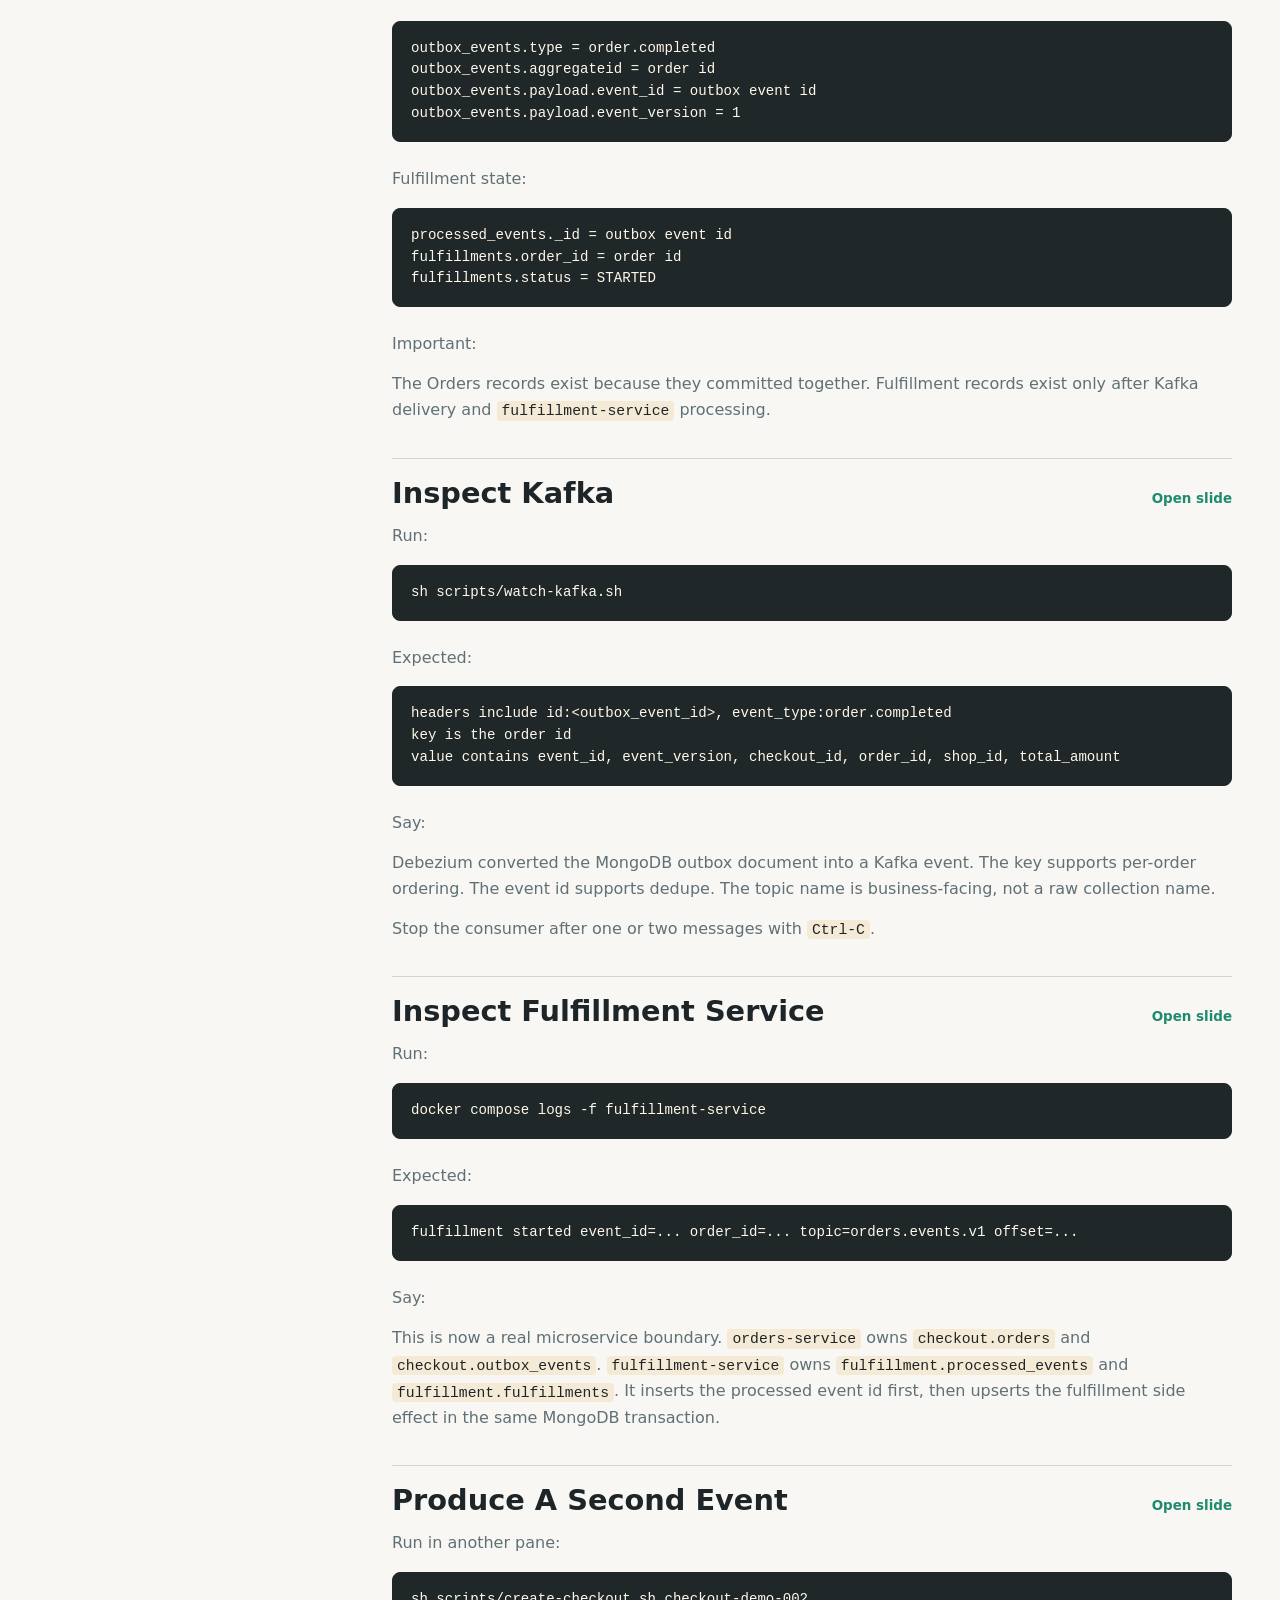
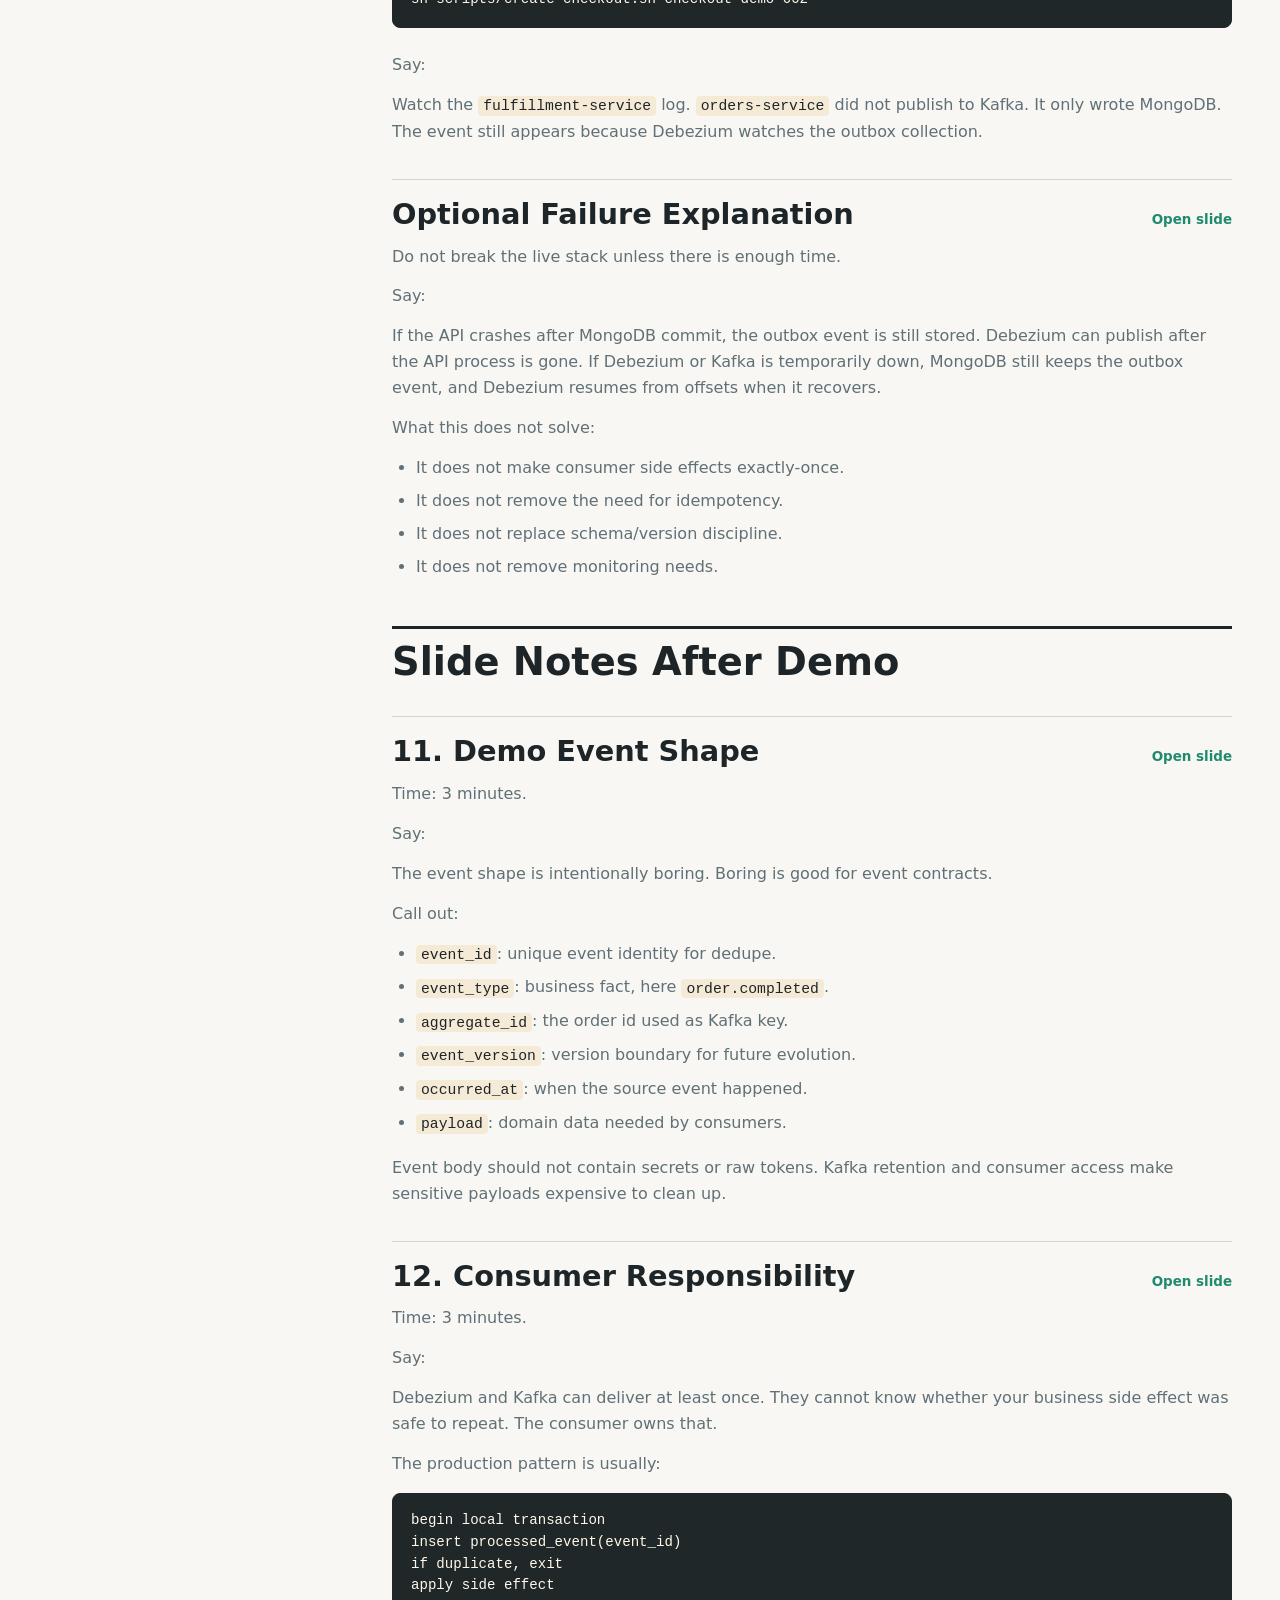
==== commit 27b085fa: "refactor: align demo service names" ====
--- a/presentation/speaker-notes.html
+++ b/presentation/speaker-notes.html
@@ -67,7 +67,7 @@
 <li><a class="depth-3" href="#produce-one-checkout">Produce One Checkout</a></li>
 <li><a class="depth-3" href="#inspect-mongodb">Inspect MongoDB</a></li>
 <li><a class="depth-3" href="#inspect-kafka">Inspect Kafka</a></li>
-<li><a class="depth-3" href="#inspect-fulfillment-consumer">Inspect Fulfillment Consumer</a></li>
+<li><a class="depth-3" href="#inspect-fulfillment-service">Inspect Fulfillment Service</a></li>
 <li><a class="depth-3" href="#produce-a-second-event">Produce A Second Event</a></li>
 <li><a class="depth-3" href="#optional-failure-explanation">Optional Failure Explanation</a></li>
 <li><a class="depth-2" href="#slide-notes-after-demo">Slide Notes After Demo</a></li>
@@ -114,7 +114,7 @@
 docker compose config
 go test ./...</code></pre>
 <p>Check that these host ports are free or be ready to explain the offset ports:</p>
-<pre><code class="language-text">orders-api: http://localhost:18080
+<pre><code class="language-text">orders-service: http://localhost:18080
 debezium-connect: http://localhost:18083
 kafka: localhost:19092
 mongodb: localhost:27018</code></pre>
@@ -122,7 +122,7 @@
 <pre><code class="language-sh"># pane 1: stack and logs
 cd demo
 docker compose up --build -d
-docker compose logs -f fulfillment-consumer</code></pre>
+docker compose logs -f fulfillment-service</code></pre>
 <pre><code class="language-sh"># pane 2: commands during demo
 cd demo
 sh scripts/watch-connect.sh
@@ -134,8 +134,8 @@
 <p>If network or image pulls are slow, use the storyboard slides and show the already committed files:</p>
 <pre><code class="language-sh">demo/docker-compose.yml
 demo/deploy/debezium/mongodb-outbox-connector.json
-demo/cmd/orders-api/main.go
-demo/cmd/fulfillment-consumer/main.go
+demo/cmd/orders-service/main.go
+demo/cmd/fulfillment-service/main.go
 demo/internal/orders/
 demo/internal/fulfillment/</code></pre>
 <h2 id="opening-script">Opening Script</h2>
@@ -146,15 +146,15 @@
 <div class="heading-row"><h3 id="1-intro-solving-the-dual-write-problem-with-debezium">1. Intro: Solving the Dual Write Problem with Debezium</h3><a class="slide-link" href="index.html#intro">Open slide</a></div>
 <p>Time: 3 minutes.</p>
 <p>Say:</p>
-<p>This deck has two parts. First, the reasoning: why dual writes fail and how the outbox pattern changes the consistency boundary. Second, the lab: <code>orders-api</code> writes an order and an outbox event into MongoDB, Debezium captures the outbox document, Kafka receives the event, and <code>fulfillment-consumer</code> processes it.</p>
+<p>This deck has two parts. First, the reasoning: why dual writes fail and how the outbox pattern changes the consistency boundary. Second, the lab: <code>orders-service</code> writes an order and an outbox event into MongoDB, Debezium captures the outbox document, Kafka receives the event, and <code>fulfillment-service</code> processes it.</p>
 <p>Point at the flow:</p>
-<pre><code class="language-text">orders-api -&gt; MongoDB -&gt; Debezium -&gt; Confluent Kafka -&gt; fulfillment-consumer</code></pre>
+<pre><code class="language-text">orders-service -&gt; MongoDB -&gt; Debezium -&gt; Confluent Kafka -&gt; fulfillment-service</code></pre>
 <p>Emphasize:</p>
 <ul>
 <li>MongoDB is the source of truth for the business state and event intent.</li>
 <li>Debezium is the relay from committed database changes to Kafka.</li>
 <li>Kafka is the fan-out and replay surface.</li>
-<li><code>fulfillment-consumer</code> still needs idempotency.</li>
+<li><code>fulfillment-service</code> still needs idempotency.</li>
 </ul>
 <p>Transition:</p>
 <p>Before the fix makes sense, we need to agree on the communication tradeoff.</p>
@@ -216,7 +216,7 @@
 <p>In this lab:</p>
 <pre><code class="language-text">checkout.orders
 checkout.outbox_events</code></pre>
-<p><code>orders-api</code> writes both:</p>
+<p><code>orders-service</code> writes both:</p>
 <pre><code class="language-text">orders: status = COMPLETED
 outbox_events: type = order.completed
 outbox_events: aggregatetype = orders
@@ -231,8 +231,8 @@
 <p>Time: 5 minutes.</p>
 <p>Say:</p>
 <p>The request flow changes:</p>
-<pre><code class="language-text">API request -&gt; orders-api -&gt; MongoDB transaction -&gt; CDC relay -&gt; Kafka topic</code></pre>
-<p><code>orders-api</code> owns validation and transaction intent. MongoDB owns the committed truth. Debezium owns observing committed outbox changes and publishing them to Kafka.</p>
+<pre><code class="language-text">API request -&gt; orders-service -&gt; MongoDB transaction -&gt; CDC relay -&gt; Kafka topic</code></pre>
+<p><code>orders-service</code> owns validation and transaction intent. MongoDB owns the committed truth. Debezium owns observing committed outbox changes and publishing them to Kafka.</p>
 <p>This is the strongest sentence on the slide:</p>
 <p>Debezium does not replace the outbox write. Debezium observes the committed outbox document.</p>
 <p>Why that matters:</p>
@@ -268,7 +268,7 @@
 <p>Time: 5 minutes.</p>
 <p>Say:</p>
 <p>The pipeline has five responsibilities.</p>
-<p><code>orders-api</code> writes one transaction. MongoDB commits one source of truth. Debezium captures the outbox change. Kafka receives the event. <code>fulfillment-consumer</code> processes idempotently.</p>
+<p><code>orders-service</code> writes one transaction. MongoDB commits one source of truth. Debezium captures the outbox change. Kafka receives the event. <code>fulfillment-service</code> processes idempotently.</p>
 <p>Explain the boundary:</p>
 <p>Debezium improves the reliability between MongoDB and Kafka because it reads committed changes and tracks offsets. But the consumer side still sees a distributed system. Consumers must be safe during retry, rebalance, replay, and duplicate delivery.</p>
 <p>Practical checks:</p>
@@ -276,7 +276,7 @@
 sh scripts/watch-connect.sh
 sh scripts/watch-kafka.sh
 sh scripts/watch-mongo.sh
-docker compose logs -f fulfillment-consumer</code></pre>
+docker compose logs -f fulfillment-service</code></pre>
 <p>Transition:</p>
 <p>Now we will run the exact flow.</p>
 <h2 id="demo-notes">Demo Notes</h2>
@@ -288,25 +288,25 @@
 <p>The demo follows one checkout:</p>
 <ol>
 <li>Send <code>POST /checkouts/{id}/complete</code>.</li>
-<li><code>orders-api</code> inserts one <code>orders</code> document and one <code>outbox_events</code> document in the same MongoDB transaction.</li>
+<li><code>orders-service</code> inserts one <code>orders</code> document and one <code>outbox_events</code> document in the same MongoDB transaction.</li>
 <li>Debezium captures the committed outbox event.</li>
 <li>Kafka receives the message on <code>orders.events.v1</code>.</li>
-<li><code>fulfillment-consumer</code> records the processed event id, then writes a fulfillment record.</li>
+<li><code>fulfillment-service</code> records the processed event id, then writes a fulfillment record.</li>
 </ol>
 <div class="heading-row"><h3 id="start-the-lab">Start The Lab</h3><a class="slide-link" href="index.html#run-lab">Open slide</a></div>
 <p>Run:</p>
 <pre><code class="language-sh">cd demo
 docker compose up --build -d</code></pre>
 <p>Say while it starts:</p>
-<p>This starts MongoDB as a single-node replica set because MongoDB change streams need replica-set behavior. It starts one Confluent Kafka broker in KRaft mode, Debezium Connect, a one-shot connector registration container, <code>orders-api</code>, and <code>fulfillment-consumer</code>.</p>
+<p>This starts MongoDB as a single-node replica set because MongoDB change streams need replica-set behavior. It starts one Confluent Kafka broker in KRaft mode, Debezium Connect, a one-shot connector registration container, <code>orders-service</code>, and <code>fulfillment-service</code>.</p>
 <p>Check:</p>
 <pre><code class="language-sh">docker compose ps</code></pre>
 <p>Expected:</p>
 <pre><code class="language-text">broker: healthy
 mongo: up
 connect: up
-orders-api: up
-fulfillment-consumer: up</code></pre>
+orders-service: up
+fulfillment-service: up</code></pre>
 <p>If Connect is still starting, wait and say:</p>
 <p>Kafka and Connect are infrastructure pieces. They often take longer than the app. The important thing is that the connector reaches <code>RUNNING</code>.</p>
 <div class="heading-row"><h3 id="check-debezium">Check Debezium</h3><a class="slide-link" href="index.html#run-lab">Open slide</a></div>
@@ -331,12 +331,12 @@
   &quot;topic&quot;: &quot;orders.events.v1&quot;
 }</code></pre>
 <p>Say:</p>
-<p>The <code>orders-api</code> response gives us both IDs. The order id is the aggregate id. The outbox event id is the stable event id used by <code>fulfillment-consumer</code> for dedupe.</p>
+<p>The <code>orders-service</code> response gives us both IDs. The order id is the aggregate id. The outbox event id is the stable event id used by <code>fulfillment-service</code> for dedupe.</p>
 <div class="heading-row"><h3 id="inspect-mongodb">Inspect MongoDB</h3><a class="slide-link" href="index.html#run-lab">Open slide</a></div>
 <p>Run:</p>
 <pre><code class="language-sh">sh scripts/watch-mongo.sh</code></pre>
 <p>Say:</p>
-<p>Look for Orders state first, then Fulfillment state after <code>fulfillment-consumer</code> processes the event.</p>
+<p>Look for Orders state first, then Fulfillment state after <code>fulfillment-service</code> processes the event.</p>
 <p>Business state:</p>
 <pre><code class="language-text">orders.status = COMPLETED</code></pre>
 <p>Event intent:</p>
@@ -349,7 +349,7 @@
 fulfillments.order_id = order id
 fulfillments.status = STARTED</code></pre>
 <p>Important:</p>
-<p>The Orders records exist because they committed together. Fulfillment records exist only after Kafka delivery and <code>fulfillment-consumer</code> processing.</p>
+<p>The Orders records exist because they committed together. Fulfillment records exist only after Kafka delivery and <code>fulfillment-service</code> processing.</p>
 <div class="heading-row"><h3 id="inspect-kafka">Inspect Kafka</h3><a class="slide-link" href="index.html#run-lab">Open slide</a></div>
 <p>Run:</p>
 <pre><code class="language-sh">sh scripts/watch-kafka.sh</code></pre>
@@ -360,18 +360,18 @@
 <p>Say:</p>
 <p>Debezium converted the MongoDB outbox document into a Kafka event. The key supports per-order ordering. The event id supports dedupe. The topic name is business-facing, not a raw collection name.</p>
 <p>Stop the consumer after one or two messages with <code>Ctrl-C</code>.</p>
-<div class="heading-row"><h3 id="inspect-fulfillment-consumer">Inspect Fulfillment Consumer</h3><a class="slide-link" href="index.html#run-lab">Open slide</a></div>
-<p>Run:</p>
-<pre><code class="language-sh">docker compose logs -f fulfillment-consumer</code></pre>
+<div class="heading-row"><h3 id="inspect-fulfillment-service">Inspect Fulfillment Service</h3><a class="slide-link" href="index.html#run-lab">Open slide</a></div>
+<p>Run:</p>
+<pre><code class="language-sh">docker compose logs -f fulfillment-service</code></pre>
 <p>Expected:</p>
 <pre><code class="language-text">fulfillment started event_id=... order_id=... topic=orders.events.v1 offset=...</code></pre>
 <p>Say:</p>
-<p>This is now a real microservice boundary. <code>orders-api</code> owns <code>checkout.orders</code> and <code>checkout.outbox_events</code>. <code>fulfillment-consumer</code> owns <code>fulfillment.processed_events</code> and <code>fulfillment.fulfillments</code>. It inserts the processed event id first, then upserts the fulfillment side effect in the same MongoDB transaction.</p>
+<p>This is now a real microservice boundary. <code>orders-service</code> owns <code>checkout.orders</code> and <code>checkout.outbox_events</code>. <code>fulfillment-service</code> owns <code>fulfillment.processed_events</code> and <code>fulfillment.fulfillments</code>. It inserts the processed event id first, then upserts the fulfillment side effect in the same MongoDB transaction.</p>
 <div class="heading-row"><h3 id="produce-a-second-event">Produce A Second Event</h3><a class="slide-link" href="index.html#run-lab">Open slide</a></div>
 <p>Run in another pane:</p>
 <pre><code class="language-sh">sh scripts/create-checkout.sh checkout-demo-002</code></pre>
 <p>Say:</p>
-<p>Watch the <code>fulfillment-consumer</code> log. <code>orders-api</code> did not publish to Kafka. It only wrote MongoDB. The event still appears because Debezium watches the outbox collection.</p>
+<p>Watch the <code>fulfillment-service</code> log. <code>orders-service</code> did not publish to Kafka. It only wrote MongoDB. The event still appears because Debezium watches the outbox collection.</p>
 <div class="heading-row"><h3 id="optional-failure-explanation">Optional Failure Explanation</h3><a class="slide-link" href="index.html#run-lab">Open slide</a></div>
 <p>Do not break the live stack unless there is enough time.</p>
 <p>Say:</p>
@@ -408,7 +408,7 @@
 if duplicate, exit
 apply side effect
 commit local transaction</code></pre>
-<p>In this demo <code>fulfillment-consumer</code> uses MongoDB collections for the inbox pattern: <code>processed_events</code> for idempotency and <code>fulfillments</code> for the side effect. A duplicate event id becomes a no-op, while a new event upserts one fulfillment per <code>order_id</code>.</p>
+<p>In this demo <code>fulfillment-service</code> uses MongoDB collections for the inbox pattern: <code>processed_events</code> for idempotency and <code>fulfillments</code> for the side effect. A duplicate event id becomes a no-op, while a new event upserts one fulfillment per <code>order_id</code>.</p>
 <div class="heading-row"><h3 id="13-run-lab">13. Run Lab</h3><a class="slide-link" href="index.html#run-lab">Open slide</a></div>
 <p>Time: 2 minutes if already demoed, 8 minutes if not.</p>
 <p>Say:</p>
@@ -418,7 +418,7 @@
 <li><code>watch-connect.sh</code> monitors Debezium connector state.</li>
 <li><code>watch-kafka.sh</code> monitors messages.</li>
 <li><code>watch-mongo.sh</code> monitors Orders and Fulfillment database state.</li>
-<li><code>docker compose logs -f fulfillment-consumer</code> monitors Fulfillment consumer behavior.</li>
+<li><code>docker compose logs -f fulfillment-service</code> monitors Fulfillment service behavior.</li>
 </ul>
 <div class="heading-row"><h3 id="14-lessons-learned">14. Lessons Learned</h3><a class="slide-link" href="index.html#lessons-learned">Open slide</a></div>
 <p>Time: 4 minutes.</p>
@@ -475,7 +475,7 @@
 sh scripts/create-checkout.sh checkout-demo-001
 sh scripts/watch-mongo.sh
 sh scripts/watch-kafka.sh
-docker compose logs -f fulfillment-consumer</code></pre>
+docker compose logs -f fulfillment-service</code></pre>
 <p>Close with:</p>
 <p>The implementation details can vary, but the invariant must not: one business fact should have one durable commit boundary before it enters Kafka.</p>
 
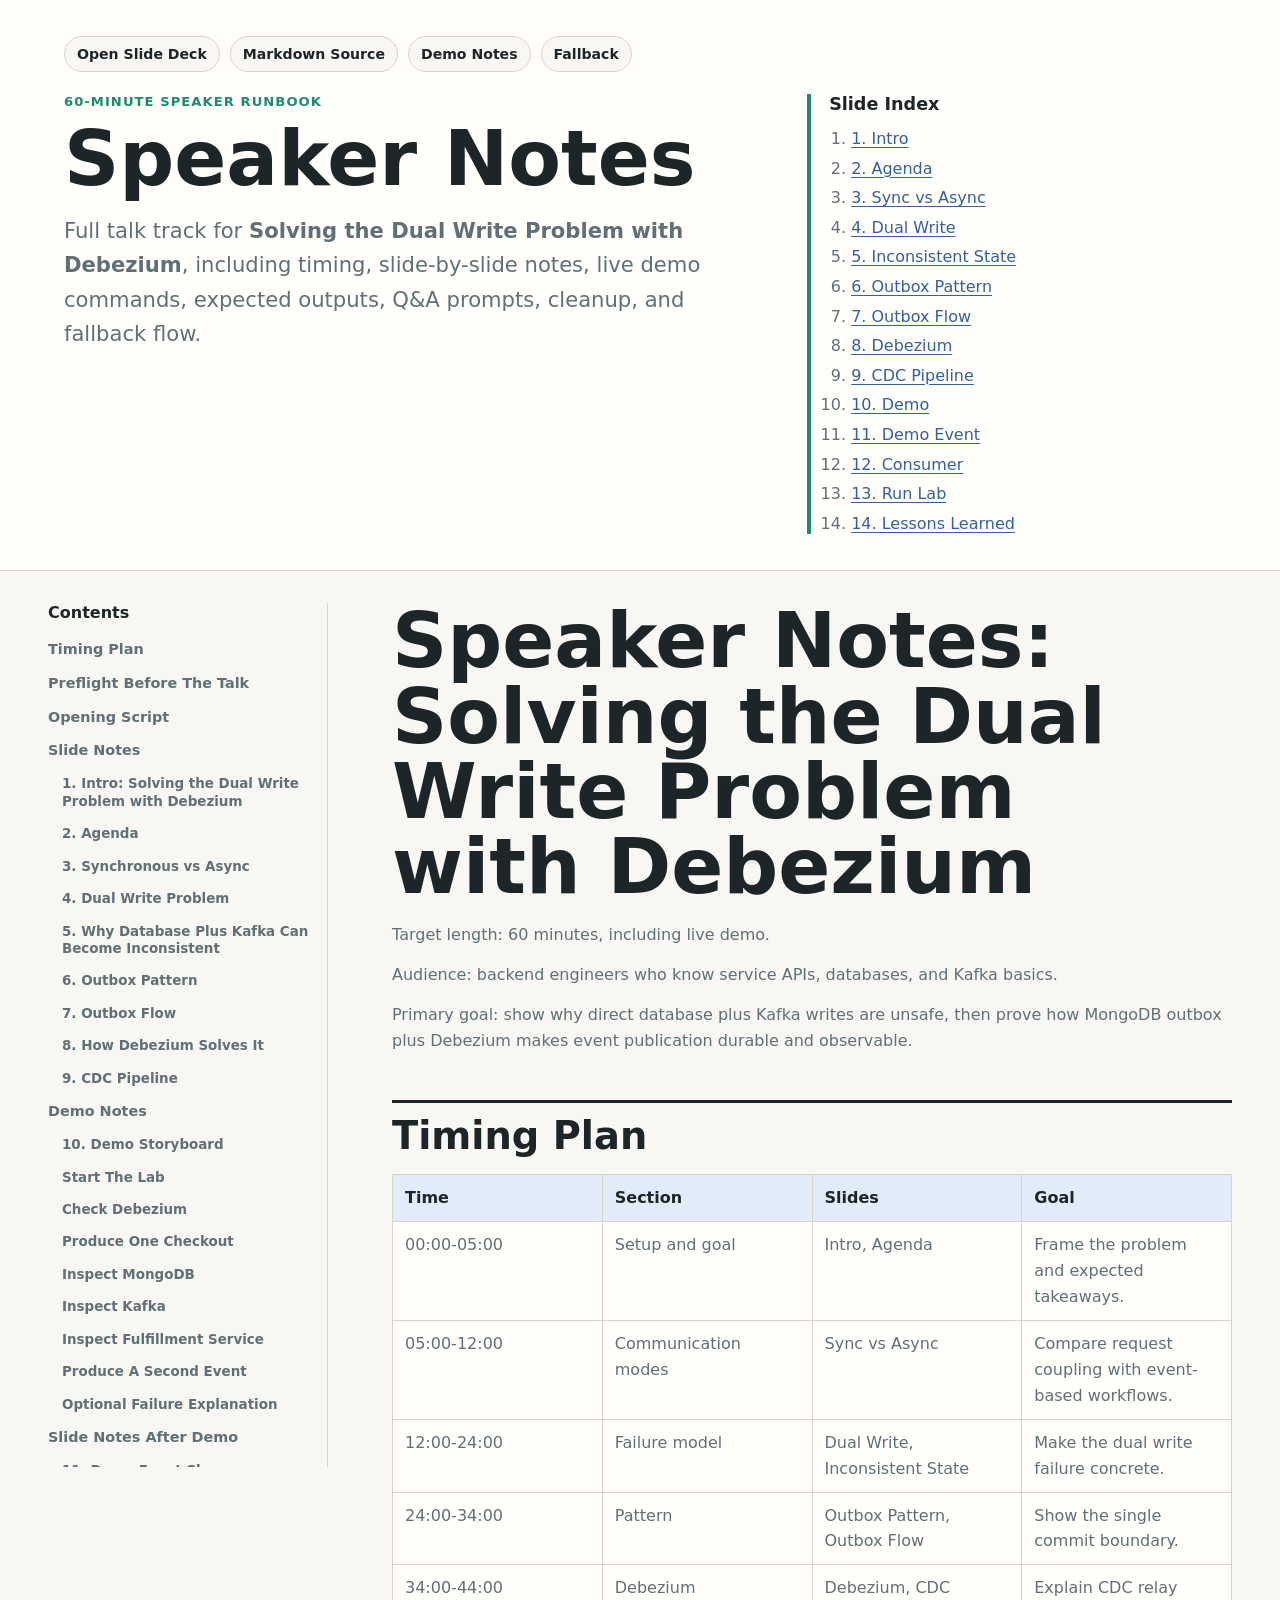
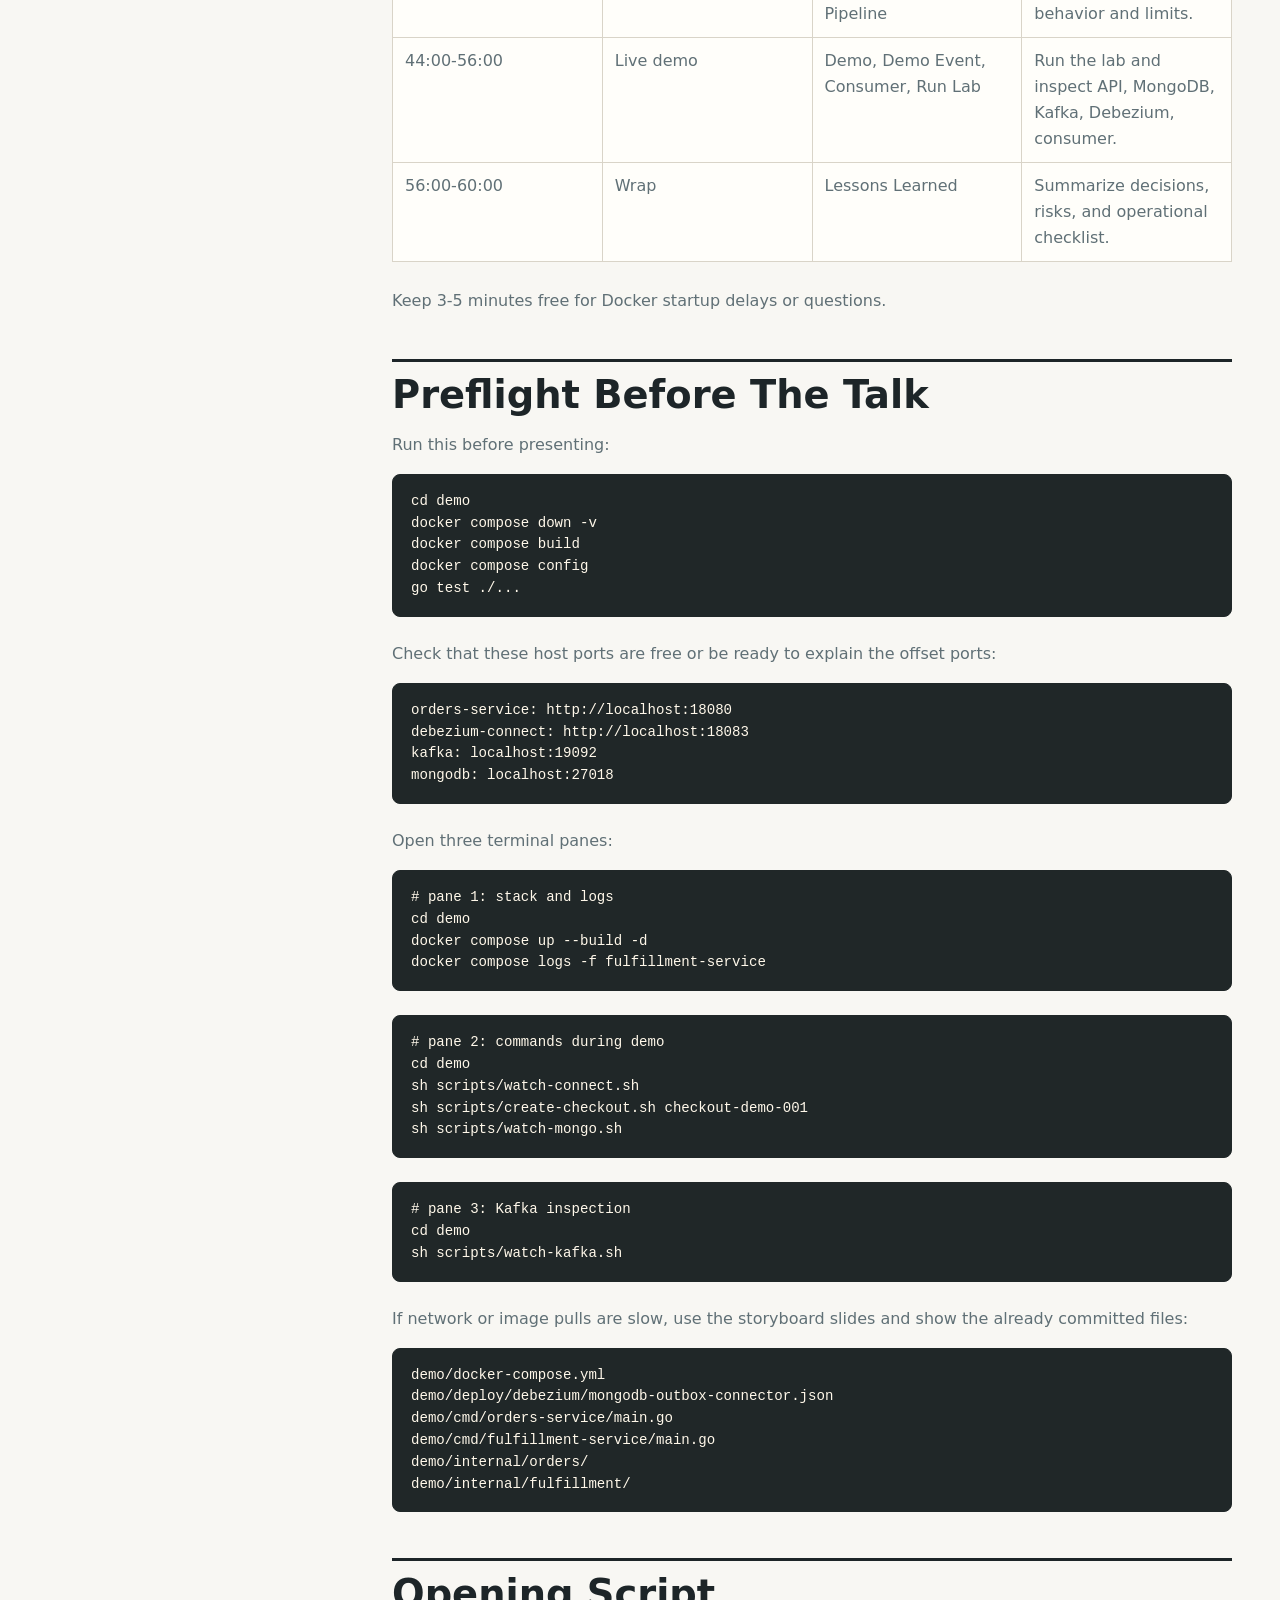
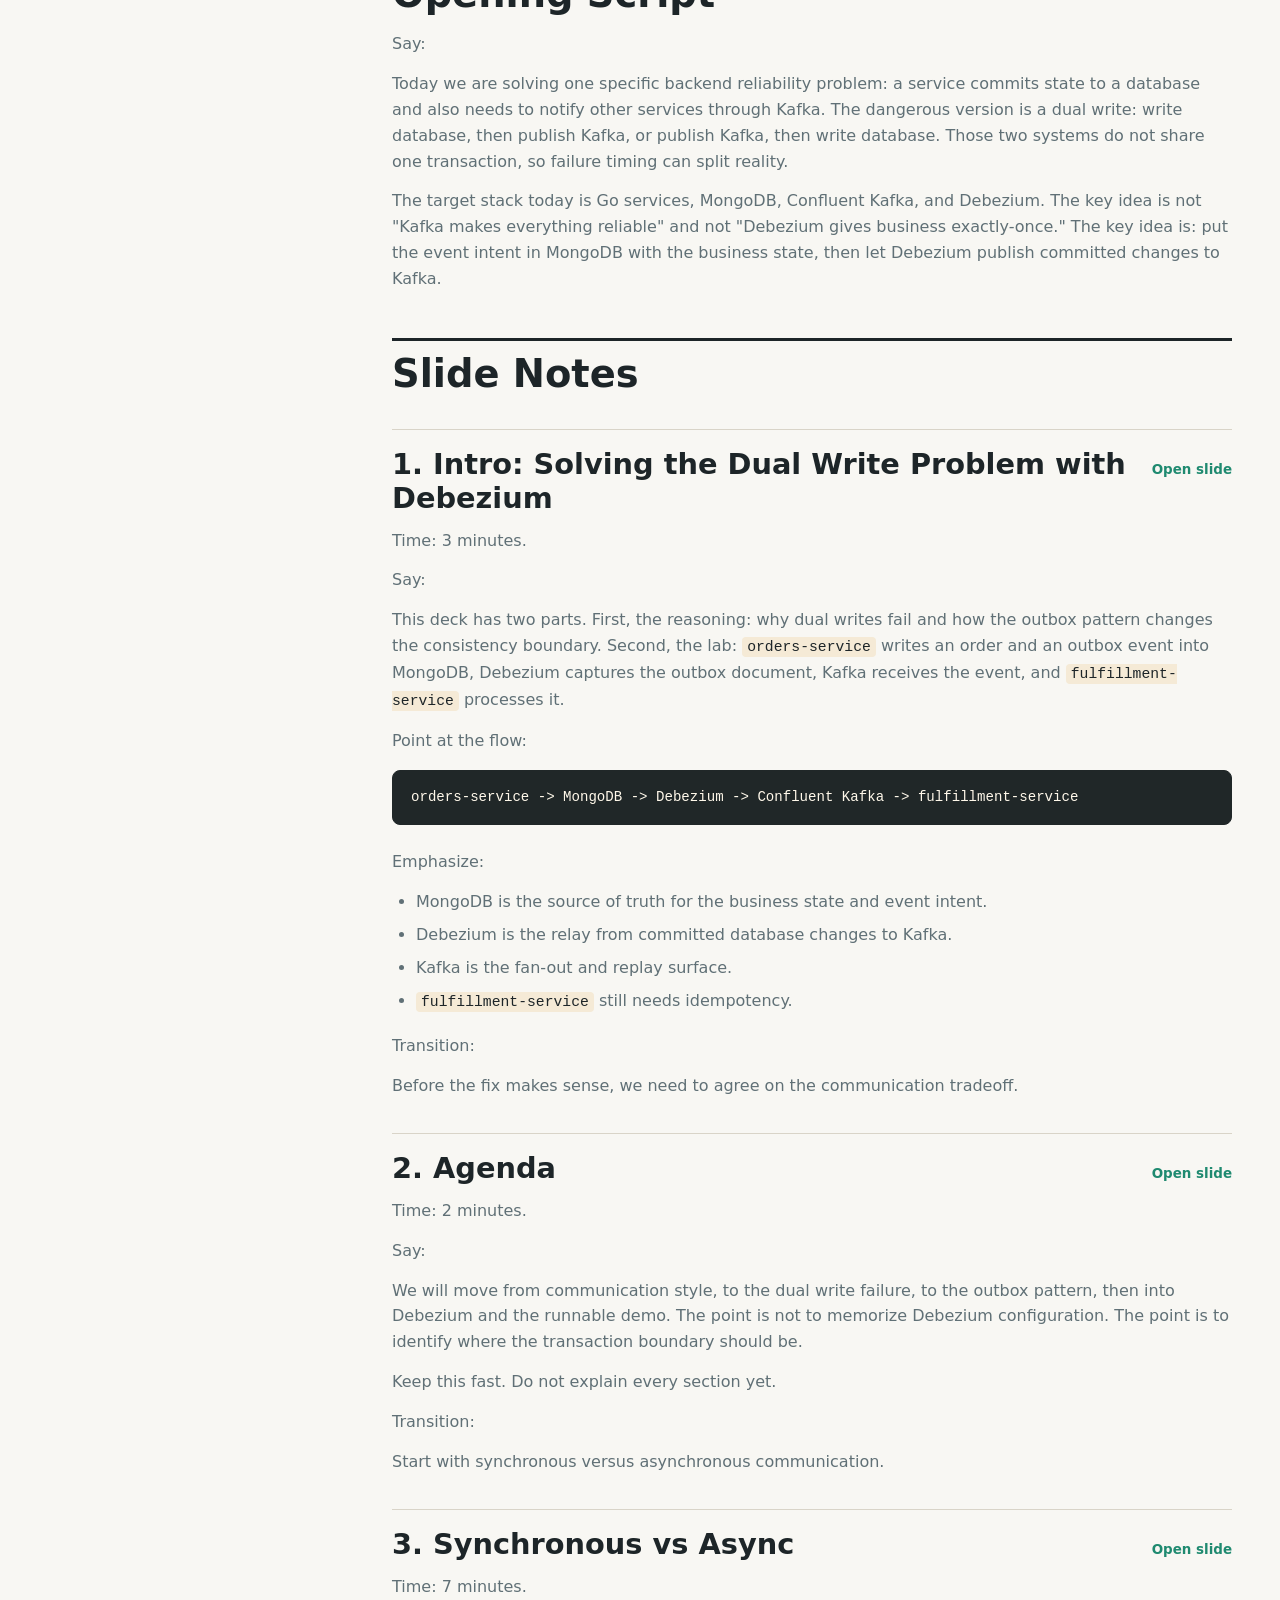
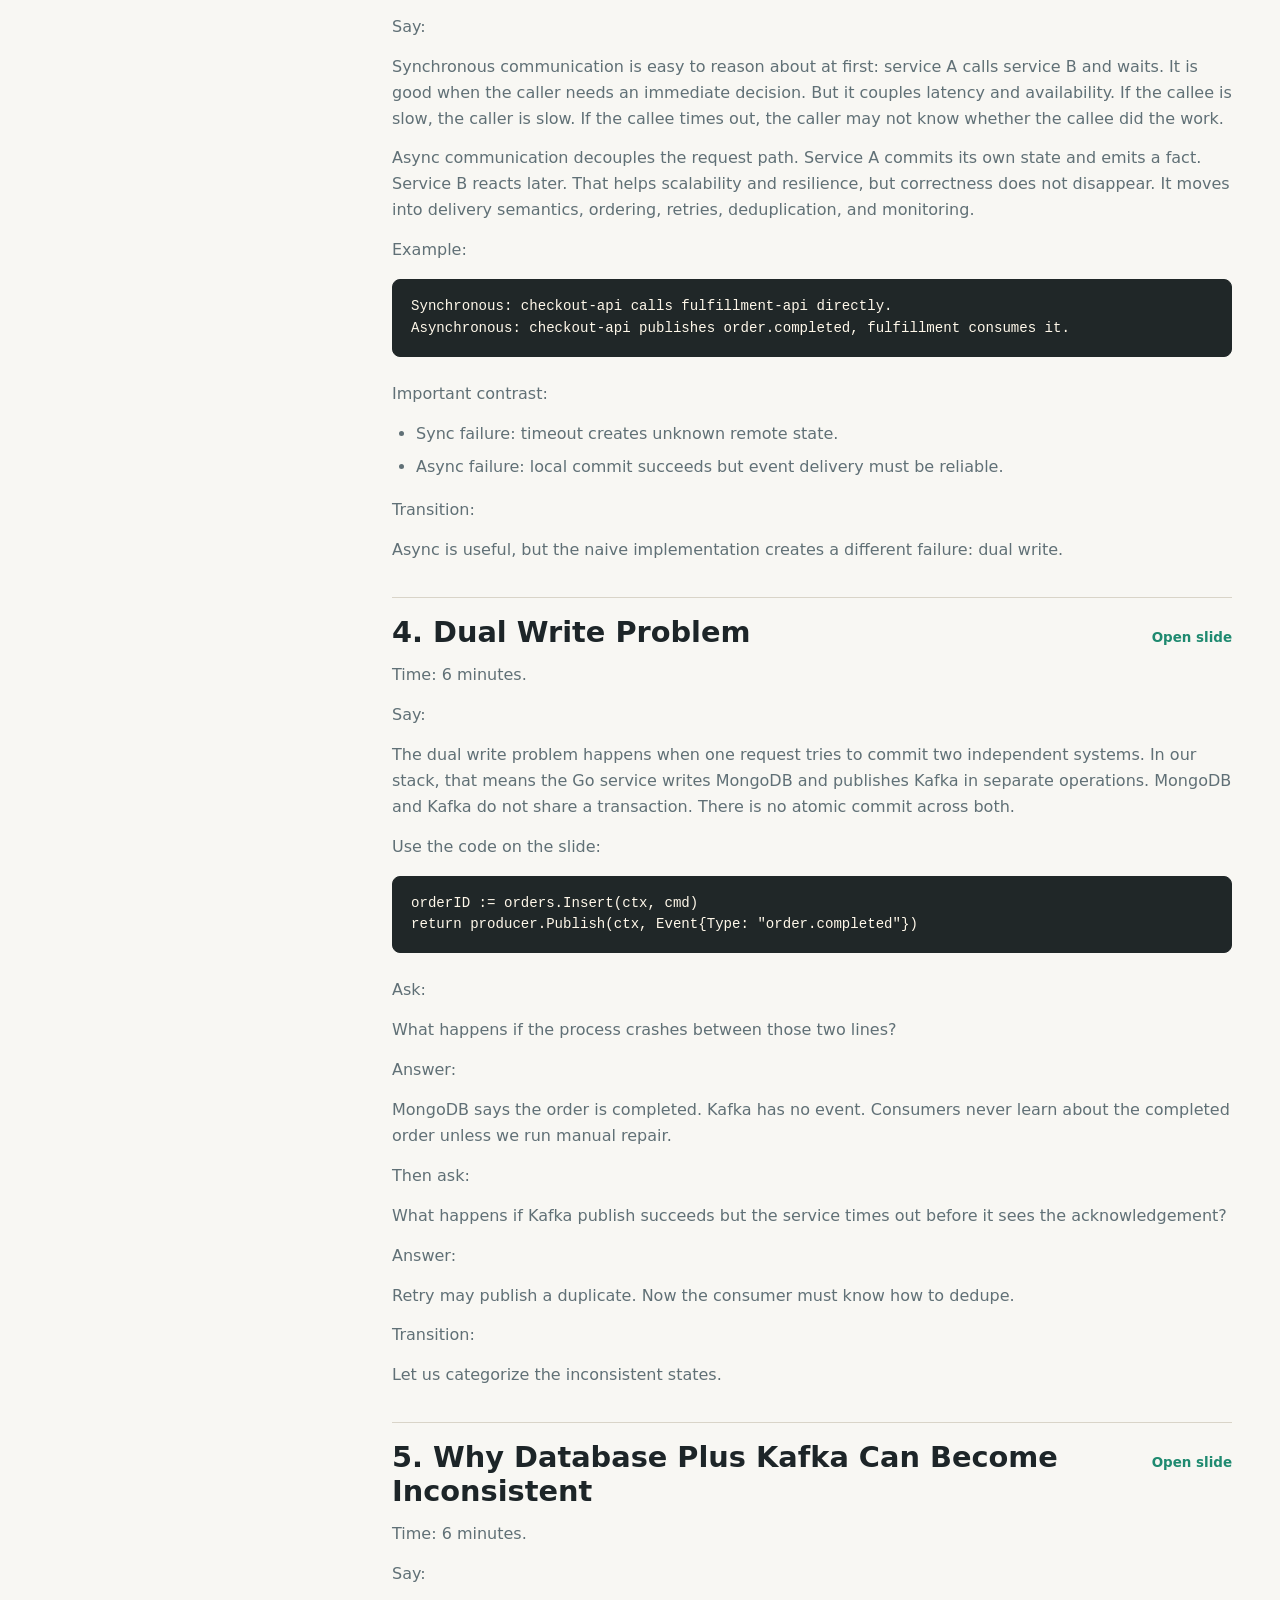
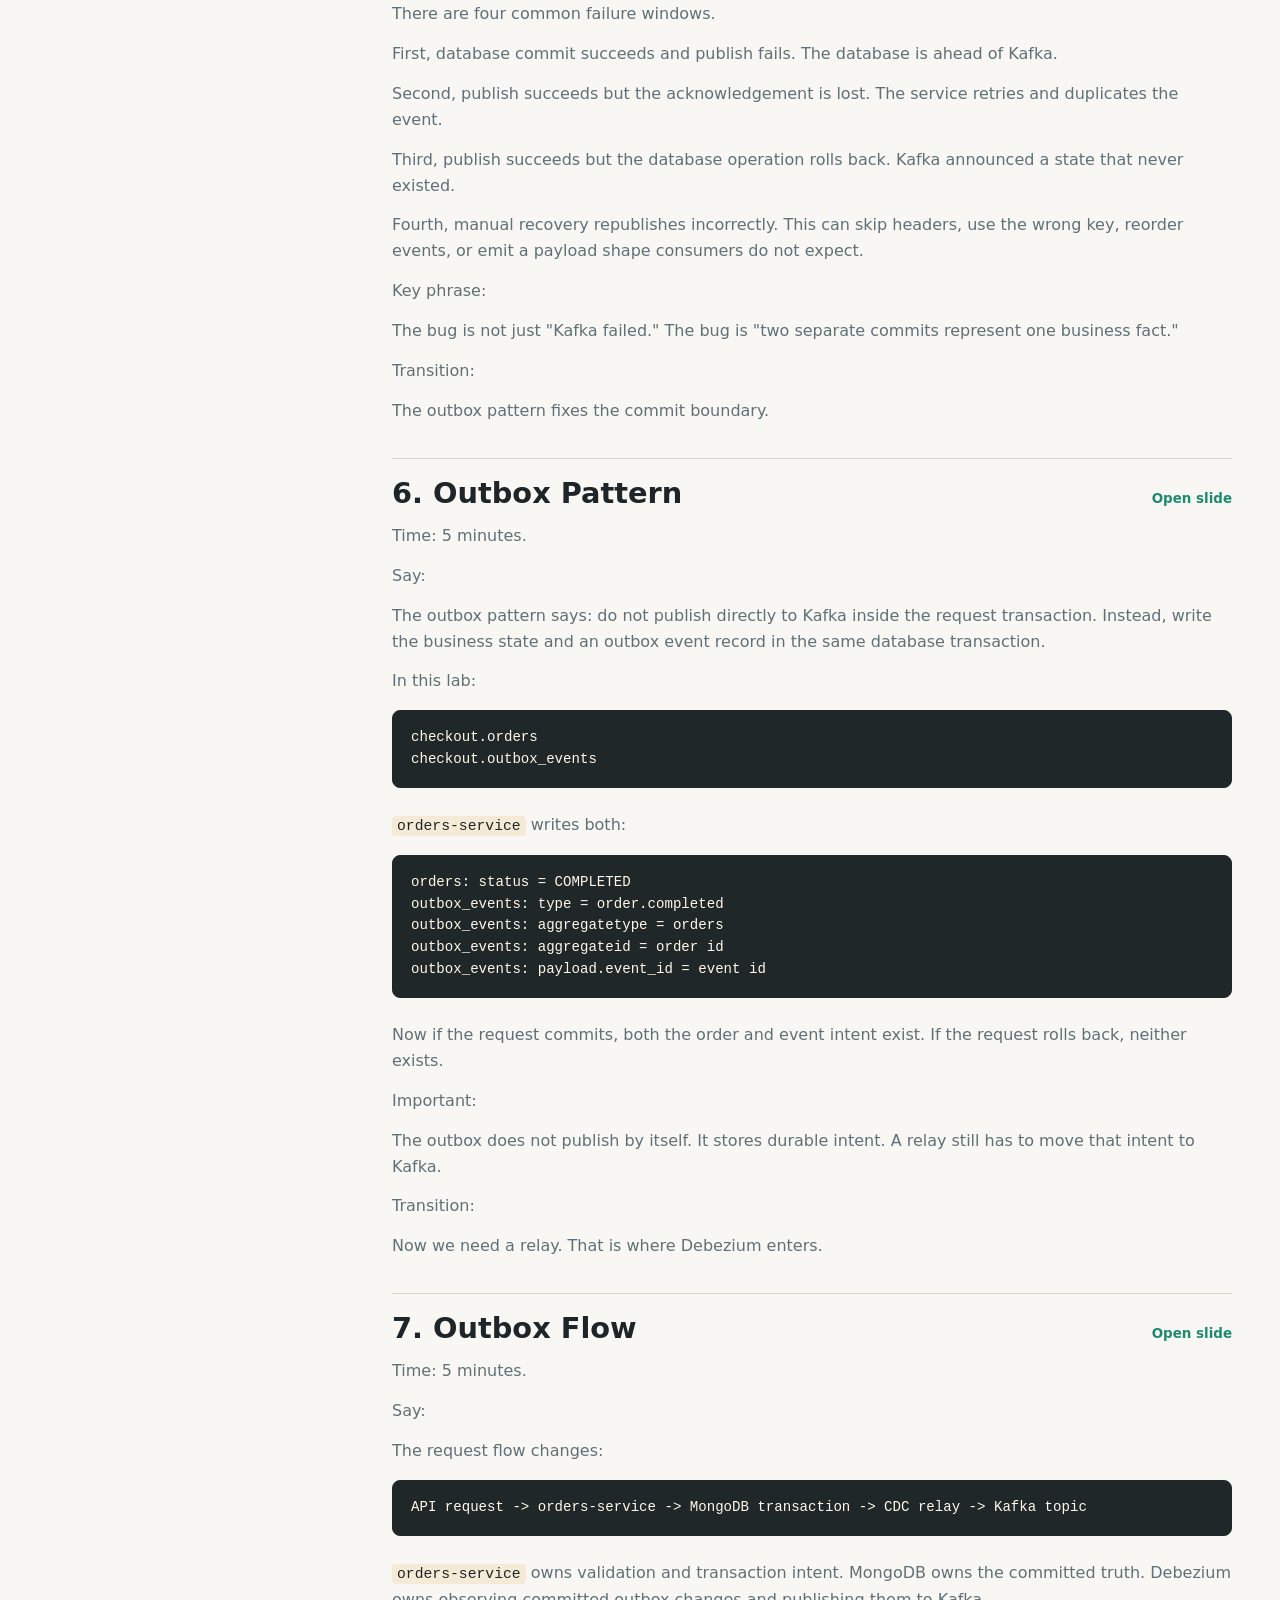
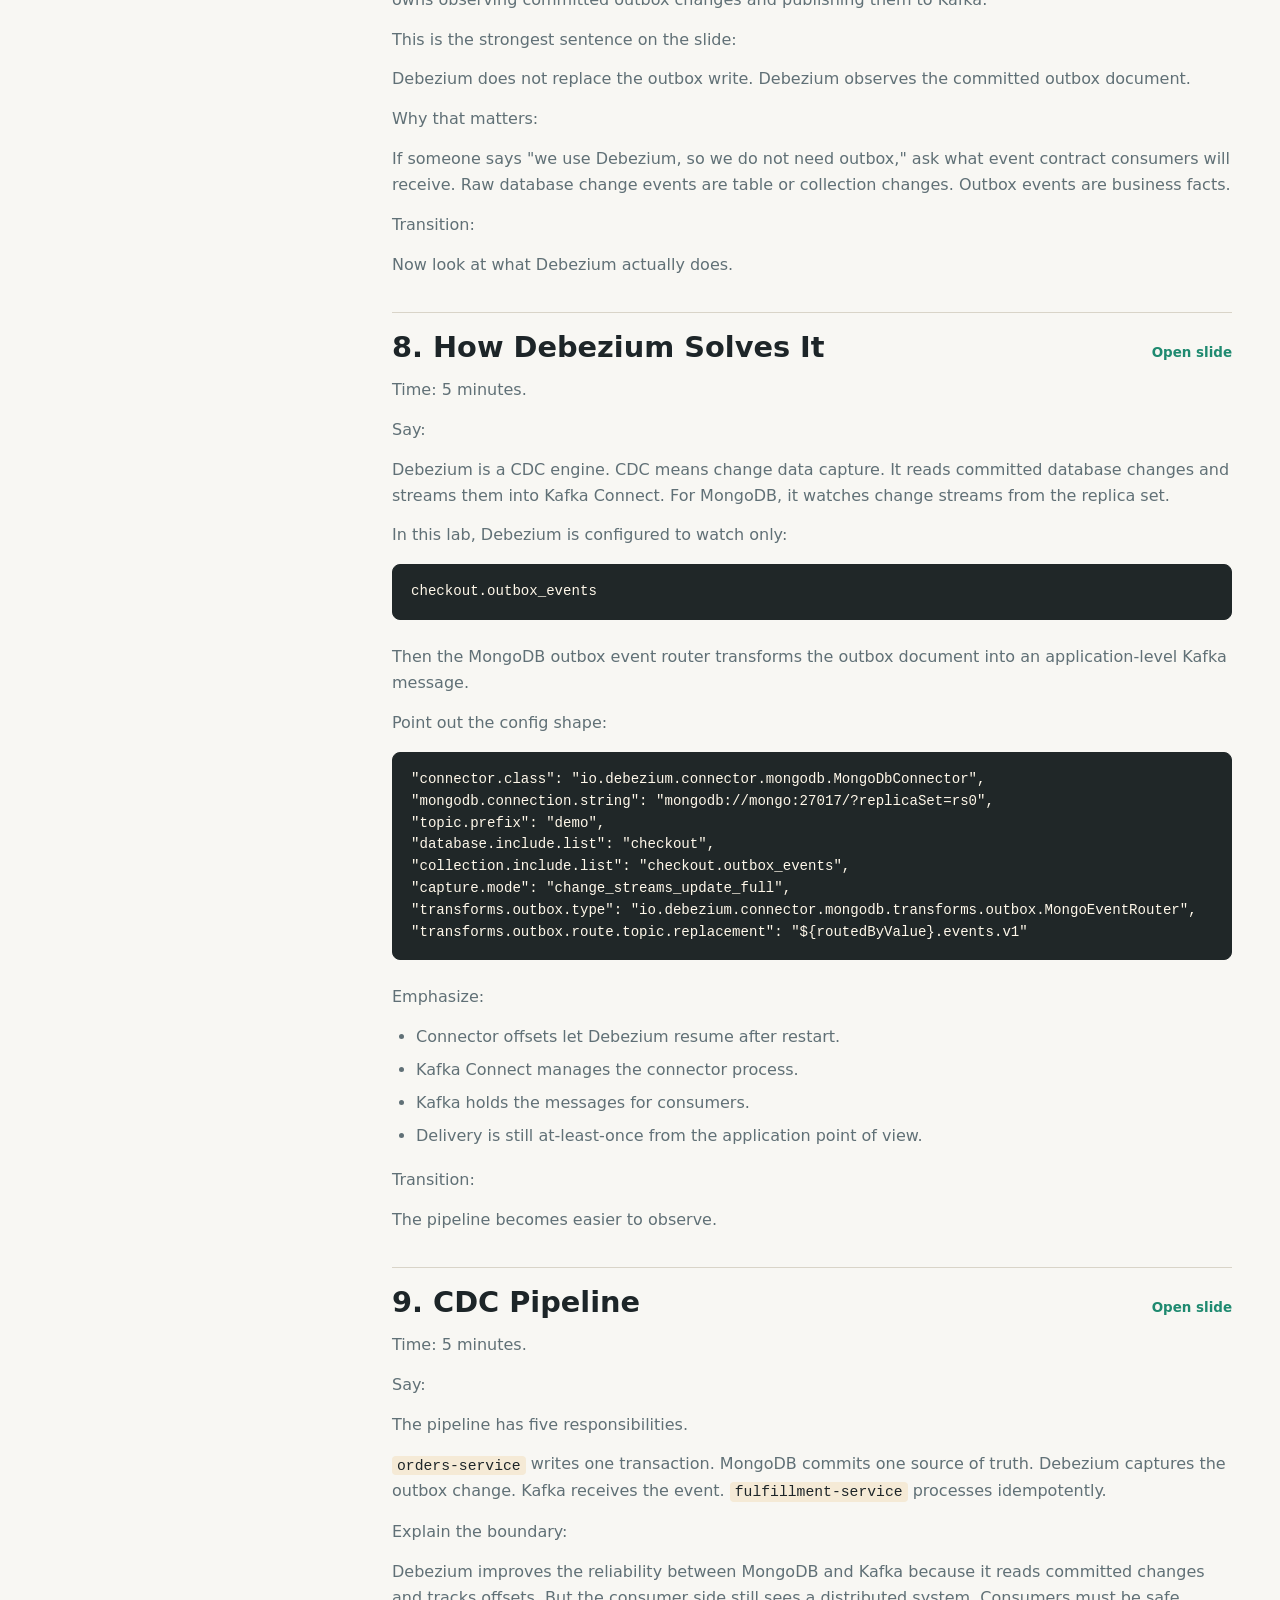
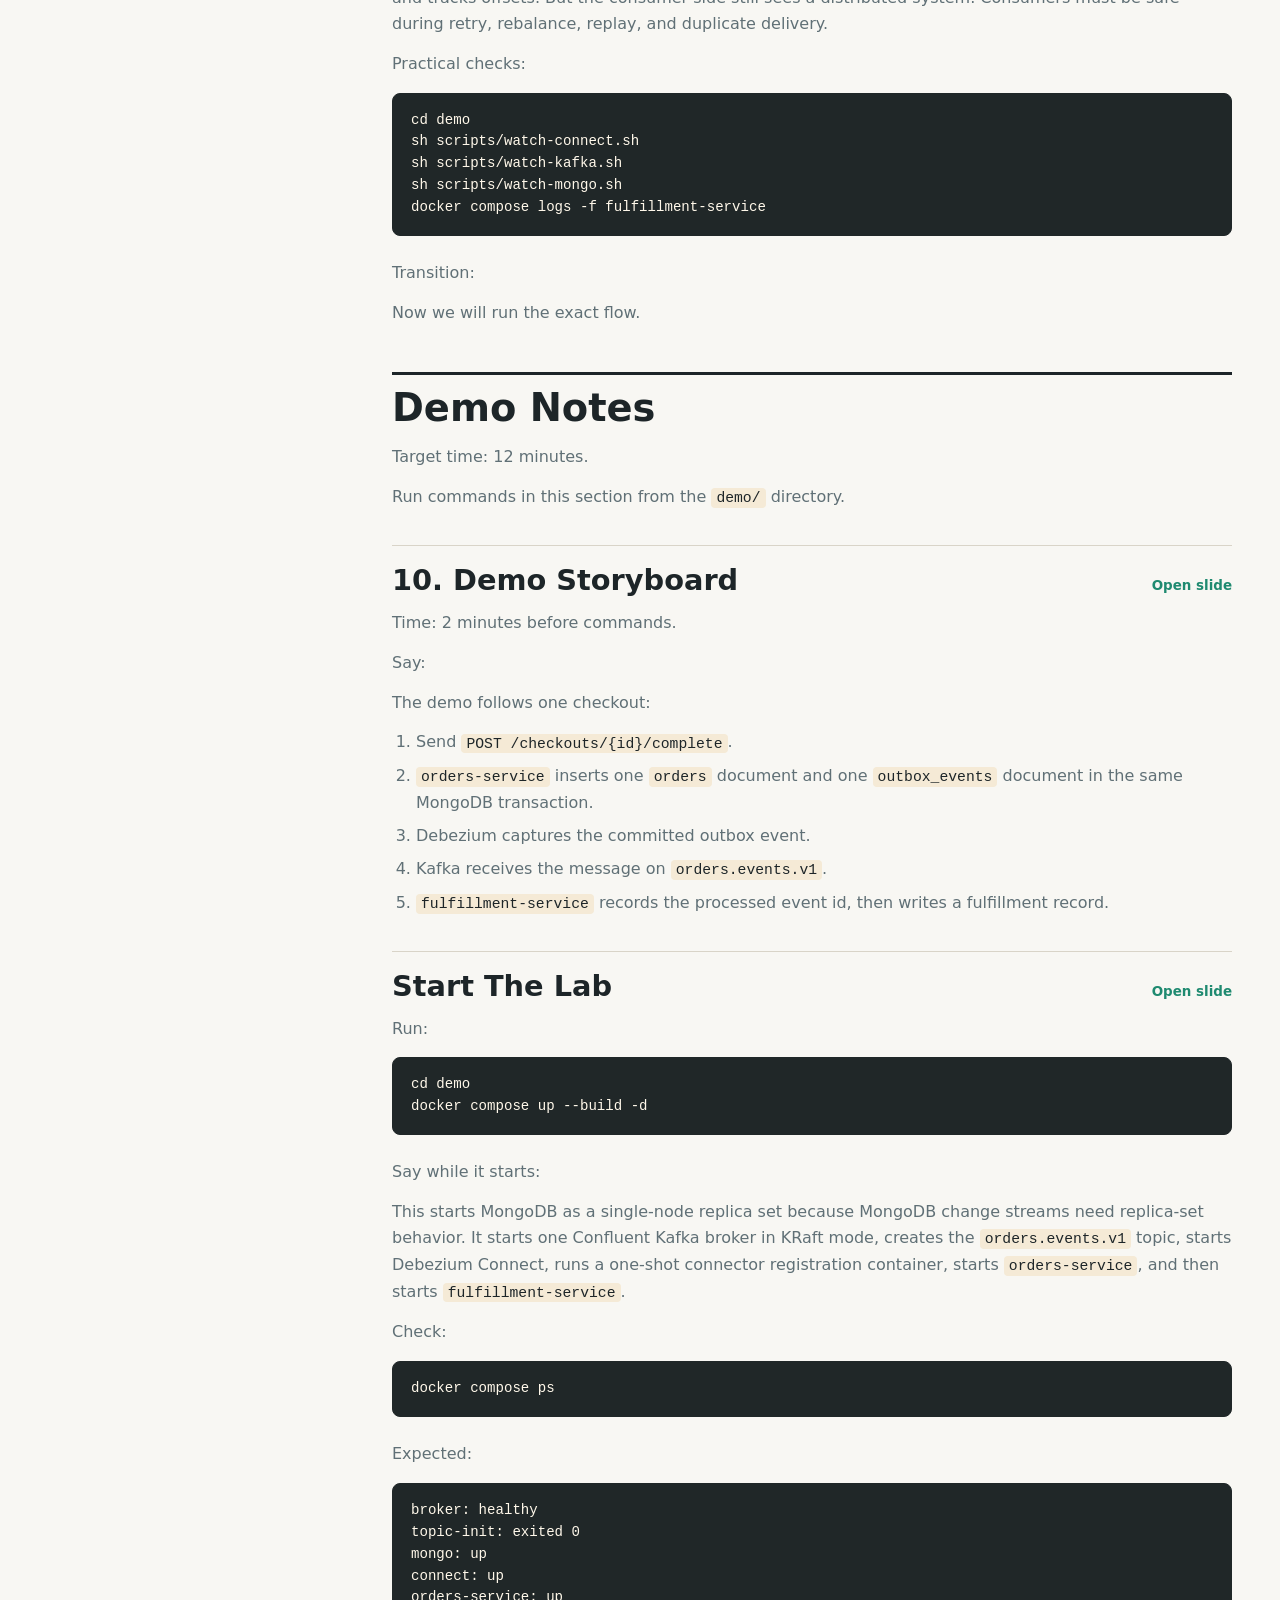
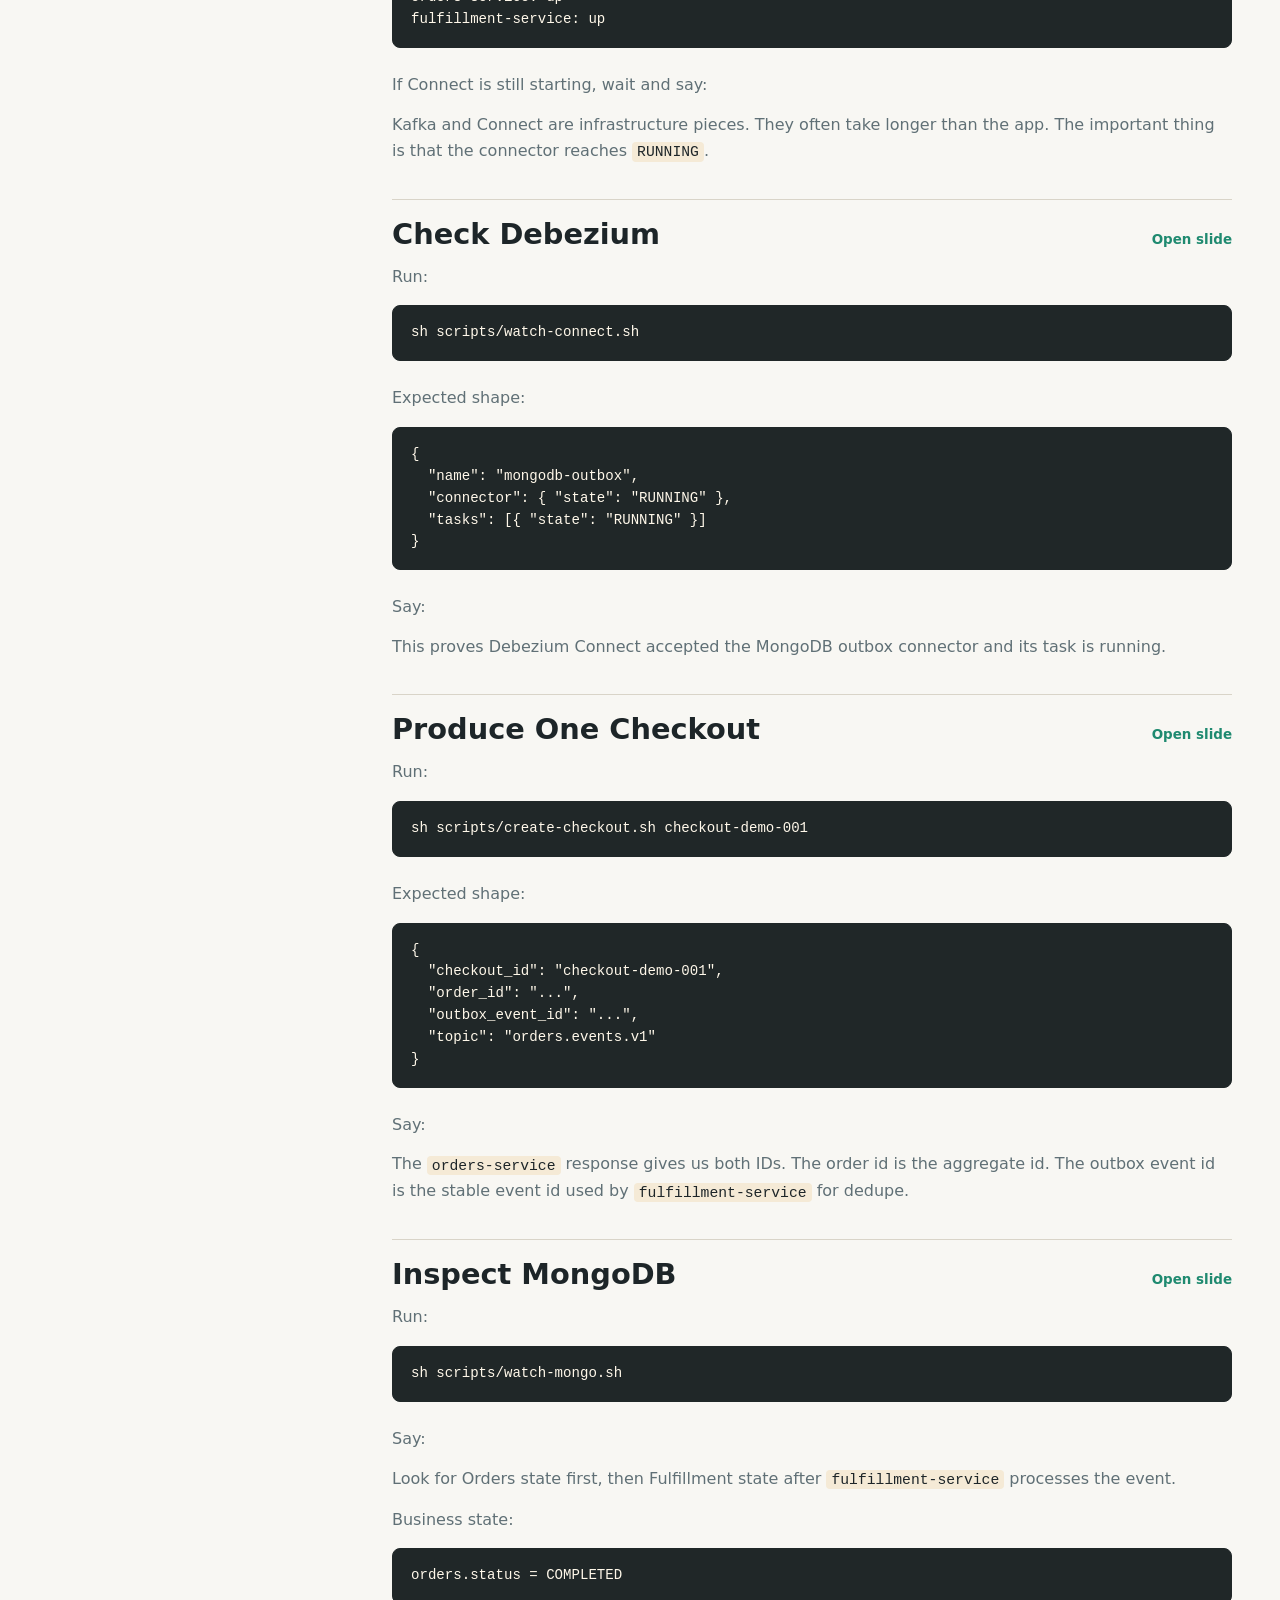
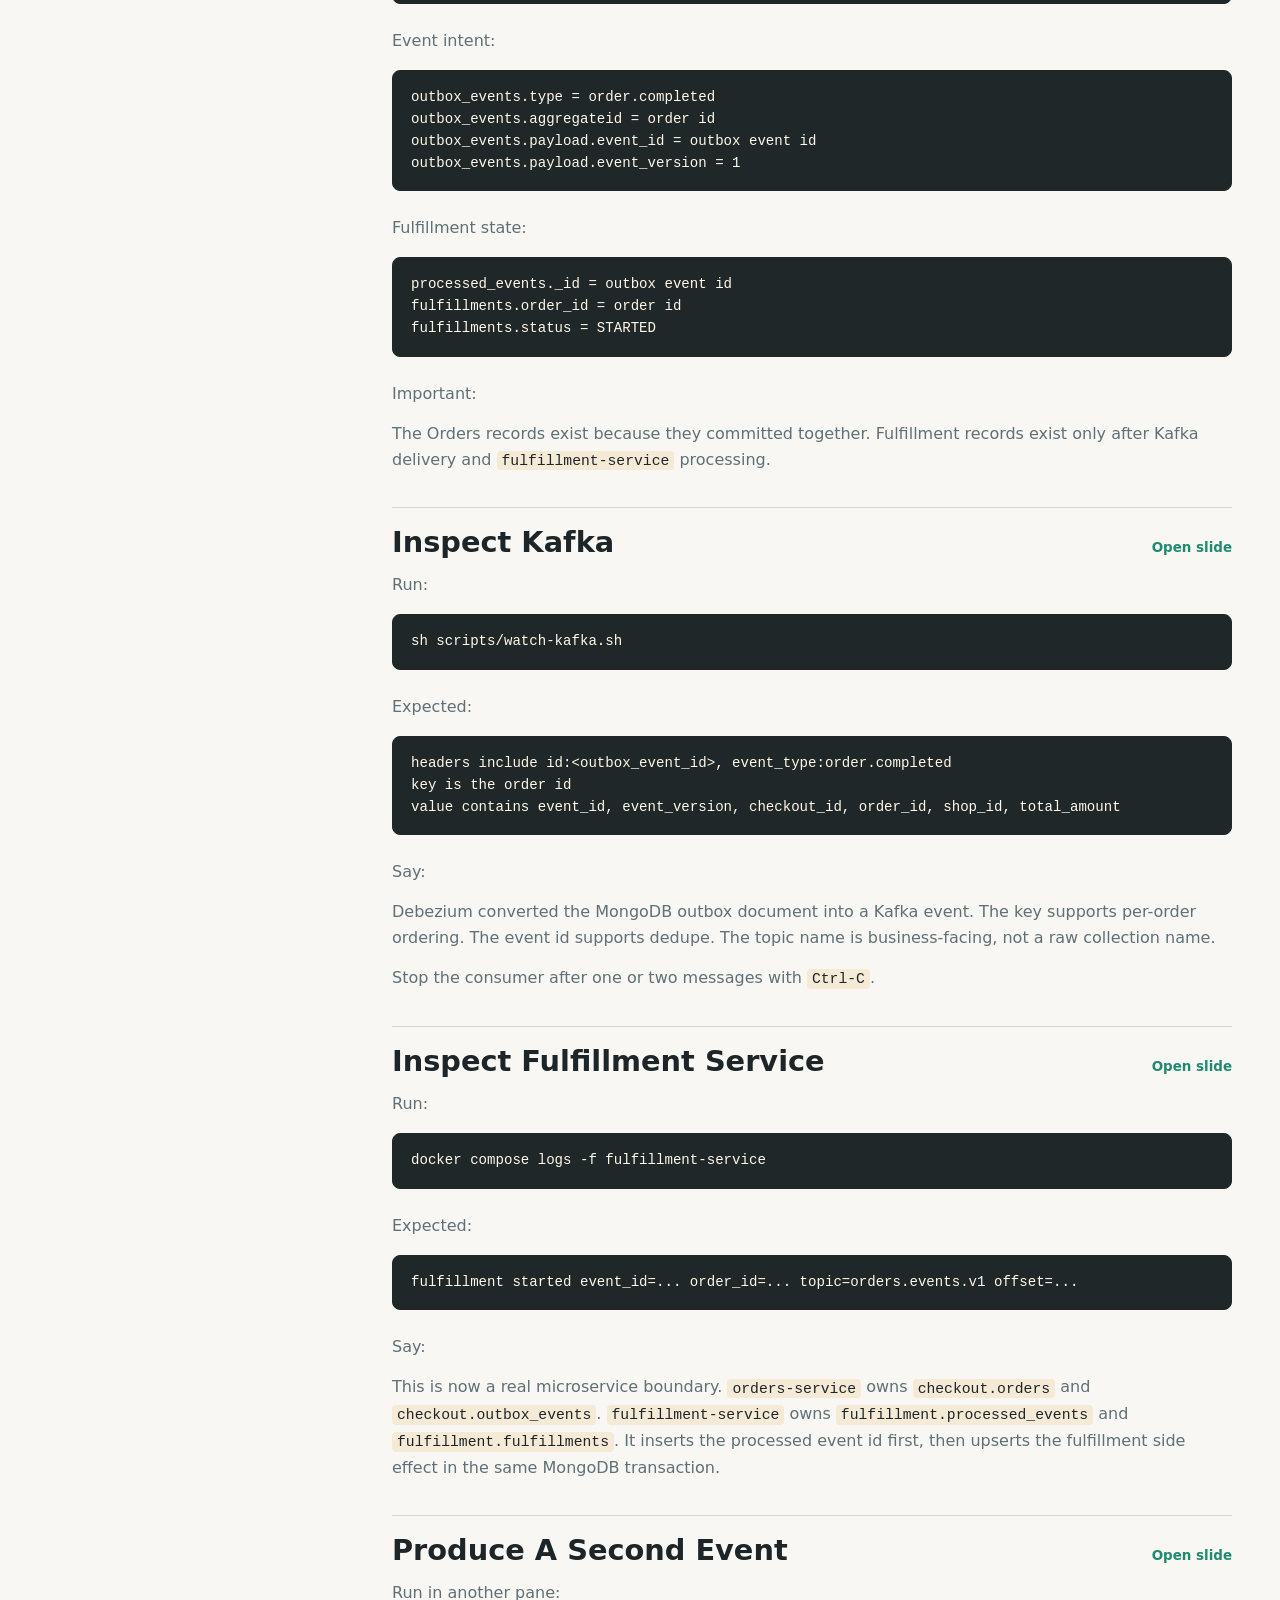
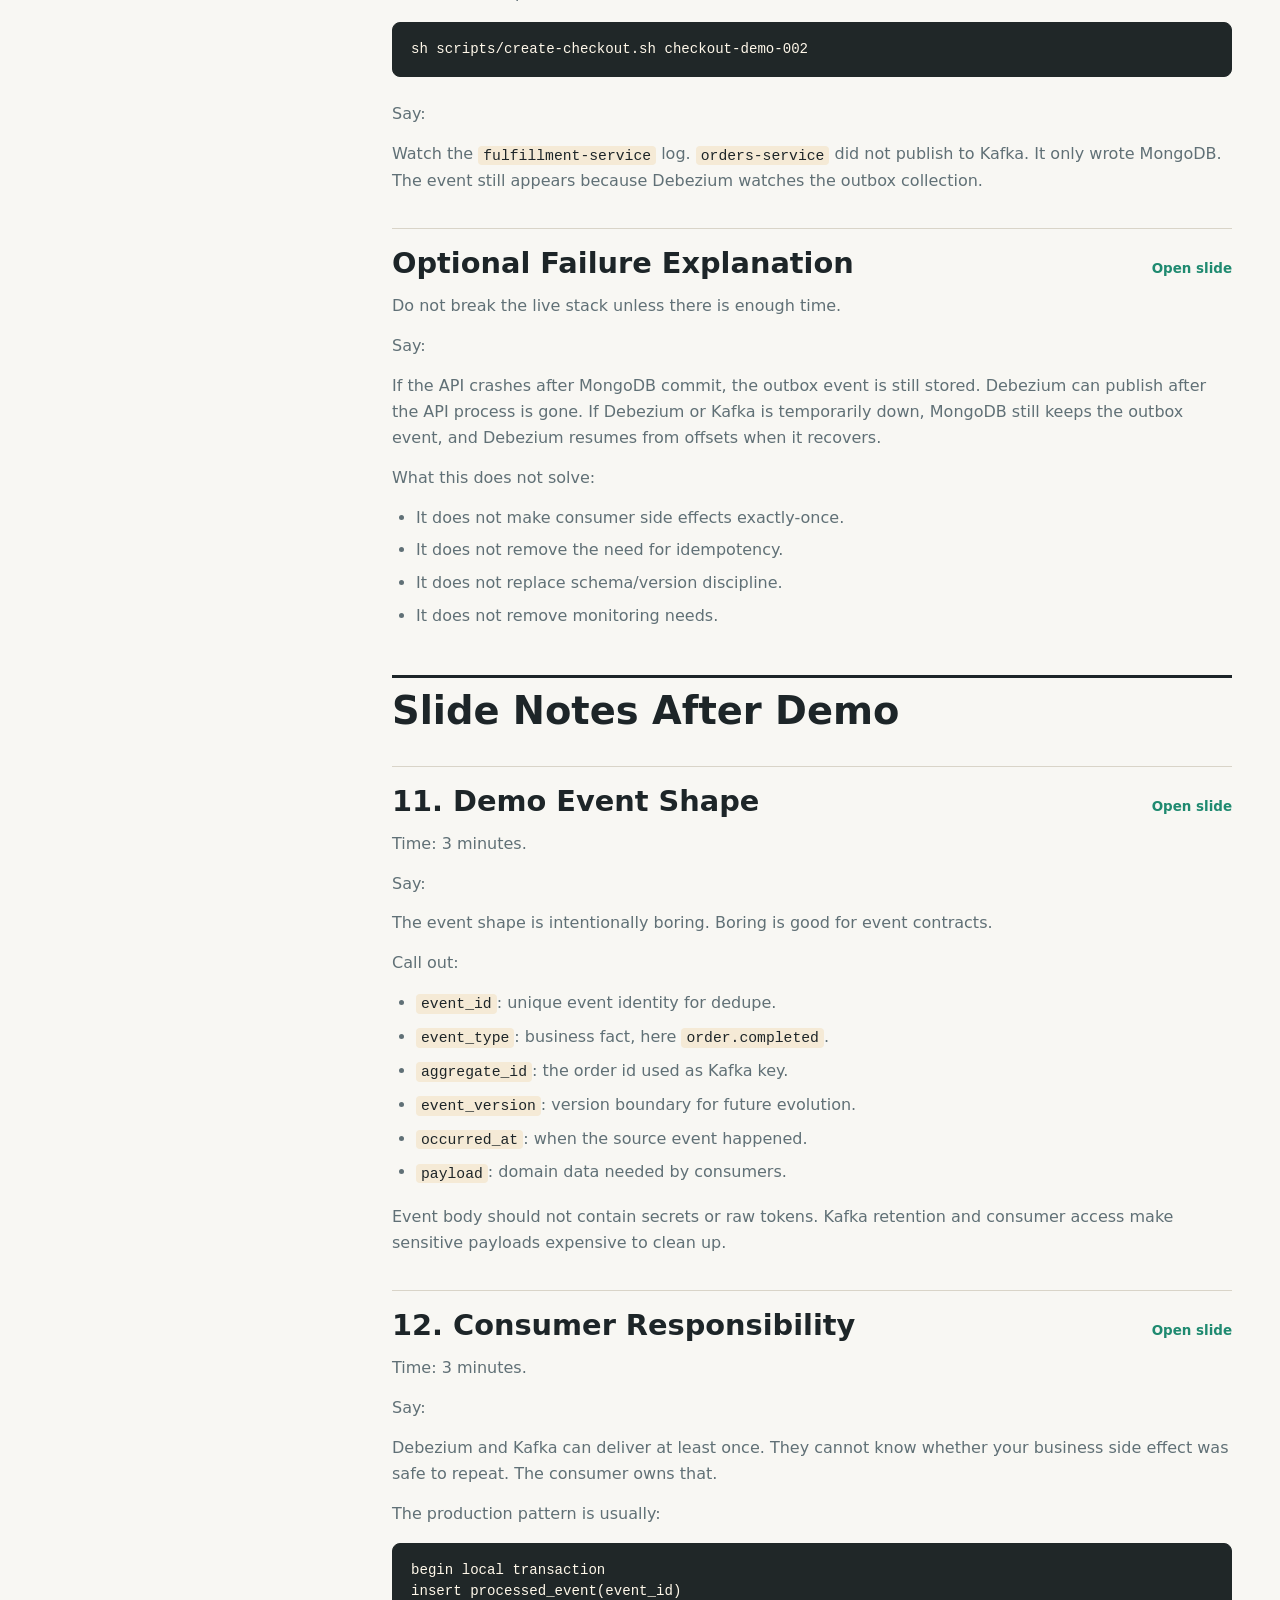
==== commit 122a29b9: "fix(demo): consume Debezium Mongo payloads" ====
--- a/presentation/speaker-notes.html
+++ b/presentation/speaker-notes.html
@@ -298,11 +298,12 @@
 <pre><code class="language-sh">cd demo
 docker compose up --build -d</code></pre>
 <p>Say while it starts:</p>
-<p>This starts MongoDB as a single-node replica set because MongoDB change streams need replica-set behavior. It starts one Confluent Kafka broker in KRaft mode, Debezium Connect, a one-shot connector registration container, <code>orders-service</code>, and <code>fulfillment-service</code>.</p>
+<p>This starts MongoDB as a single-node replica set because MongoDB change streams need replica-set behavior. It starts one Confluent Kafka broker in KRaft mode, creates the <code>orders.events.v1</code> topic, starts Debezium Connect, runs a one-shot connector registration container, starts <code>orders-service</code>, and then starts <code>fulfillment-service</code>.</p>
 <p>Check:</p>
 <pre><code class="language-sh">docker compose ps</code></pre>
 <p>Expected:</p>
 <pre><code class="language-text">broker: healthy
+topic-init: exited 0
 mongo: up
 connect: up
 orders-service: up
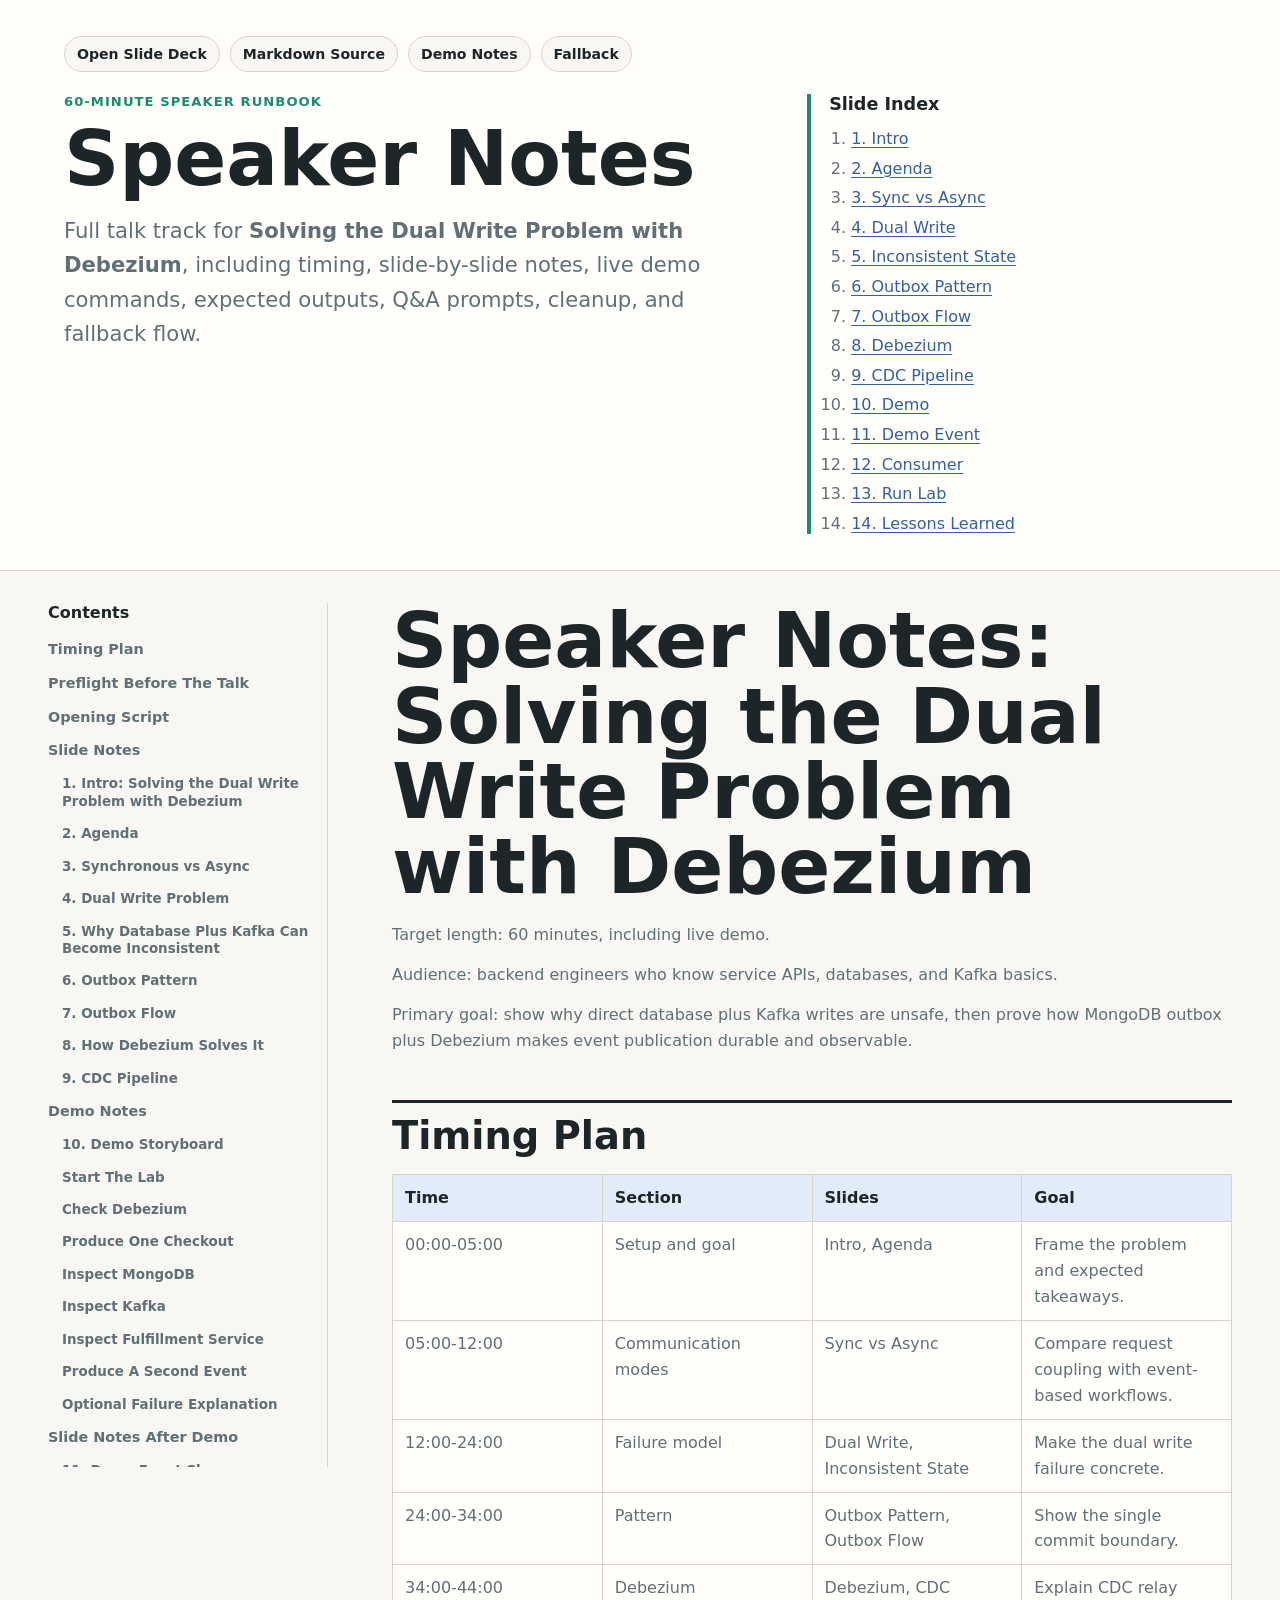
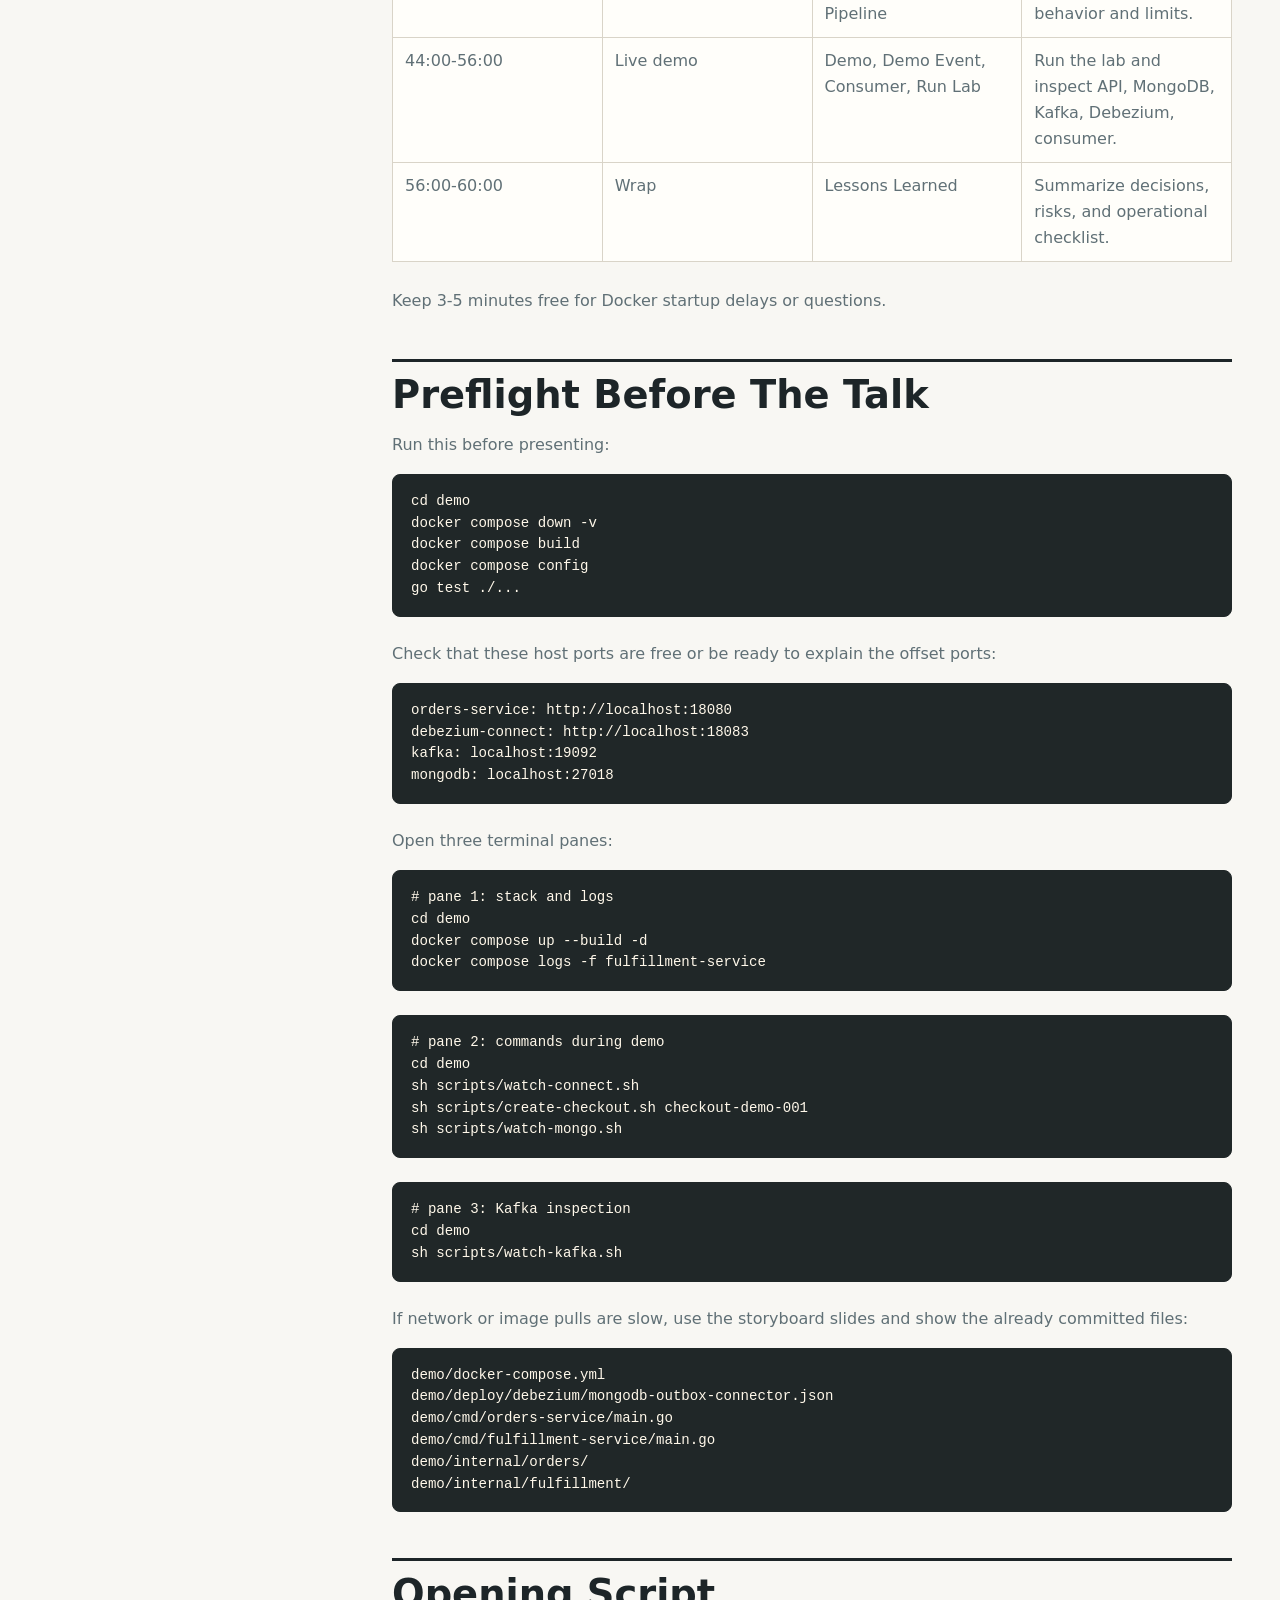
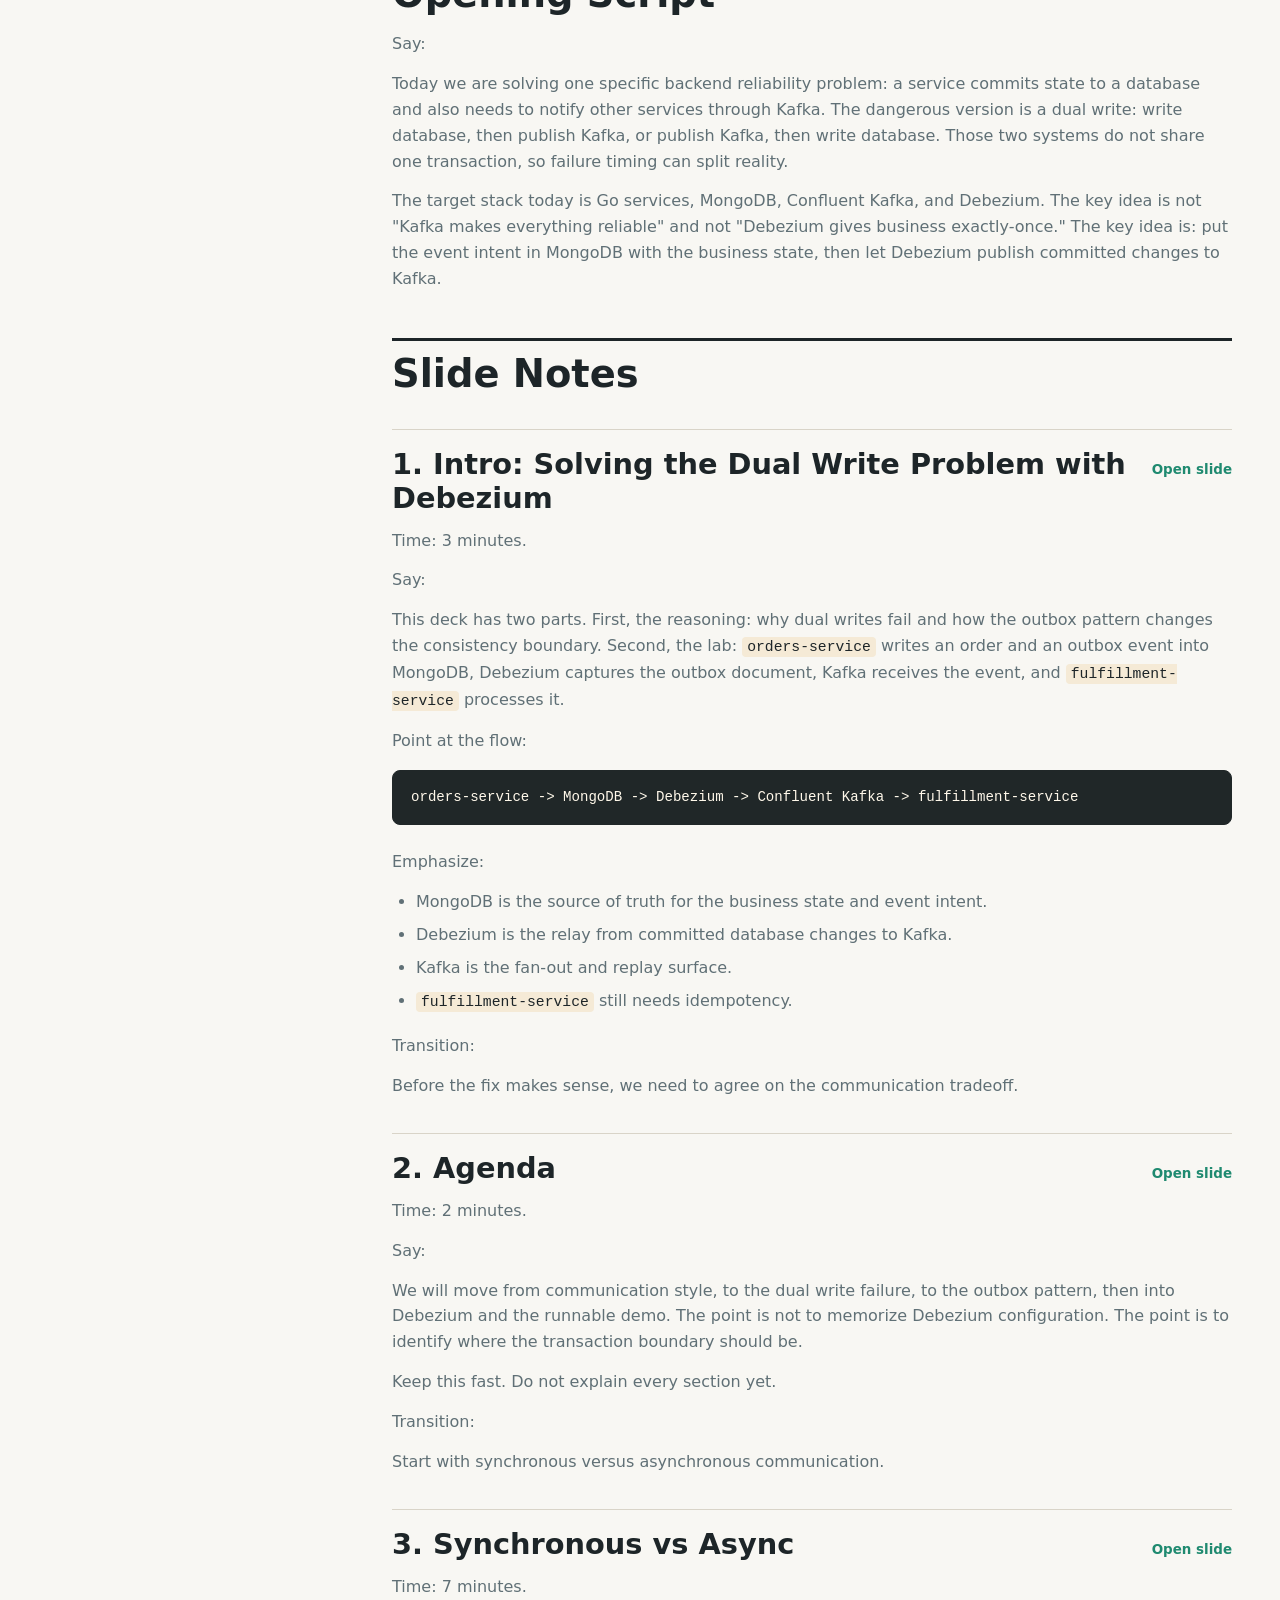
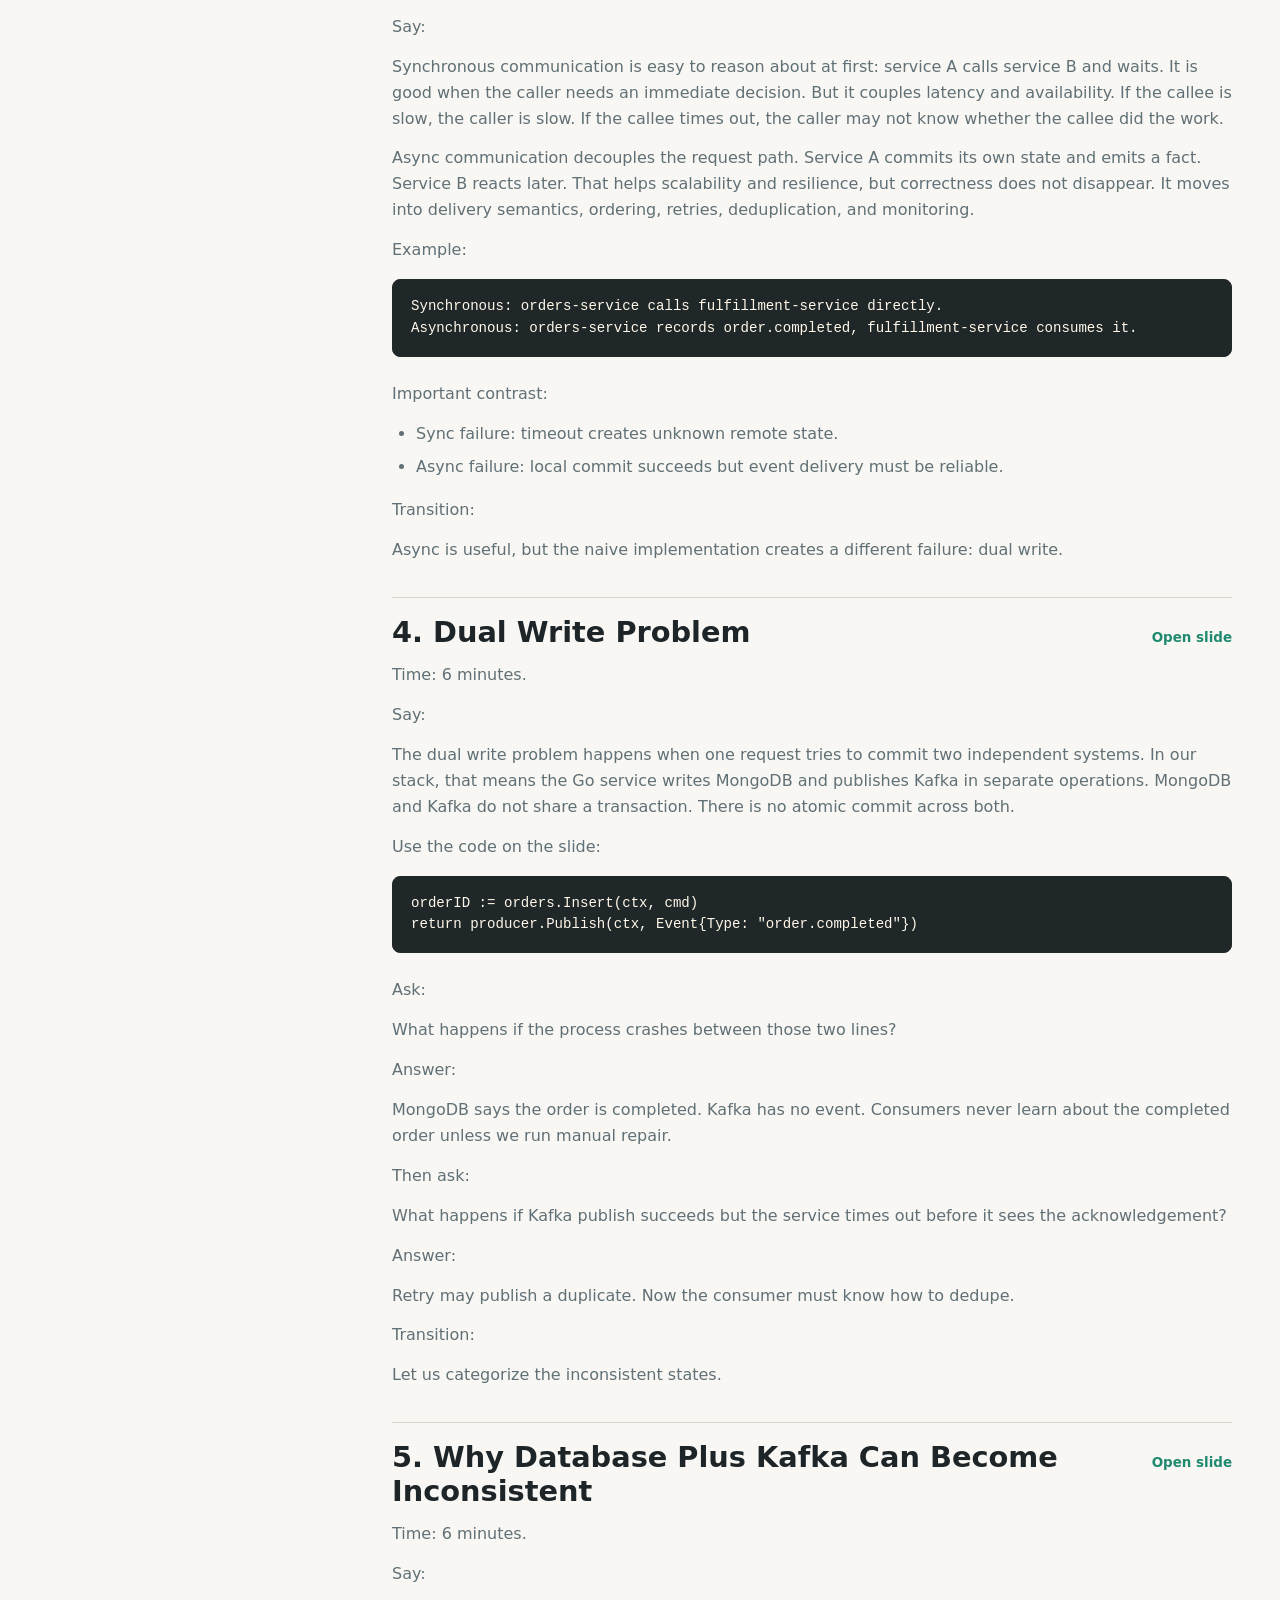
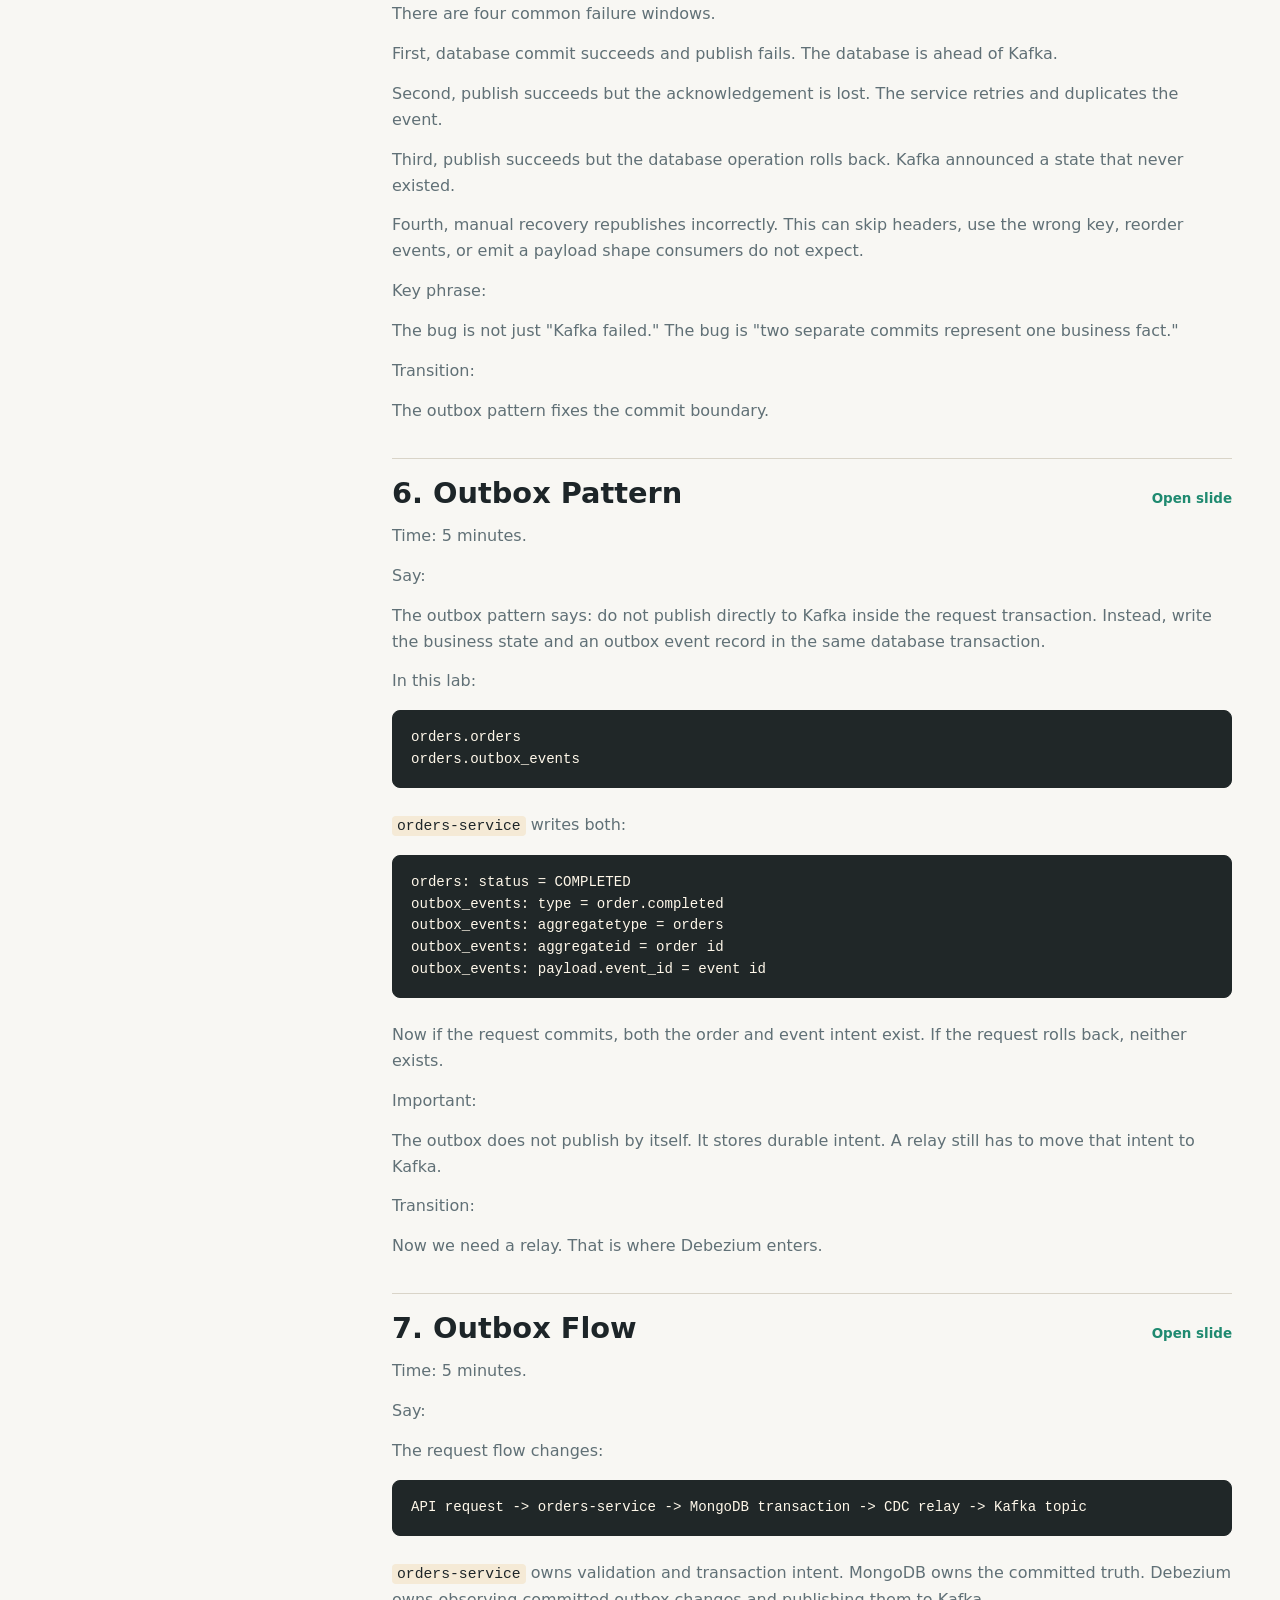
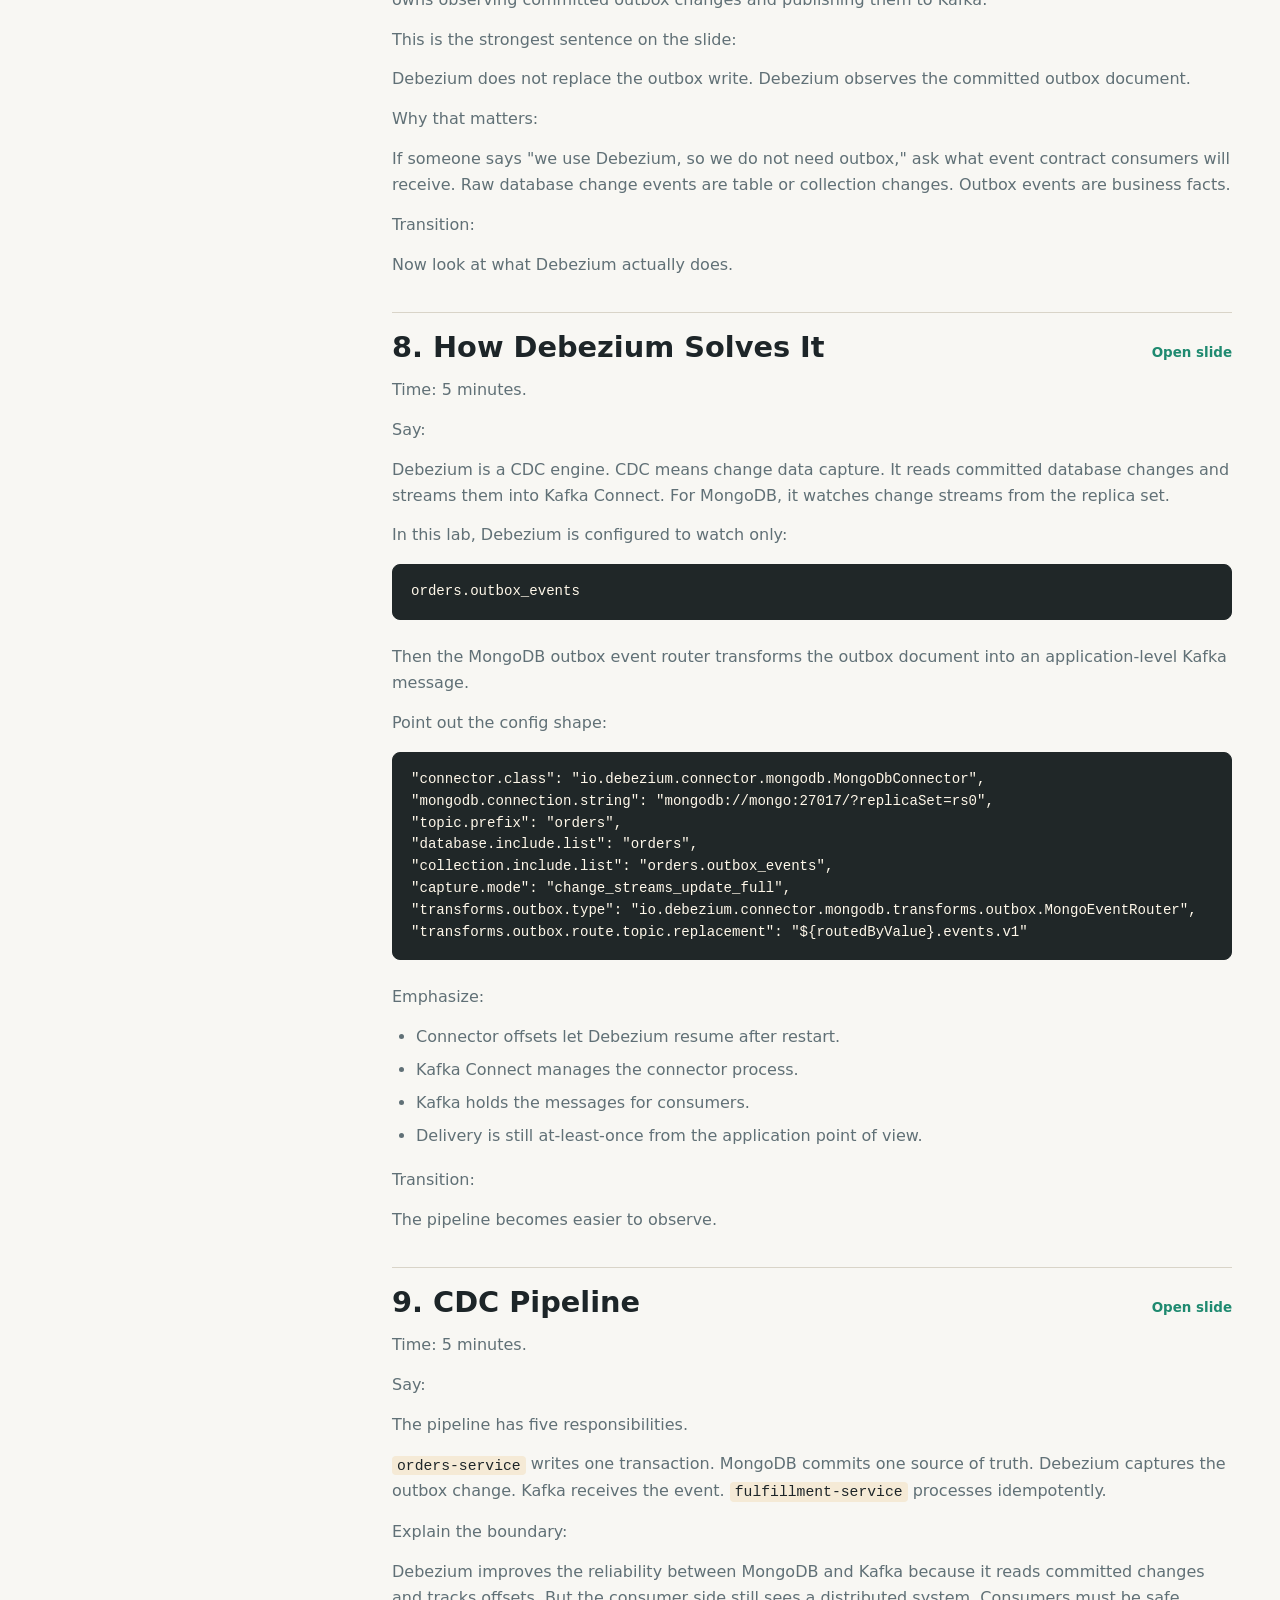
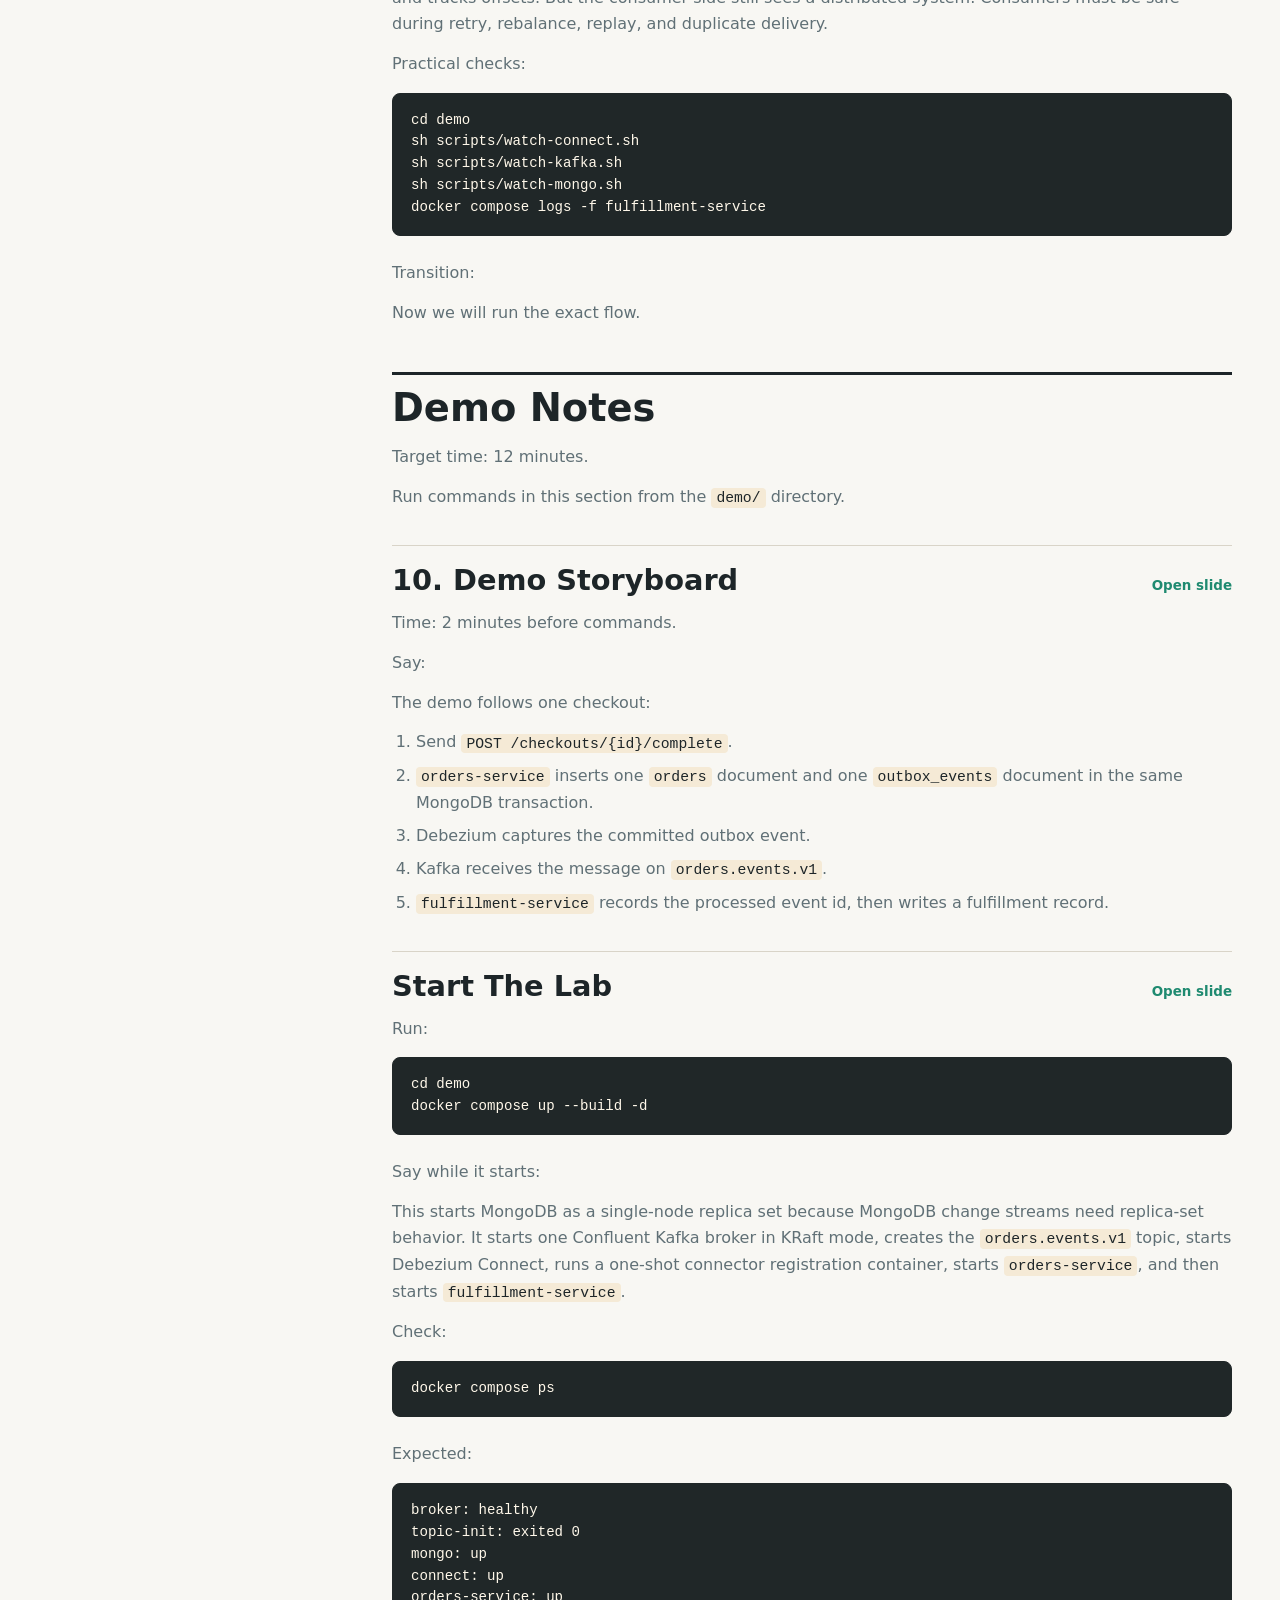
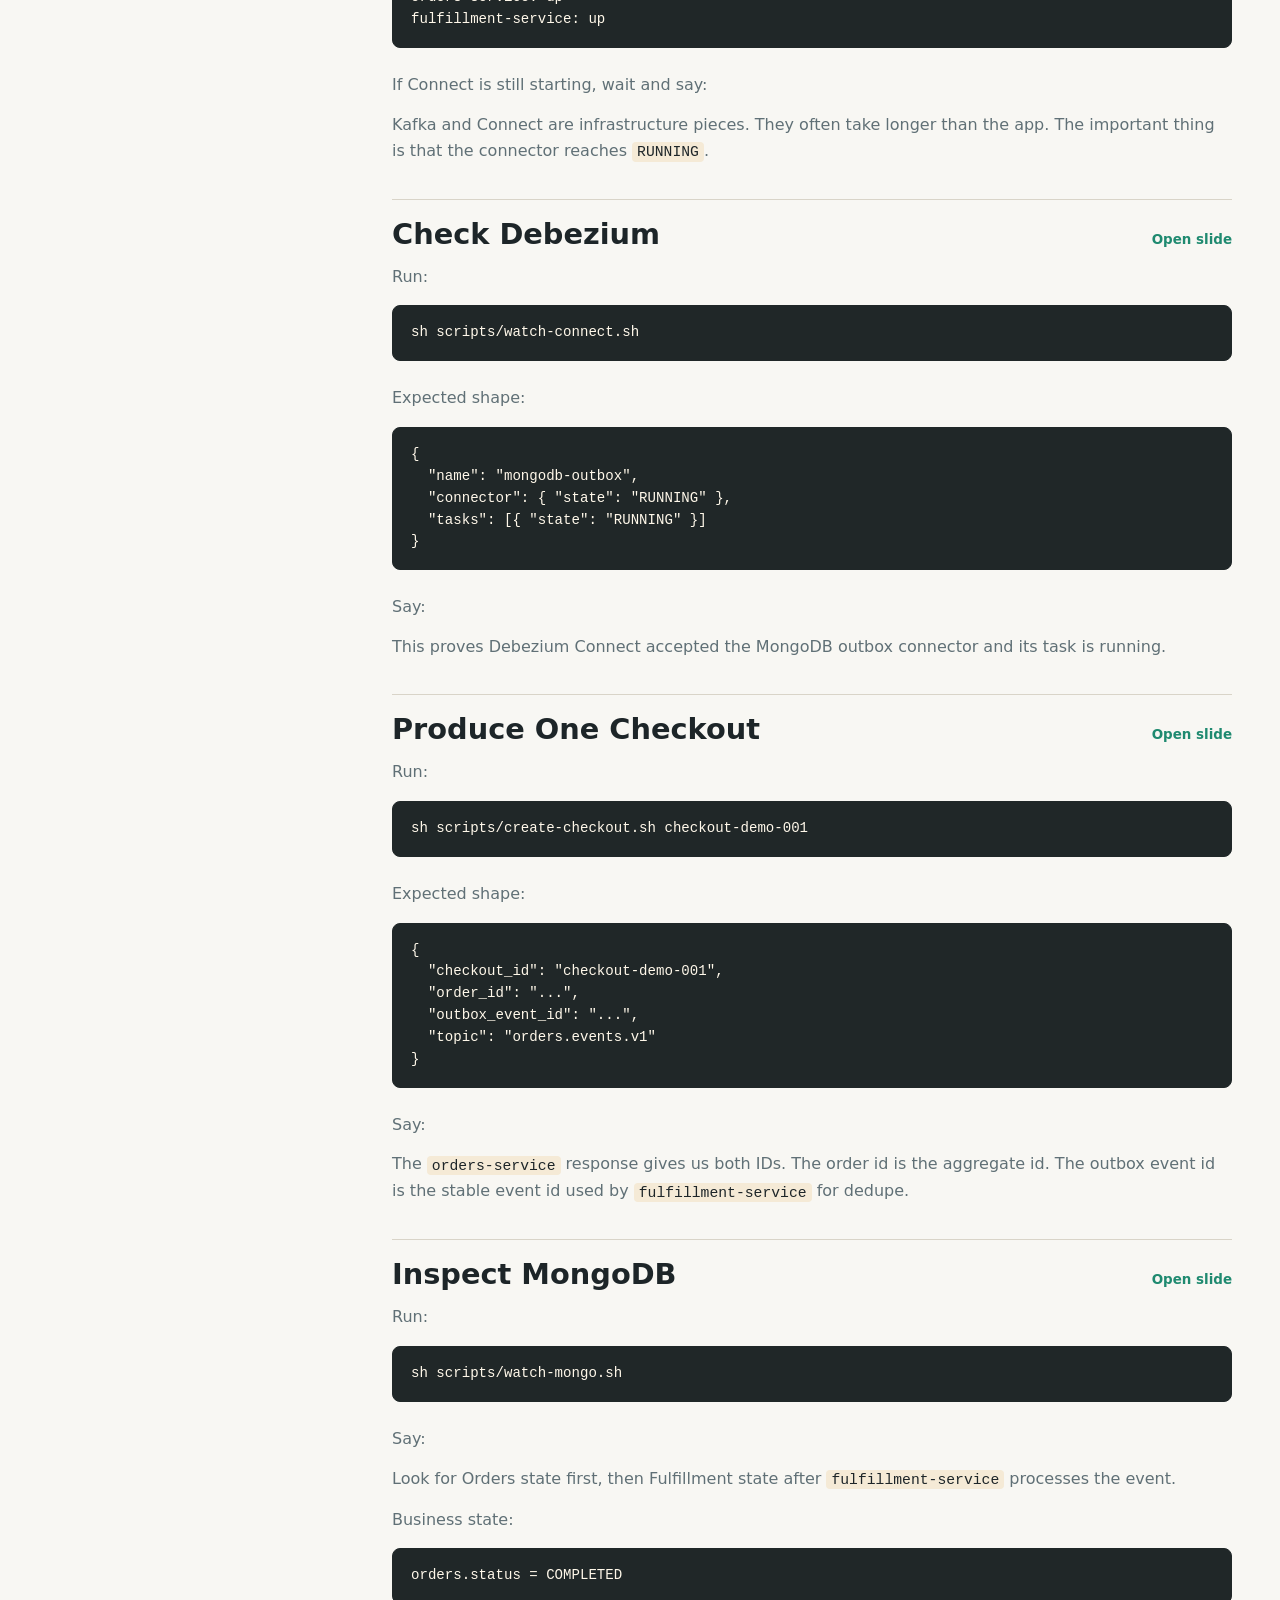
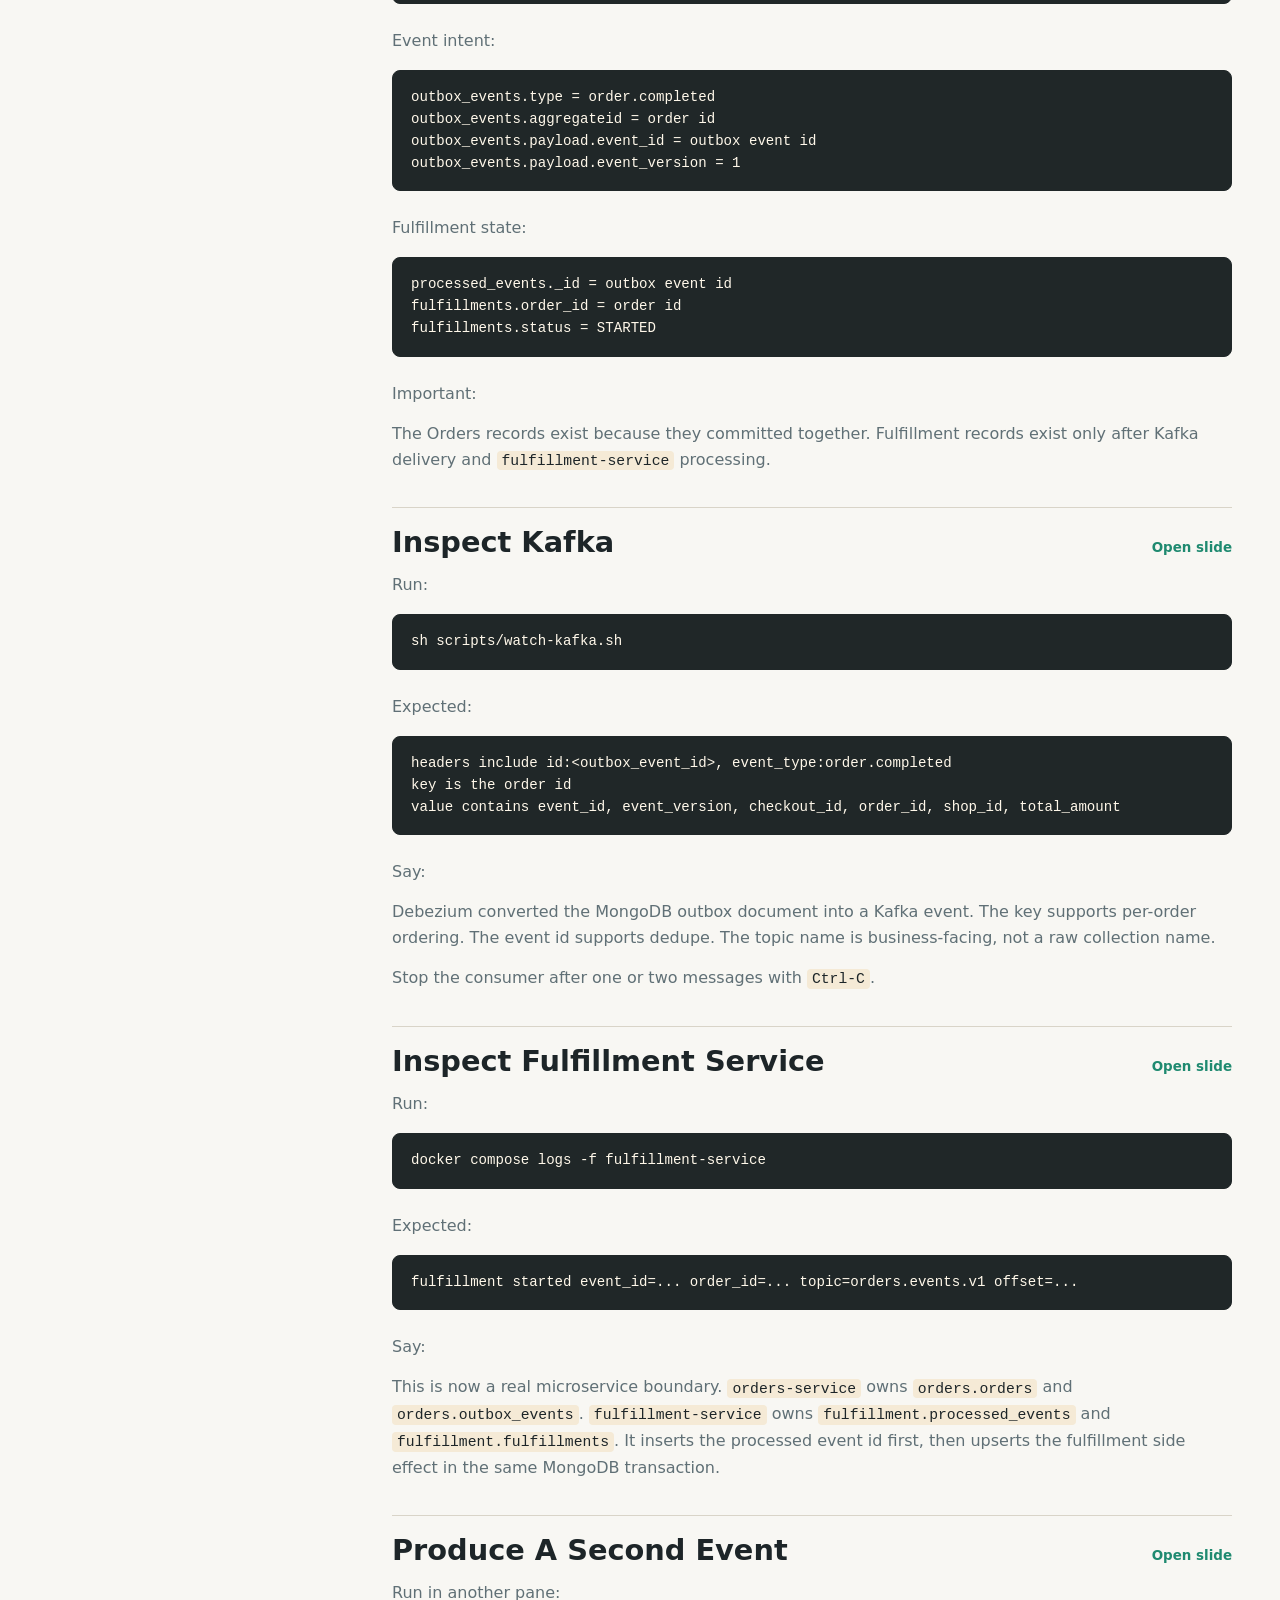
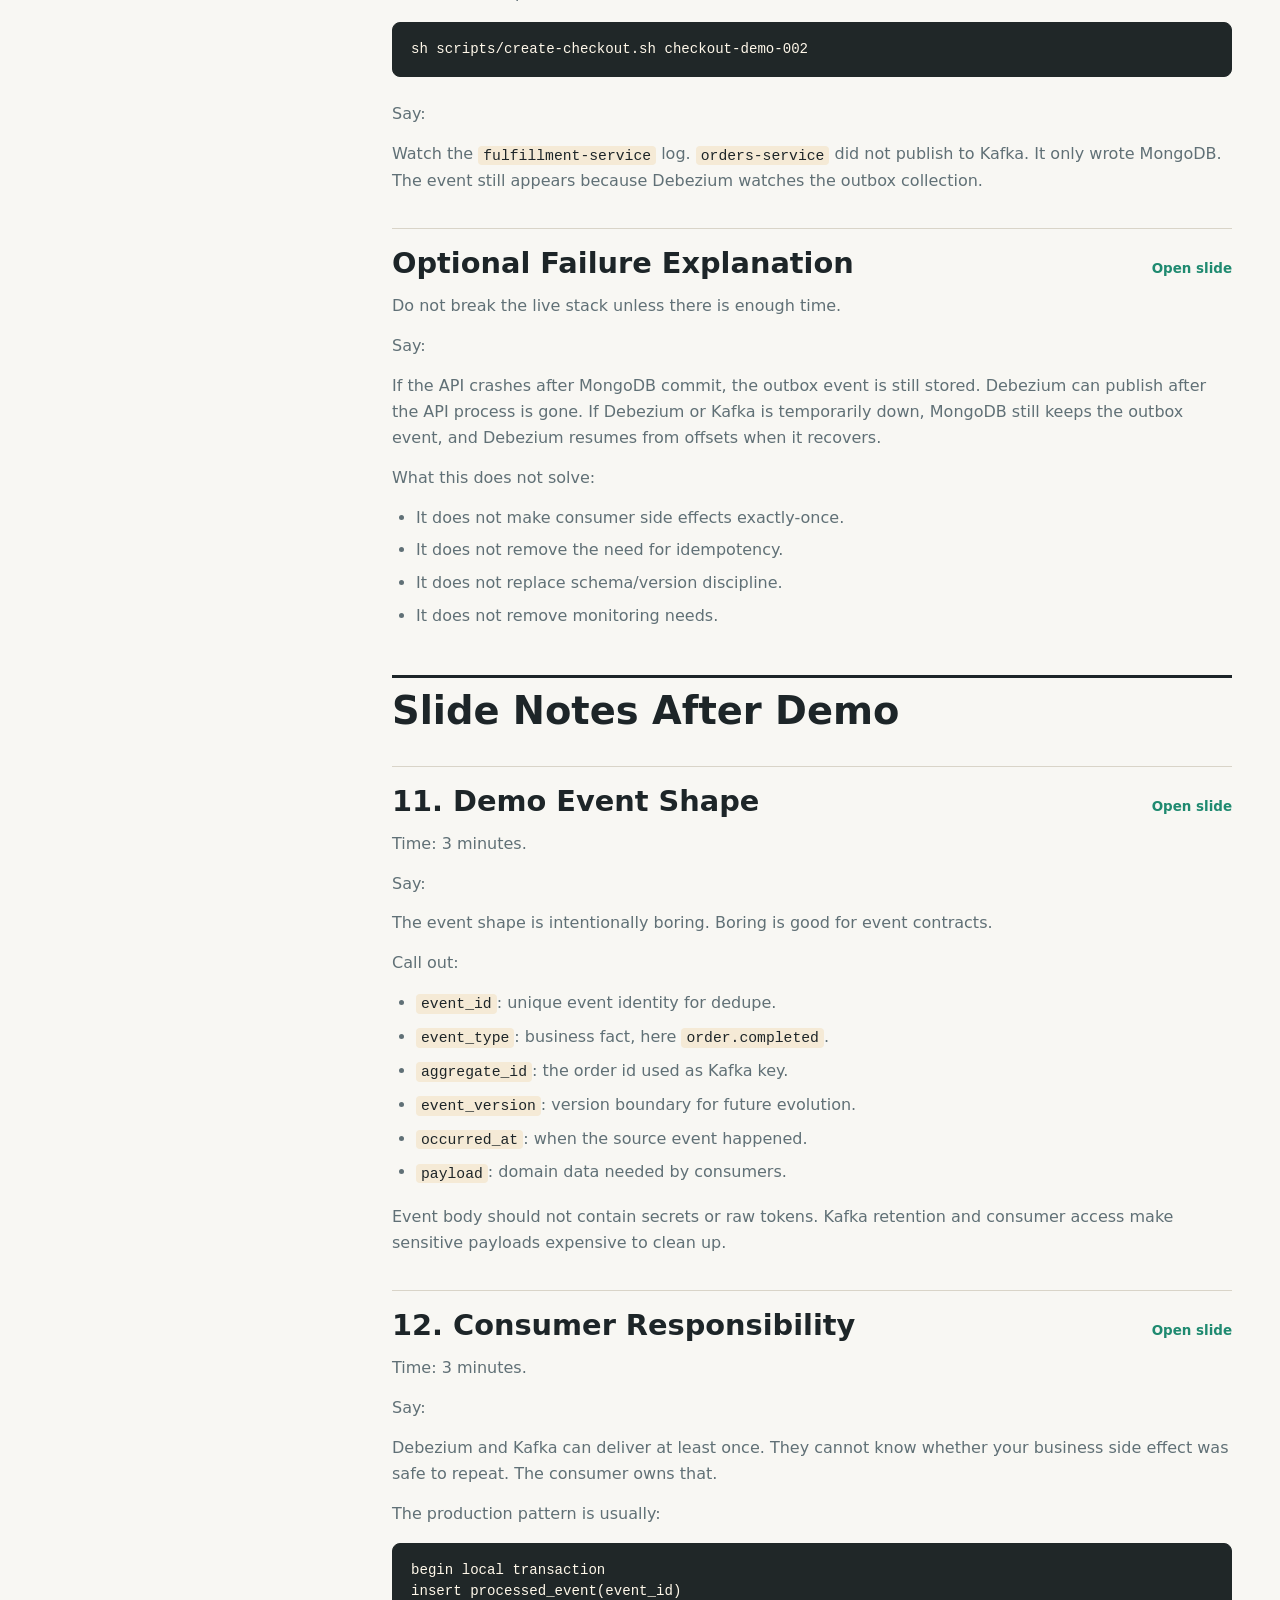
==== commit 99ce14ab: "fix(demo): rename orders database ownership" ====
--- a/presentation/speaker-notes.html
+++ b/presentation/speaker-notes.html
@@ -171,8 +171,8 @@
 <p>Synchronous communication is easy to reason about at first: service A calls service B and waits. It is good when the caller needs an immediate decision. But it couples latency and availability. If the callee is slow, the caller is slow. If the callee times out, the caller may not know whether the callee did the work.</p>
 <p>Async communication decouples the request path. Service A commits its own state and emits a fact. Service B reacts later. That helps scalability and resilience, but correctness does not disappear. It moves into delivery semantics, ordering, retries, deduplication, and monitoring.</p>
 <p>Example:</p>
-<pre><code class="language-text">Synchronous: checkout-api calls fulfillment-api directly.
-Asynchronous: checkout-api publishes order.completed, fulfillment consumes it.</code></pre>
+<pre><code class="language-text">Synchronous: orders-service calls fulfillment-service directly.
+Asynchronous: orders-service records order.completed, fulfillment-service consumes it.</code></pre>
 <p>Important contrast:</p>
 <ul>
 <li>Sync failure: timeout creates unknown remote state.</li>
@@ -214,8 +214,8 @@
 <p>Say:</p>
 <p>The outbox pattern says: do not publish directly to Kafka inside the request transaction. Instead, write the business state and an outbox event record in the same database transaction.</p>
 <p>In this lab:</p>
-<pre><code class="language-text">checkout.orders
-checkout.outbox_events</code></pre>
+<pre><code class="language-text">orders.orders
+orders.outbox_events</code></pre>
 <p><code>orders-service</code> writes both:</p>
 <pre><code class="language-text">orders: status = COMPLETED
 outbox_events: type = order.completed
@@ -244,14 +244,14 @@
 <p>Say:</p>
 <p>Debezium is a CDC engine. CDC means change data capture. It reads committed database changes and streams them into Kafka Connect. For MongoDB, it watches change streams from the replica set.</p>
 <p>In this lab, Debezium is configured to watch only:</p>
-<pre><code class="language-text">checkout.outbox_events</code></pre>
+<pre><code class="language-text">orders.outbox_events</code></pre>
 <p>Then the MongoDB outbox event router transforms the outbox document into an application-level Kafka message.</p>
 <p>Point out the config shape:</p>
 <pre><code class="language-json">&quot;connector.class&quot;: &quot;io.debezium.connector.mongodb.MongoDbConnector&quot;,
 &quot;mongodb.connection.string&quot;: &quot;mongodb://mongo:27017/?replicaSet=rs0&quot;,
-&quot;topic.prefix&quot;: &quot;demo&quot;,
-&quot;database.include.list&quot;: &quot;checkout&quot;,
-&quot;collection.include.list&quot;: &quot;checkout.outbox_events&quot;,
+&quot;topic.prefix&quot;: &quot;orders&quot;,
+&quot;database.include.list&quot;: &quot;orders&quot;,
+&quot;collection.include.list&quot;: &quot;orders.outbox_events&quot;,
 &quot;capture.mode&quot;: &quot;change_streams_update_full&quot;,
 &quot;transforms.outbox.type&quot;: &quot;io.debezium.connector.mongodb.transforms.outbox.MongoEventRouter&quot;,
 &quot;transforms.outbox.route.topic.replacement&quot;: &quot;${routedByValue}.events.v1&quot;</code></pre>
@@ -367,7 +367,7 @@
 <p>Expected:</p>
 <pre><code class="language-text">fulfillment started event_id=... order_id=... topic=orders.events.v1 offset=...</code></pre>
 <p>Say:</p>
-<p>This is now a real microservice boundary. <code>orders-service</code> owns <code>checkout.orders</code> and <code>checkout.outbox_events</code>. <code>fulfillment-service</code> owns <code>fulfillment.processed_events</code> and <code>fulfillment.fulfillments</code>. It inserts the processed event id first, then upserts the fulfillment side effect in the same MongoDB transaction.</p>
+<p>This is now a real microservice boundary. <code>orders-service</code> owns <code>orders.orders</code> and <code>orders.outbox_events</code>. <code>fulfillment-service</code> owns <code>fulfillment.processed_events</code> and <code>fulfillment.fulfillments</code>. It inserts the processed event id first, then upserts the fulfillment side effect in the same MongoDB transaction.</p>
 <div class="heading-row"><h3 id="produce-a-second-event">Produce A Second Event</h3><a class="slide-link" href="index.html#run-lab">Open slide</a></div>
 <p>Run in another pane:</p>
 <pre><code class="language-sh">sh scripts/create-checkout.sh checkout-demo-002</code></pre>
